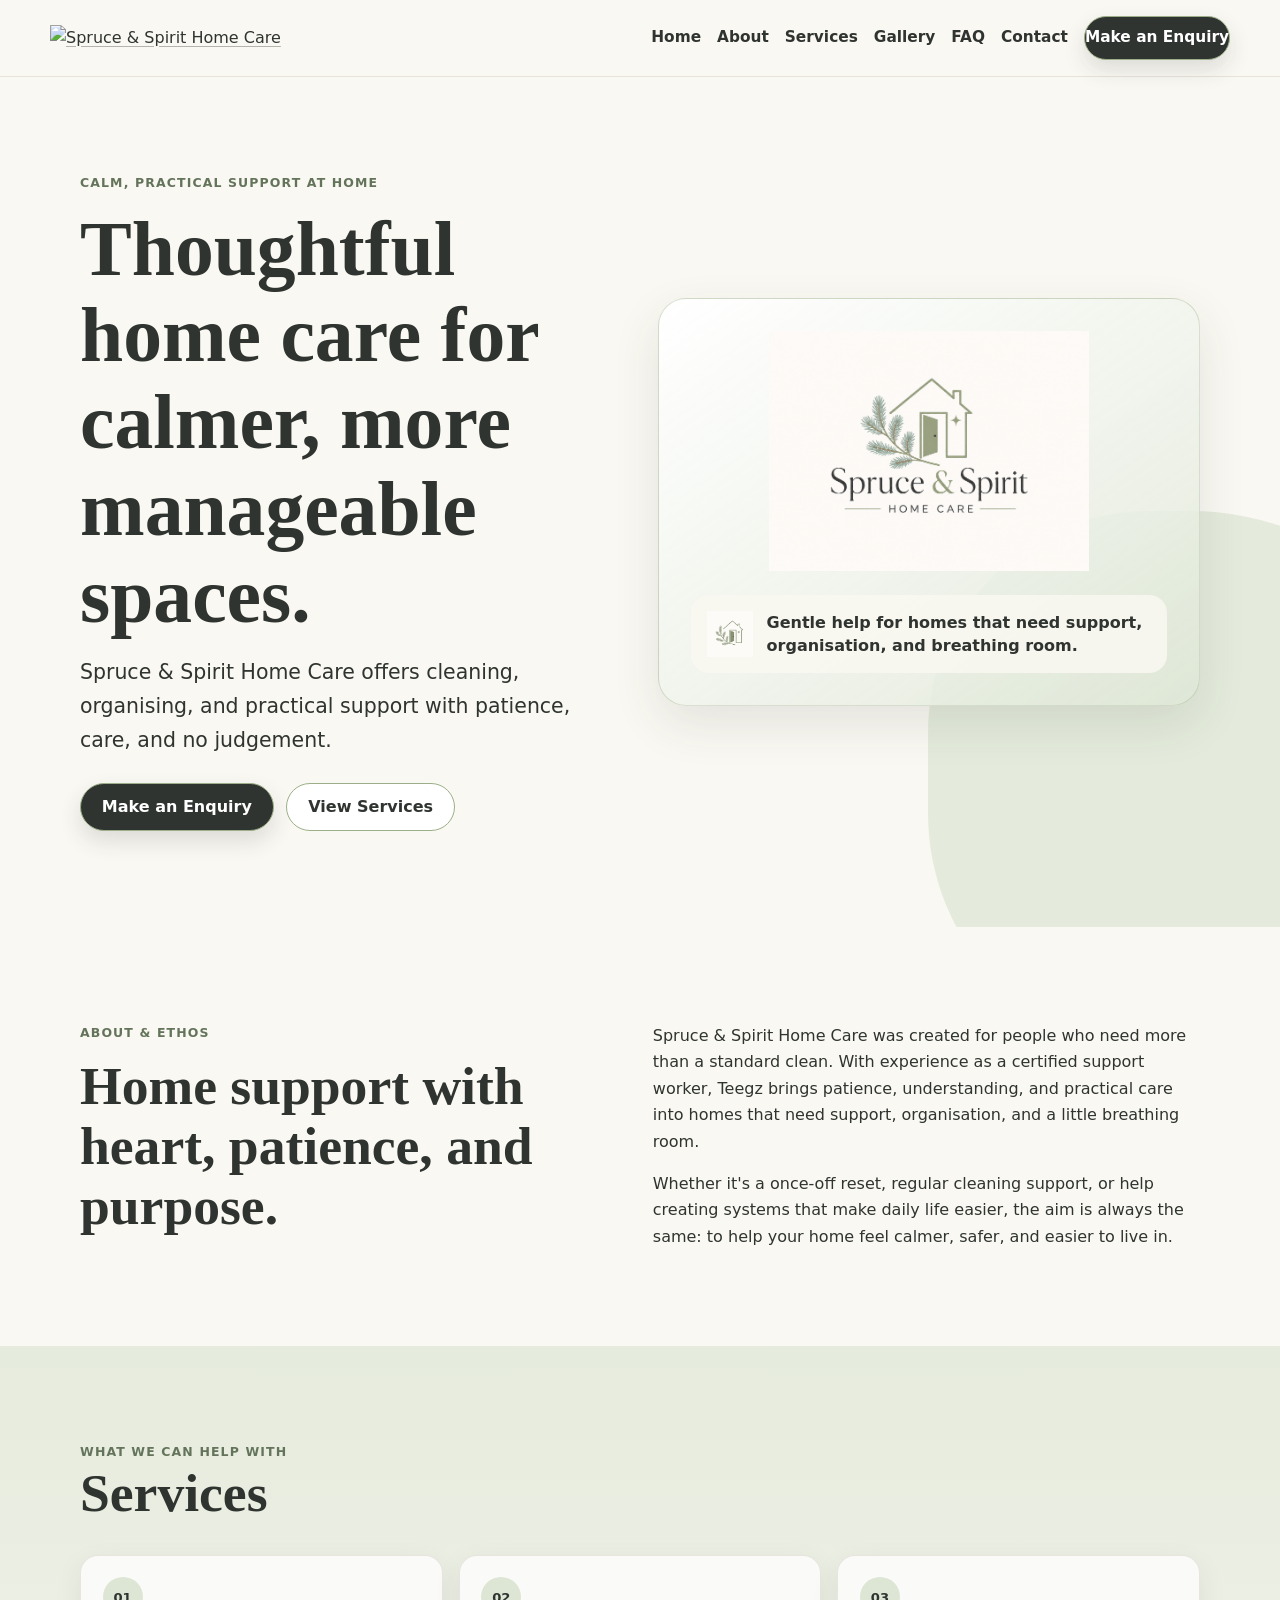
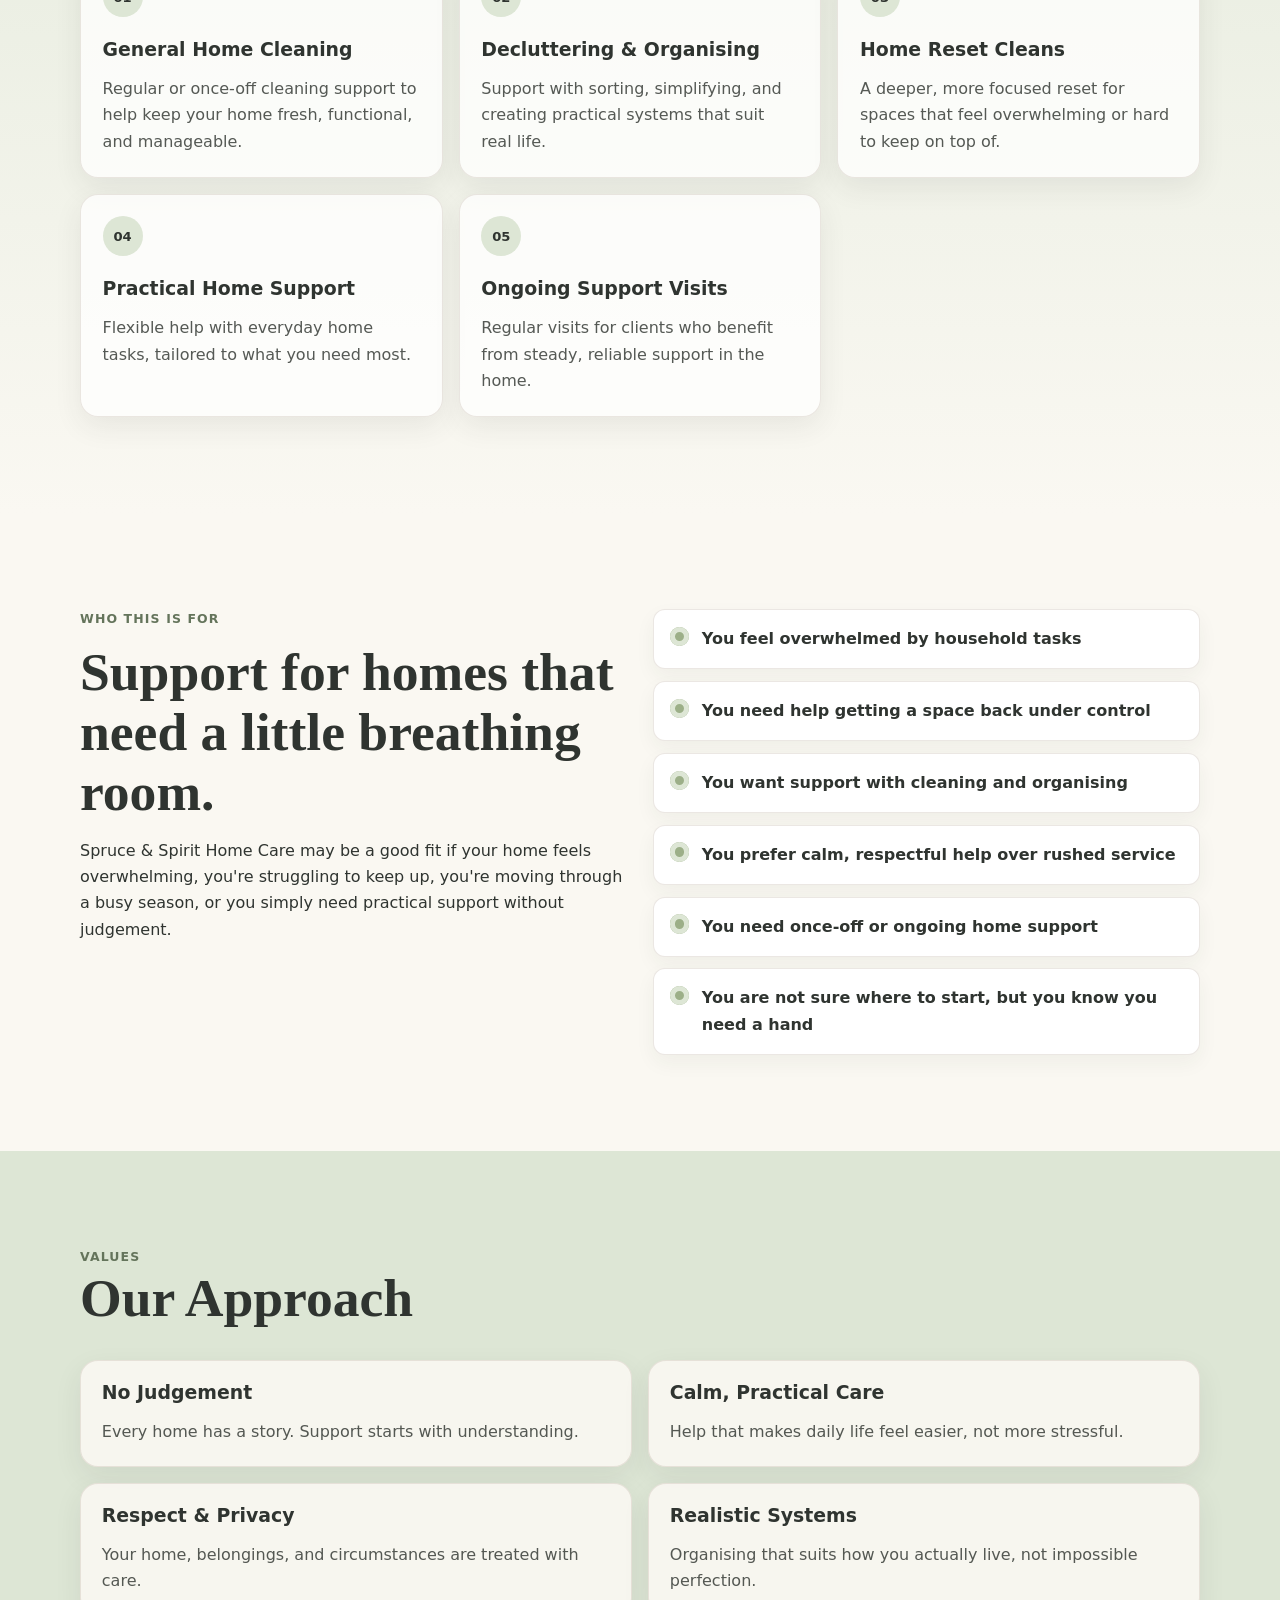
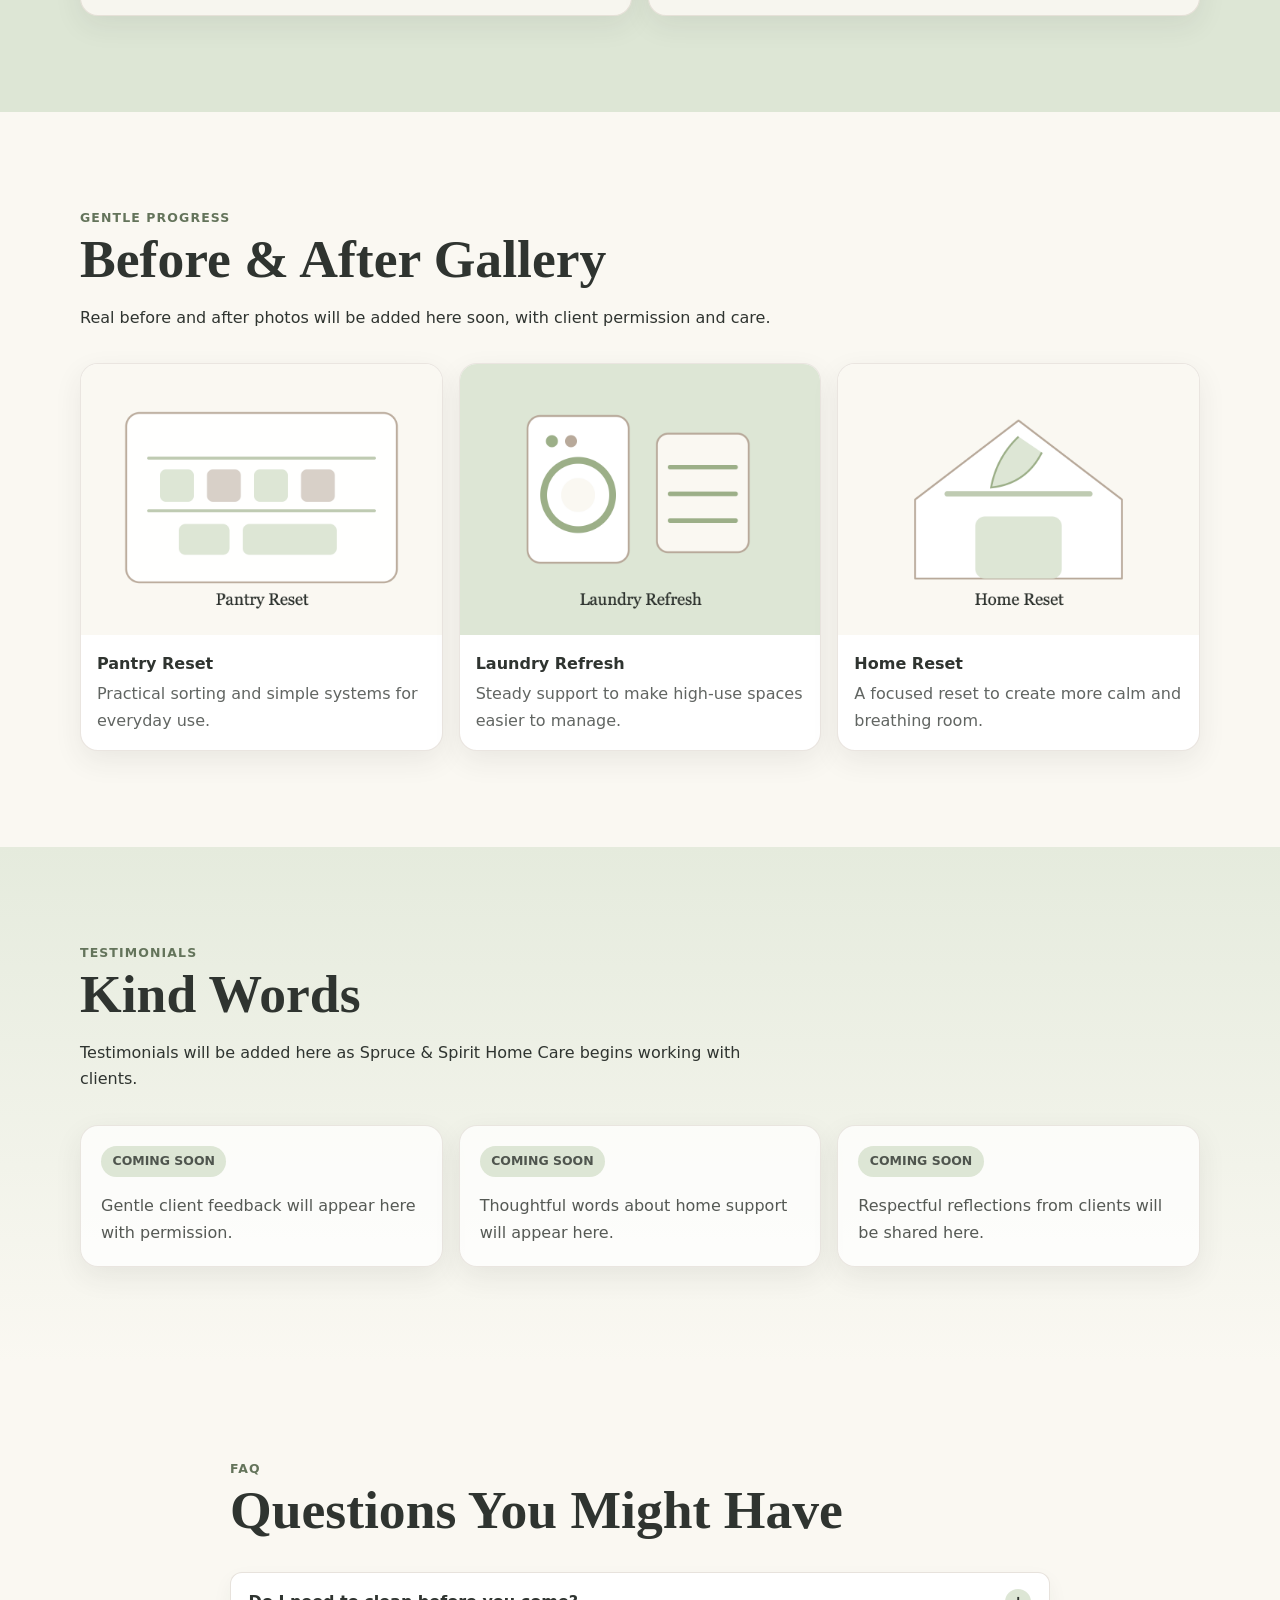
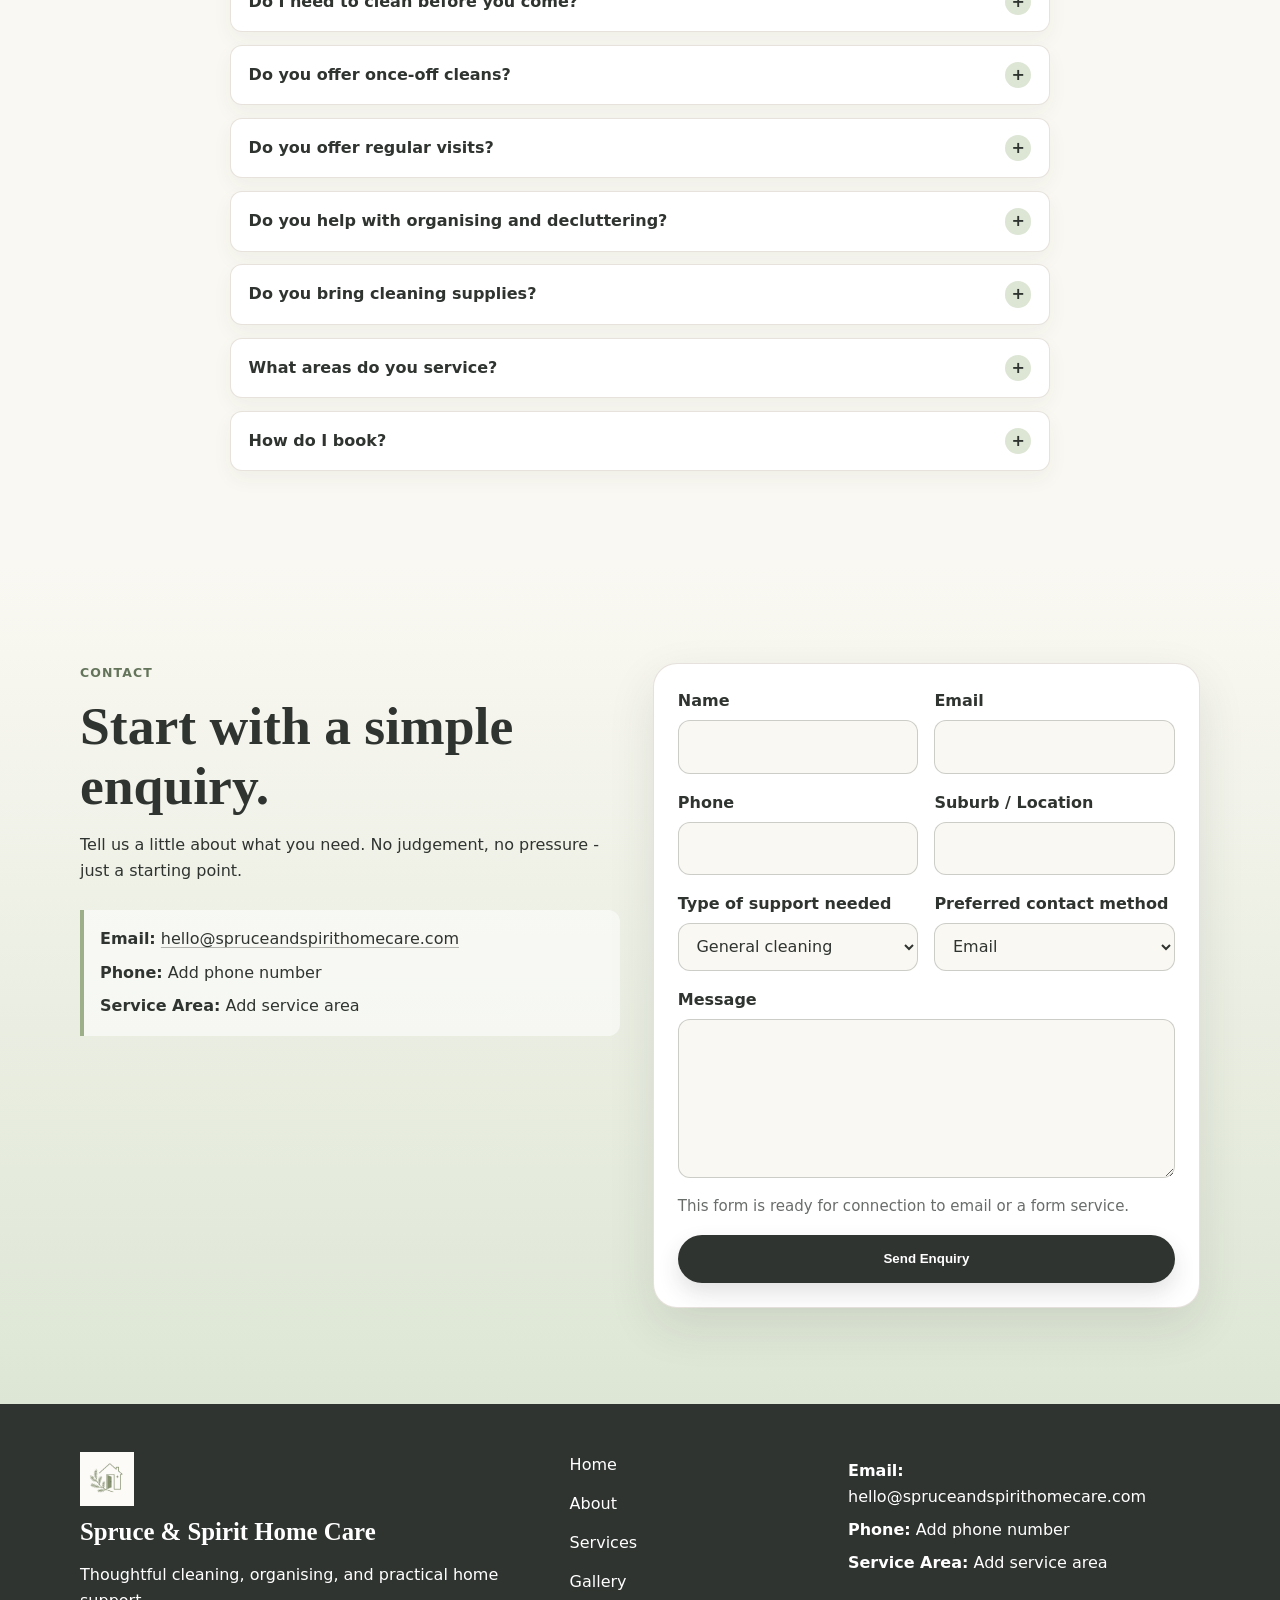
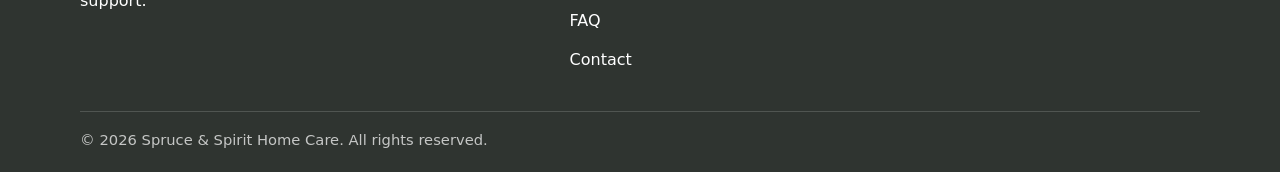
==== spruce-and-spirit-home-care/index.html @ 016b0a47 "Add files via upload" ====
<!DOCTYPE html>
<html lang="en">
  <head>
    <meta charset="UTF-8" />
    <meta name="viewport" content="width=device-width, initial-scale=1.0" />
    <meta
      name="description"
      content="Spruce &amp; Spirit Home Care offers thoughtful cleaning, organising, and practical home support with patience, care, and no judgement."
    />
    <title>Spruce &amp; Spirit Home Care</title>

    <link rel="icon" href="assets/favicon/favicon.ico" sizes="any" />
    <link rel="icon" type="image/png" sizes="16x16" href="assets/favicon/favicon-16x16.png" />
    <link rel="icon" type="image/png" sizes="32x32" href="assets/favicon/favicon-32x32.png" />
    <link rel="apple-touch-icon" href="assets/favicon/apple-touch-icon.png" />

    <link rel="stylesheet" href="styles.css" />
    <script src="script.js" defer></script>
  </head>
  <body>
    <a class="skip-link" href="#main">Skip to content</a>

    <header class="site-header" id="home">
      <div class="header-inner">
        <a class="brand-link" href="#home" aria-label="Spruce &amp; Spirit Home Care home">
          <img src="assets/logo/logo-horizontal.png" alt="Spruce &amp; Spirit Home Care" class="brand-logo" />
        </a>

        <button class="menu-toggle" type="button" aria-expanded="false" aria-controls="primary-navigation">
          <span class="menu-toggle-lines" aria-hidden="true"></span>
          <span class="visually-hidden">Open menu</span>
        </button>

        <nav class="primary-nav" id="primary-navigation" aria-label="Primary navigation">
          <a href="#home">Home</a>
          <a href="#about">About</a>
          <a href="#services">Services</a>
          <a href="#gallery">Gallery</a>
          <a href="#faq">FAQ</a>
          <a href="#contact">Contact</a>
          <a class="button button-small" href="#contact">Make an Enquiry</a>
        </nav>
      </div>
    </header>

    <main id="main">
      <section class="hero section">
        <div class="container hero-grid">
          <div class="hero-copy">
            <p class="eyebrow">Calm, practical support at home</p>
            <h1>Thoughtful home care for calmer, more manageable spaces.</h1>
            <p class="hero-text">
              Spruce &amp; Spirit Home Care offers cleaning, organising, and practical support with patience, care, and no
              judgement.
            </p>
            <div class="button-row">
              <a class="button" href="#contact">Make an Enquiry</a>
              <a class="button button-secondary" href="#services">View Services</a>
            </div>
          </div>

          <div class="hero-card" aria-label="Spruce &amp; Spirit brand feature">
            <img src="assets/logo/logo-primary.png" alt="" class="hero-logo" />
            <div class="hero-note">
              <img src="assets/logo/brand-icon.png" alt="" />
              <p>Gentle help for homes that need support, organisation, and breathing room.</p>
            </div>
          </div>
        </div>
      </section>

      <section class="section" id="about">
        <div class="container two-column">
          <div>
            <p class="eyebrow">About &amp; ethos</p>
            <h2>Home support with heart, patience, and purpose.</h2>
          </div>
          <div class="text-stack">
            <p>
              Spruce &amp; Spirit Home Care was created for people who need more than a standard clean. With experience as a
              certified support worker, Teegz brings patience, understanding, and practical care into homes that need
              support, organisation, and a little breathing room.
            </p>
            <p>
              Whether it's a once-off reset, regular cleaning support, or help creating systems that make daily life
              easier, the aim is always the same: to help your home feel calmer, safer, and easier to live in.
            </p>
          </div>
        </div>
      </section>

      <section class="section section-soft" id="services">
        <div class="container">
          <div class="section-heading">
            <p class="eyebrow">What we can help with</p>
            <h2>Services</h2>
          </div>
          <div class="card-grid service-grid">
            <article class="card service-card">
              <span class="card-number">01</span>
              <h3>General Home Cleaning</h3>
              <p>Regular or once-off cleaning support to help keep your home fresh, functional, and manageable.</p>
            </article>
            <article class="card service-card">
              <span class="card-number">02</span>
              <h3>Decluttering &amp; Organising</h3>
              <p>Support with sorting, simplifying, and creating practical systems that suit real life.</p>
            </article>
            <article class="card service-card">
              <span class="card-number">03</span>
              <h3>Home Reset Cleans</h3>
              <p>A deeper, more focused reset for spaces that feel overwhelming or hard to keep on top of.</p>
            </article>
            <article class="card service-card">
              <span class="card-number">04</span>
              <h3>Practical Home Support</h3>
              <p>Flexible help with everyday home tasks, tailored to what you need most.</p>
            </article>
            <article class="card service-card">
              <span class="card-number">05</span>
              <h3>Ongoing Support Visits</h3>
              <p>Regular visits for clients who benefit from steady, reliable support in the home.</p>
            </article>
          </div>
        </div>
      </section>

      <section class="section">
        <div class="container two-column align-start">
          <div>
            <p class="eyebrow">Who this is for</p>
            <h2>Support for homes that need a little breathing room.</h2>
            <p>
              Spruce &amp; Spirit Home Care may be a good fit if your home feels overwhelming, you're struggling to keep up,
              you're moving through a busy season, or you simply need practical support without judgement.
            </p>
          </div>
          <ul class="support-list" aria-label="Reasons Spruce &amp; Spirit Home Care may be a good fit">
            <li>You feel overwhelmed by household tasks</li>
            <li>You need help getting a space back under control</li>
            <li>You want support with cleaning and organising</li>
            <li>You prefer calm, respectful help over rushed service</li>
            <li>You need once-off or ongoing home support</li>
            <li>You are not sure where to start, but you know you need a hand</li>
          </ul>
        </div>
      </section>

      <section class="section section-sage">
        <div class="container">
          <div class="section-heading">
            <p class="eyebrow">Values</p>
            <h2>Our Approach</h2>
          </div>
          <div class="card-grid values-grid">
            <article class="value-card">
              <h3>No Judgement</h3>
              <p>Every home has a story. Support starts with understanding.</p>
            </article>
            <article class="value-card">
              <h3>Calm, Practical Care</h3>
              <p>Help that makes daily life feel easier, not more stressful.</p>
            </article>
            <article class="value-card">
              <h3>Respect &amp; Privacy</h3>
              <p>Your home, belongings, and circumstances are treated with care.</p>
            </article>
            <article class="value-card">
              <h3>Realistic Systems</h3>
              <p>Organising that suits how you actually live, not impossible perfection.</p>
            </article>
          </div>
        </div>
      </section>

      <section class="section" id="gallery">
        <div class="container">
          <div class="section-heading">
            <p class="eyebrow">Gentle progress</p>
            <h2>Before &amp; After Gallery</h2>
            <p>Real before and after photos will be added here soon, with client permission and care.</p>
          </div>
          <div class="gallery-grid">
            <figure class="gallery-card">
              <img src="assets/gallery/placeholder-pantry.png" alt="Illustrated placeholder for a pantry reset" />
              <figcaption>
                <strong>Pantry Reset</strong>
                <span>Practical sorting and simple systems for everyday use.</span>
              </figcaption>
            </figure>
            <figure class="gallery-card">
              <img src="assets/gallery/placeholder-laundry.png" alt="Illustrated placeholder for a laundry refresh" />
              <figcaption>
                <strong>Laundry Refresh</strong>
                <span>Steady support to make high-use spaces easier to manage.</span>
              </figcaption>
            </figure>
            <figure class="gallery-card">
              <img src="assets/gallery/placeholder-home-reset.png" alt="Illustrated placeholder for a home reset" />
              <figcaption>
                <strong>Home Reset</strong>
                <span>A focused reset to create more calm and breathing room.</span>
              </figcaption>
            </figure>
          </div>
        </div>
      </section>

      <section class="section section-soft">
        <div class="container">
          <div class="section-heading">
            <p class="eyebrow">Testimonials</p>
            <h2>Kind Words</h2>
            <p>Testimonials will be added here as Spruce &amp; Spirit Home Care begins working with clients.</p>
          </div>
          <div class="card-grid testimonial-grid">
            <article class="testimonial-card">
              <p class="coming-soon">Coming soon</p>
              <p>Gentle client feedback will appear here with permission.</p>
            </article>
            <article class="testimonial-card">
              <p class="coming-soon">Coming soon</p>
              <p>Thoughtful words about home support will appear here.</p>
            </article>
            <article class="testimonial-card">
              <p class="coming-soon">Coming soon</p>
              <p>Respectful reflections from clients will be shared here.</p>
            </article>
          </div>
        </div>
      </section>

      <section class="section" id="faq">
        <div class="container narrow">
          <div class="section-heading">
            <p class="eyebrow">FAQ</p>
            <h2>Questions You Might Have</h2>
          </div>
          <div class="faq-list">
            <details>
              <summary>Do I need to clean before you come?</summary>
              <p>
                No. Please don't feel like you need to prepare your home before asking for support. Spruce &amp; Spirit Home
                Care is built on a no-judgement approach.
              </p>
            </details>
            <details>
              <summary>Do you offer once-off cleans?</summary>
              <p>Yes. Once-off support may be available depending on your needs and current availability.</p>
            </details>
            <details>
              <summary>Do you offer regular visits?</summary>
              <p>Yes. Ongoing support can be arranged for clients who benefit from regular help at home.</p>
            </details>
            <details>
              <summary>Do you help with organising and decluttering?</summary>
              <p>Yes. Support can include sorting, simplifying, and creating practical systems that are easier to maintain.</p>
            </details>
            <details>
              <summary>Do you bring cleaning supplies?</summary>
              <p>
                This can be discussed during your enquiry. Some clients prefer their own products to be used, while
                others may need supplies provided.
              </p>
            </details>
            <details>
              <summary>What areas do you service?</summary>
              <p>Service area details coming soon.</p>
            </details>
            <details>
              <summary>How do I book?</summary>
              <p>
                Send an enquiry through the contact form and Teegz will get back to you to discuss what kind of support
                would be the best fit.
              </p>
            </details>
          </div>
        </div>
      </section>

      <section class="section contact-section" id="contact">
        <div class="container contact-grid">
          <div class="contact-intro">
            <p class="eyebrow">Contact</p>
            <h2>Start with a simple enquiry.</h2>
            <p>Tell us a little about what you need. No judgement, no pressure - just a starting point.</p>
            <div class="contact-details" aria-label="Direct contact details">
              <p><strong>Email:</strong> <a href="mailto:hello@spruceandspirithomecare.com">hello@spruceandspirithomecare.com</a></p>
              <p><strong>Phone:</strong> Add phone number</p>
              <p><strong>Service Area:</strong> Add service area</p>
            </div>
          </div>

          <form class="contact-form" action="#" method="post">
            <div class="form-field">
              <label for="name">Name</label>
              <input type="text" id="name" name="name" autocomplete="name" required />
            </div>
            <div class="form-field">
              <label for="email">Email</label>
              <input type="email" id="email" name="email" autocomplete="email" required />
            </div>
            <div class="form-field">
              <label for="phone">Phone</label>
              <input type="tel" id="phone" name="phone" autocomplete="tel" />
            </div>
            <div class="form-field">
              <label for="location">Suburb / Location</label>
              <input type="text" id="location" name="location" autocomplete="address-level2" />
            </div>
            <div class="form-field">
              <label for="support-type">Type of support needed</label>
              <select id="support-type" name="support-type">
                <option>General cleaning</option>
                <option>Decluttering / organising</option>
                <option>Home reset</option>
                <option>Ongoing support</option>
                <option>Not sure yet</option>
              </select>
            </div>
            <div class="form-field">
              <label for="contact-method">Preferred contact method</label>
              <select id="contact-method" name="contact-method">
                <option>Email</option>
                <option>Phone</option>
                <option>Text message</option>
              </select>
            </div>
            <div class="form-field form-field-full">
              <label for="message">Message</label>
              <textarea id="message" name="message" rows="5"></textarea>
            </div>
            <p class="form-note">This form is ready for connection to email or a form service.</p>
            <button class="button form-button" type="submit">Send Enquiry</button>
          </form>
        </div>
      </section>
    </main>

    <footer class="site-footer">
      <div class="container footer-grid">
        <div>
          <img src="assets/logo/brand-icon.png" alt="" class="footer-icon" />
          <h2>Spruce &amp; Spirit Home Care</h2>
          <p>Thoughtful cleaning, organising, and practical home support.</p>
        </div>
        <nav class="footer-nav" aria-label="Footer navigation">
          <a href="#home">Home</a>
          <a href="#about">About</a>
          <a href="#services">Services</a>
          <a href="#gallery">Gallery</a>
          <a href="#faq">FAQ</a>
          <a href="#contact">Contact</a>
        </nav>
        <div class="footer-contact">
          <p><strong>Email:</strong> hello@spruceandspirithomecare.com</p>
          <p><strong>Phone:</strong> Add phone number</p>
          <p><strong>Service Area:</strong> Add service area</p>
        </div>
      </div>
      <p class="copyright">&copy; 2026 Spruce &amp; Spirit Home Care. All rights reserved.</p>
    </footer>
  </body>
</html>
---- spruce-and-spirit-home-care/styles.css ----
:root {
  --sage: #9CAF88;
  --sage-light: #DDE6D5;
  --charcoal: #2F3430;
  --warm-white: #FAF8F2;
  --taupe: #B8A99A;
  --white: #FFFFFF;
  --shadow: 0 18px 48px rgba(47, 52, 48, 0.11);
  --soft-shadow: 0 10px 28px rgba(47, 52, 48, 0.08);
  --radius: 18px;
  --radius-small: 12px;
  --container: 1120px;
}

* {
  box-sizing: border-box;
}

html {
  scroll-behavior: smooth;
}

body {
  margin: 0;
  color: var(--charcoal);
  background: var(--warm-white);
  font-family: ui-sans-serif, system-ui, -apple-system, BlinkMacSystemFont, "Segoe UI", sans-serif;
  font-size: 1rem;
  line-height: 1.65;
}

body.menu-open {
  overflow: hidden;
}

img {
  display: block;
  max-width: 100%;
  height: auto;
}

a {
  color: inherit;
  text-decoration-color: rgba(47, 52, 48, 0.35);
  text-underline-offset: 0.18em;
}

a:hover {
  text-decoration-color: currentColor;
}

:focus-visible {
  outline: 3px solid rgba(156, 175, 136, 0.72);
  outline-offset: 4px;
}

.skip-link {
  position: fixed;
  left: 1rem;
  top: 1rem;
  z-index: 20;
  transform: translateY(-140%);
  padding: 0.75rem 1rem;
  border-radius: 999px;
  background: var(--charcoal);
  color: var(--white);
  transition: transform 180ms ease;
}

.skip-link:focus {
  transform: translateY(0);
}

.visually-hidden {
  position: absolute;
  width: 1px;
  height: 1px;
  padding: 0;
  margin: -1px;
  overflow: hidden;
  clip: rect(0, 0, 0, 0);
  white-space: nowrap;
  border: 0;
}

.container {
  width: min(100% - 2rem, var(--container));
  margin-inline: auto;
}

.narrow {
  max-width: 820px;
}

.section {
  padding: 4.5rem 0;
}

.section-soft {
  background: linear-gradient(180deg, rgba(221, 230, 213, 0.72), rgba(250, 248, 242, 0.96));
}

.section-sage {
  background: var(--sage-light);
}

.section-heading {
  max-width: 720px;
  margin-bottom: 2rem;
}

.section-heading p {
  margin-bottom: 0;
}

.eyebrow {
  margin: 0 0 0.75rem;
  color: #64745b;
  font-size: 0.78rem;
  font-weight: 800;
  letter-spacing: 0.09em;
  text-transform: uppercase;
}

h1,
h2,
h3 {
  margin: 0;
  line-height: 1.12;
  letter-spacing: 0;
}

h1 {
  max-width: 760px;
  font-family: Georgia, "Times New Roman", serif;
  font-size: clamp(2.35rem, 8vw, 4.85rem);
  font-weight: 700;
}

h2 {
  font-family: Georgia, "Times New Roman", serif;
  font-size: clamp(2rem, 6vw, 3.35rem);
  font-weight: 700;
}

h3 {
  font-size: 1.18rem;
}

p {
  margin: 1rem 0 0;
}

.site-header {
  position: sticky;
  top: 0;
  z-index: 10;
  background: rgba(250, 248, 242, 0.92);
  border-bottom: 1px solid rgba(184, 169, 154, 0.28);
  backdrop-filter: blur(16px);
}

.header-inner {
  width: min(100% - 1.25rem, 1180px);
  min-height: 76px;
  margin-inline: auto;
  display: flex;
  align-items: center;
  justify-content: space-between;
  gap: 1rem;
}

.brand-link {
  display: inline-flex;
  align-items: center;
  flex: 0 0 auto;
}

.brand-logo {
  width: clamp(190px, 42vw, 274px);
}

.primary-nav {
  position: fixed;
  inset: 76px 0 auto 0;
  display: none;
  grid-template-columns: 1fr;
  gap: 0.25rem;
  padding: 1rem;
  background: var(--warm-white);
  border-bottom: 1px solid rgba(184, 169, 154, 0.35);
  box-shadow: var(--soft-shadow);
}

.primary-nav.is-open {
  display: grid;
}

.primary-nav a {
  display: inline-flex;
  align-items: center;
  min-height: 44px;
  padding: 0.25rem 0;
  font-size: 0.96rem;
  font-weight: 700;
  text-decoration: none;
}

.menu-toggle {
  width: 46px;
  height: 46px;
  display: inline-grid;
  place-items: center;
  border: 1px solid rgba(47, 52, 48, 0.18);
  border-radius: 999px;
  color: var(--charcoal);
  background: var(--white);
  cursor: pointer;
}

.menu-toggle-lines,
.menu-toggle-lines::before,
.menu-toggle-lines::after {
  display: block;
  width: 18px;
  height: 2px;
  border-radius: 999px;
  background: currentColor;
  content: "";
}

.menu-toggle-lines {
  position: relative;
}

.menu-toggle-lines::before,
.menu-toggle-lines::after {
  position: absolute;
  left: 0;
}

.menu-toggle-lines::before {
  top: -6px;
}

.menu-toggle-lines::after {
  top: 6px;
}

.button {
  display: inline-flex;
  align-items: center;
  justify-content: center;
  min-height: 48px;
  padding: 0.82rem 1.3rem;
  border: 1px solid var(--sage);
  border-radius: 999px;
  color: var(--white);
  background: var(--charcoal);
  box-shadow: 0 10px 22px rgba(47, 52, 48, 0.14);
  font-weight: 800;
  line-height: 1.15;
  text-align: center;
  text-decoration: none;
  cursor: pointer;
  transition: transform 180ms ease, box-shadow 180ms ease, background 180ms ease;
}

.button:hover {
  transform: translateY(-1px);
  background: #232722;
  box-shadow: 0 12px 28px rgba(47, 52, 48, 0.18);
}

.button-secondary {
  color: var(--charcoal);
  background: var(--white);
  box-shadow: none;
}

.button-secondary:hover {
  background: var(--sage-light);
}

.button-small {
  min-height: 42px;
  width: fit-content;
  padding: 0.68rem 1rem;
}

.hero {
  position: relative;
  overflow: hidden;
  padding-top: 3.5rem;
}

.hero::before {
  position: absolute;
  inset: auto -12rem -8rem auto;
  width: 34rem;
  max-width: 92vw;
  aspect-ratio: 1;
  border-radius: 44% 56% 52% 48%;
  background: rgba(221, 230, 213, 0.72);
  content: "";
  z-index: -1;
}

.hero-grid {
  display: grid;
  gap: 2.25rem;
  align-items: center;
}

.hero-text {
  max-width: 630px;
  font-size: clamp(1.08rem, 3vw, 1.28rem);
}

.button-row {
  display: flex;
  flex-wrap: wrap;
  gap: 0.8rem;
  margin-top: 1.6rem;
}

.hero-card {
  position: relative;
  padding: clamp(1.25rem, 5vw, 2rem);
  border: 1px solid rgba(156, 175, 136, 0.38);
  border-radius: 28px;
  background: linear-gradient(145deg, var(--white), rgba(221, 230, 213, 0.78));
  box-shadow: var(--shadow);
}

.hero-logo {
  width: min(320px, 78vw);
  margin-inline: auto;
}

.hero-note {
  display: grid;
  grid-template-columns: 46px 1fr;
  gap: 0.85rem;
  align-items: center;
  margin-top: 1.5rem;
  padding: 1rem;
  border-radius: var(--radius);
  background: rgba(250, 248, 242, 0.86);
}

.hero-note img {
  width: 46px;
}

.hero-note p {
  margin: 0;
  font-weight: 700;
  line-height: 1.45;
}

.two-column {
  display: grid;
  gap: 1.6rem;
}

.align-start {
  align-items: start;
}

.text-stack p:first-child {
  margin-top: 0;
}

.card-grid,
.gallery-grid {
  display: grid;
  gap: 1rem;
}

.card,
.value-card,
.testimonial-card {
  border: 1px solid rgba(184, 169, 154, 0.28);
  border-radius: var(--radius);
  background: rgba(255, 255, 255, 0.74);
  box-shadow: var(--soft-shadow);
}

.service-card {
  min-height: 220px;
  display: flex;
  flex-direction: column;
  padding: 1.35rem;
}

.card-number {
  width: 2.5rem;
  height: 2.5rem;
  display: inline-grid;
  place-items: center;
  margin-bottom: 1.35rem;
  border-radius: 999px;
  color: var(--charcoal);
  background: var(--sage-light);
  font-size: 0.82rem;
  font-weight: 800;
}

.service-card p,
.value-card p,
.testimonial-card p {
  color: rgba(47, 52, 48, 0.82);
}

.support-list {
  display: grid;
  gap: 0.72rem;
  margin: 0;
  padding: 0;
  list-style: none;
}

.support-list li {
  position: relative;
  padding: 1rem 1rem 1rem 3rem;
  border: 1px solid rgba(184, 169, 154, 0.28);
  border-radius: var(--radius-small);
  background: var(--white);
  box-shadow: 0 8px 20px rgba(47, 52, 48, 0.05);
  font-weight: 700;
}

.support-list li::before {
  position: absolute;
  left: 1rem;
  top: 1.05rem;
  width: 1.2rem;
  height: 1.2rem;
  border-radius: 999px;
  background: var(--sage);
  box-shadow: inset 0 0 0 5px var(--sage-light);
  content: "";
}

.value-card {
  padding: 1.3rem;
  background: rgba(250, 248, 242, 0.9);
}

.gallery-card {
  margin: 0;
  overflow: hidden;
  border: 1px solid rgba(184, 169, 154, 0.3);
  border-radius: var(--radius);
  background: var(--white);
  box-shadow: var(--soft-shadow);
}

.gallery-card img {
  width: 100%;
  aspect-ratio: 4 / 3;
  object-fit: cover;
  background: var(--sage-light);
}

.gallery-card figcaption {
  display: grid;
  gap: 0.25rem;
  padding: 1rem;
}

.gallery-card span {
  color: rgba(47, 52, 48, 0.76);
}

.testimonial-card {
  padding: 1.25rem;
}

.coming-soon {
  width: fit-content;
  margin: 0;
  padding: 0.35rem 0.72rem;
  border-radius: 999px;
  color: var(--charcoal);
  background: var(--sage-light);
  font-size: 0.78rem;
  font-weight: 800;
  text-transform: uppercase;
}

.faq-list {
  display: grid;
  gap: 0.8rem;
}

details {
  border: 1px solid rgba(184, 169, 154, 0.34);
  border-radius: var(--radius-small);
  background: var(--white);
  box-shadow: 0 8px 20px rgba(47, 52, 48, 0.05);
}

summary {
  min-height: 58px;
  display: flex;
  align-items: center;
  justify-content: space-between;
  gap: 1rem;
  padding: 1rem 1.1rem;
  font-weight: 800;
  cursor: pointer;
}

summary::after {
  flex: 0 0 auto;
  width: 1.65rem;
  height: 1.65rem;
  display: inline-grid;
  place-items: center;
  border-radius: 999px;
  background: var(--sage-light);
  content: "+";
}

details[open] summary::after {
  content: "-";
}

details p {
  margin: 0;
  padding: 0 1.1rem 1.15rem;
}

.contact-section {
  background: linear-gradient(180deg, var(--warm-white), var(--sage-light));
}

.contact-grid {
  display: grid;
  gap: 1.6rem;
  align-items: start;
}

.contact-intro {
  max-width: 540px;
}

.contact-details {
  margin-top: 1.6rem;
  padding: 1rem;
  border-left: 4px solid var(--sage);
  border-radius: 0 var(--radius-small) var(--radius-small) 0;
  background: rgba(255, 255, 255, 0.58);
}

.contact-details p {
  margin: 0.45rem 0 0;
}

.contact-details p:first-child {
  margin-top: 0;
}

.contact-form {
  display: grid;
  gap: 1rem;
  padding: clamp(1.05rem, 4vw, 1.5rem);
  border: 1px solid rgba(184, 169, 154, 0.35);
  border-radius: 24px;
  background: var(--white);
  box-shadow: var(--shadow);
}

.form-field {
  display: grid;
  gap: 0.35rem;
}

label {
  font-weight: 800;
}

input,
select,
textarea {
  width: 100%;
  min-height: 48px;
  border: 1px solid rgba(47, 52, 48, 0.22);
  border-radius: var(--radius-small);
  padding: 0.78rem 0.85rem;
  color: var(--charcoal);
  background: var(--warm-white);
  font: inherit;
}

textarea {
  resize: vertical;
}

.form-note {
  margin: 0;
  color: rgba(47, 52, 48, 0.72);
  font-size: 0.94rem;
}

.form-button {
  width: 100%;
  border: 0;
}

.site-footer {
  padding: 3rem 0 1.2rem;
  color: var(--white);
  background: var(--charcoal);
}

.footer-grid {
  display: grid;
  gap: 2rem;
}

.footer-icon {
  width: 54px;
  margin-bottom: 0.8rem;
}

.site-footer h2 {
  font-size: 1.55rem;
}

.footer-nav {
  display: grid;
  gap: 0.45rem;
}

.footer-nav a {
  width: fit-content;
  min-height: 32px;
  color: var(--white);
}

.footer-contact p {
  margin: 0.4rem 0 0;
}

.copyright {
  width: min(100% - 2rem, var(--container));
  margin: 2rem auto 0;
  padding-top: 1rem;
  border-top: 1px solid rgba(255, 255, 255, 0.16);
  color: rgba(255, 255, 255, 0.72);
  font-size: 0.92rem;
}

@media (min-width: 640px) {
  .service-grid,
  .values-grid,
  .testimonial-grid,
  .gallery-grid {
    grid-template-columns: repeat(2, minmax(0, 1fr));
  }

  .contact-form {
    grid-template-columns: repeat(2, minmax(0, 1fr));
  }

  .form-field-full,
  .form-note,
  .form-button {
    grid-column: 1 / -1;
  }
}

@media (min-width: 860px) {
  .section {
    padding: 6rem 0;
  }

  .menu-toggle {
    display: none;
  }

  .primary-nav {
    position: static;
    display: flex;
    align-items: center;
    gap: 1rem;
    padding: 0;
    border: 0;
    background: transparent;
    box-shadow: none;
  }

  .primary-nav a {
    padding: 0;
  }

  .hero-grid,
  .two-column,
  .contact-grid,
  .footer-grid {
    grid-template-columns: minmax(0, 1fr) minmax(0, 1fr);
  }

  .hero-card {
    justify-self: end;
  }

  .service-grid {
    grid-template-columns: repeat(3, minmax(0, 1fr));
  }

  .gallery-grid,
  .testimonial-grid {
    grid-template-columns: repeat(3, minmax(0, 1fr));
  }

  .footer-grid {
    grid-template-columns: 1.3fr 0.7fr 1fr;
  }
}

@media (prefers-reduced-motion: reduce) {
  *,
  *::before,
  *::after {
    scroll-behavior: auto !important;
    transition-duration: 0.01ms !important;
    animation-duration: 0.01ms !important;
    animation-iteration-count: 1 !important;
  }
}
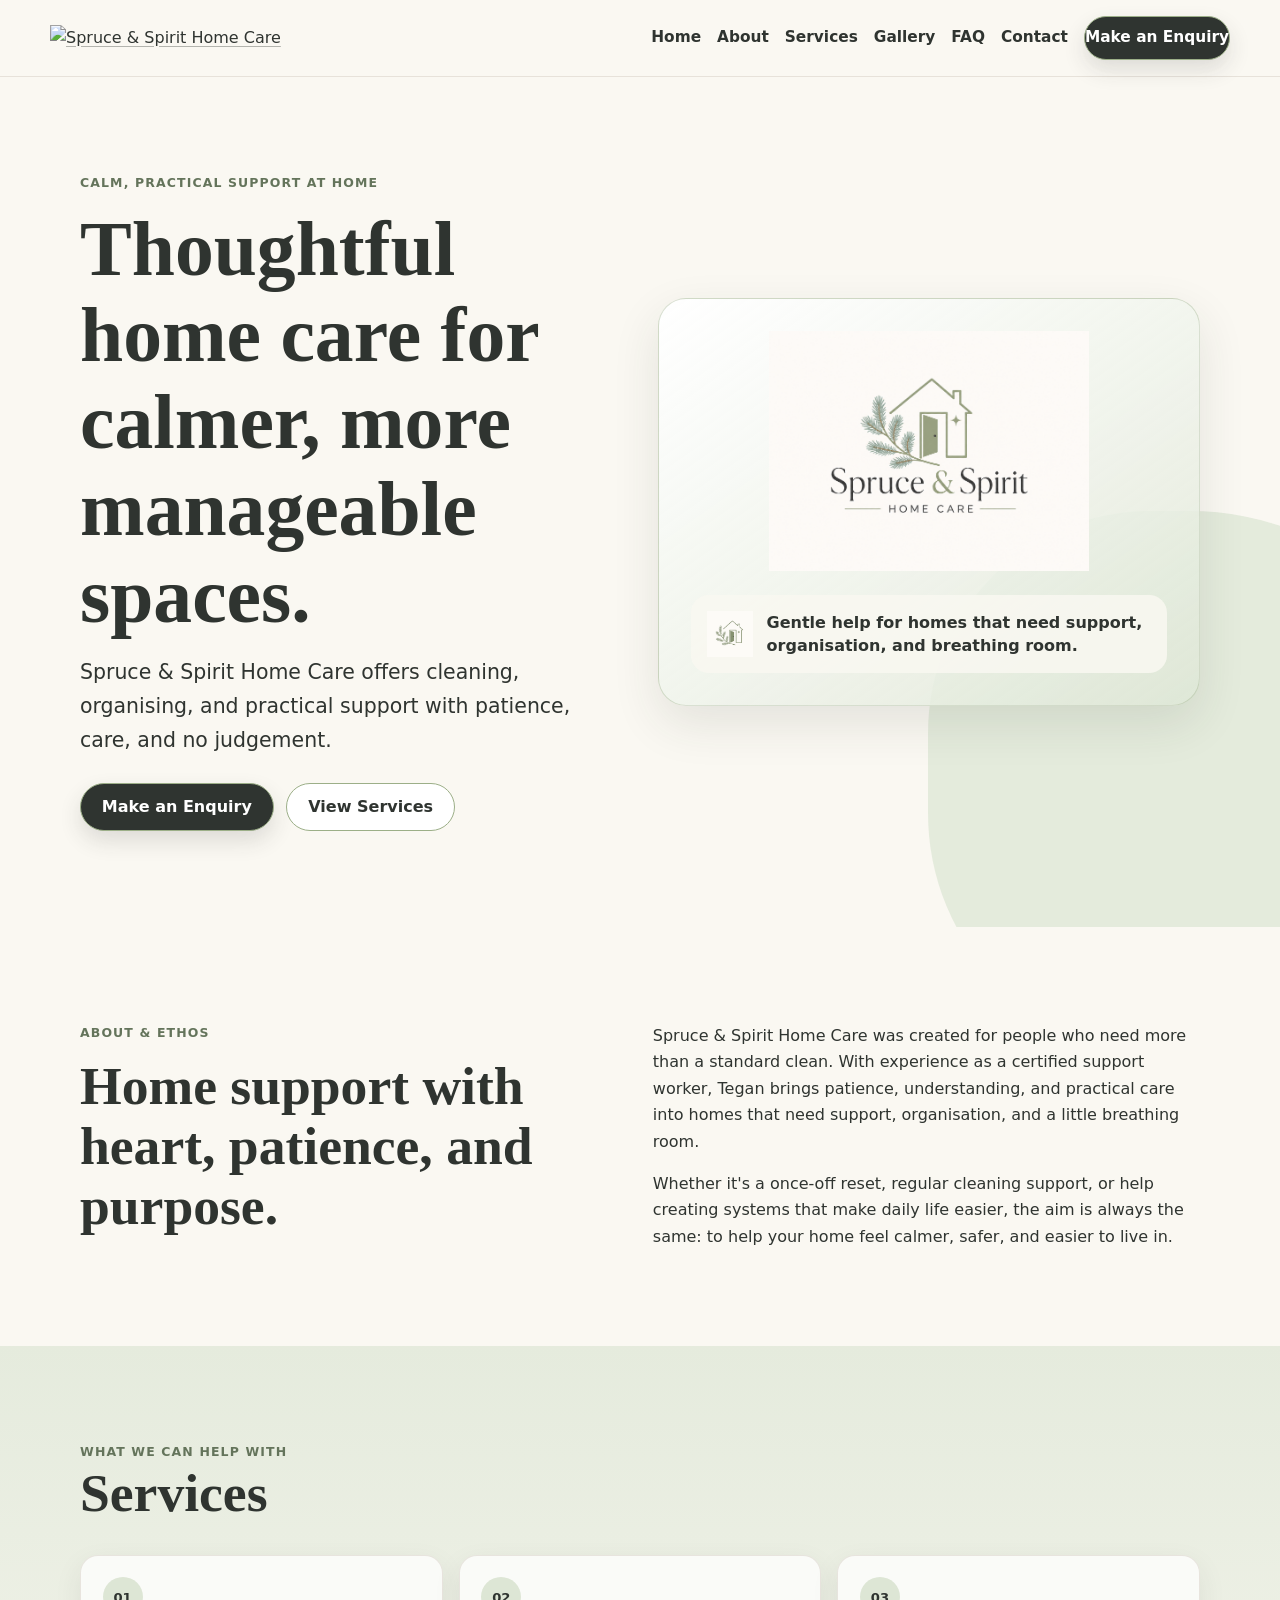
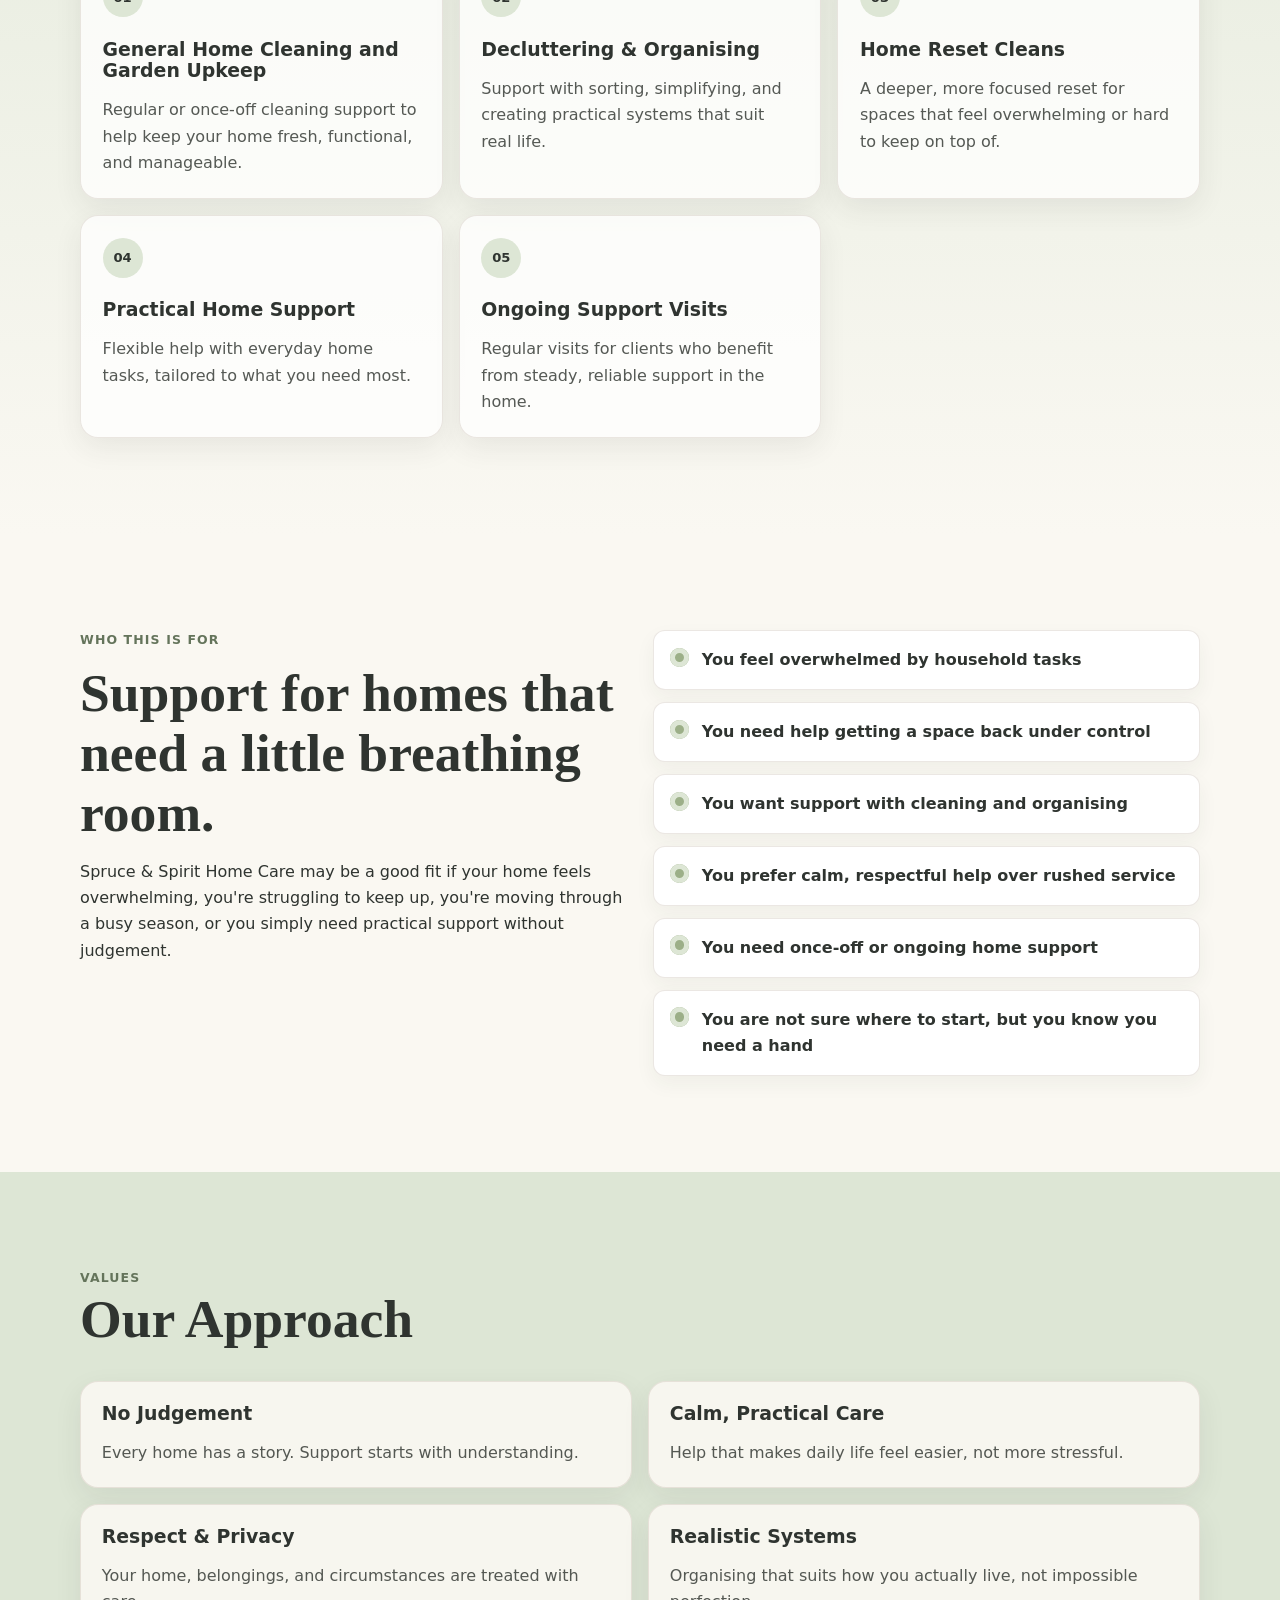
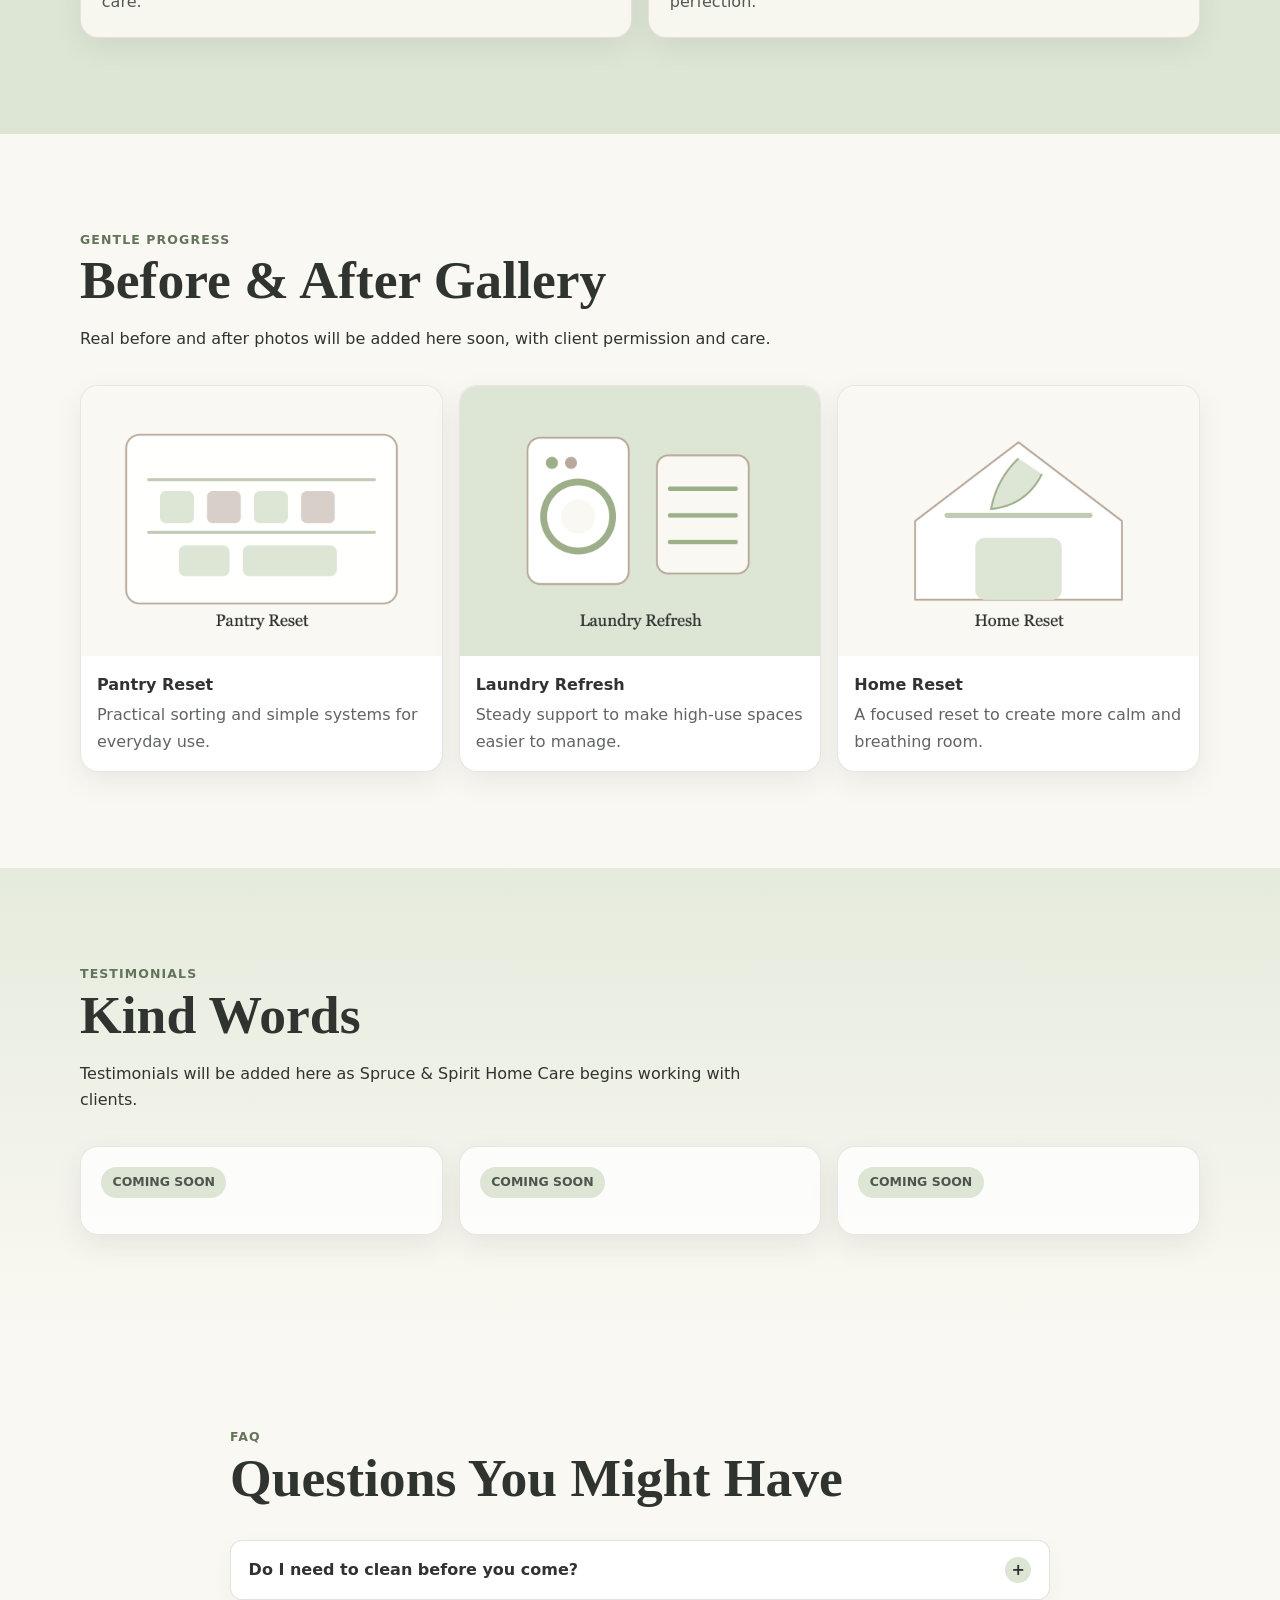
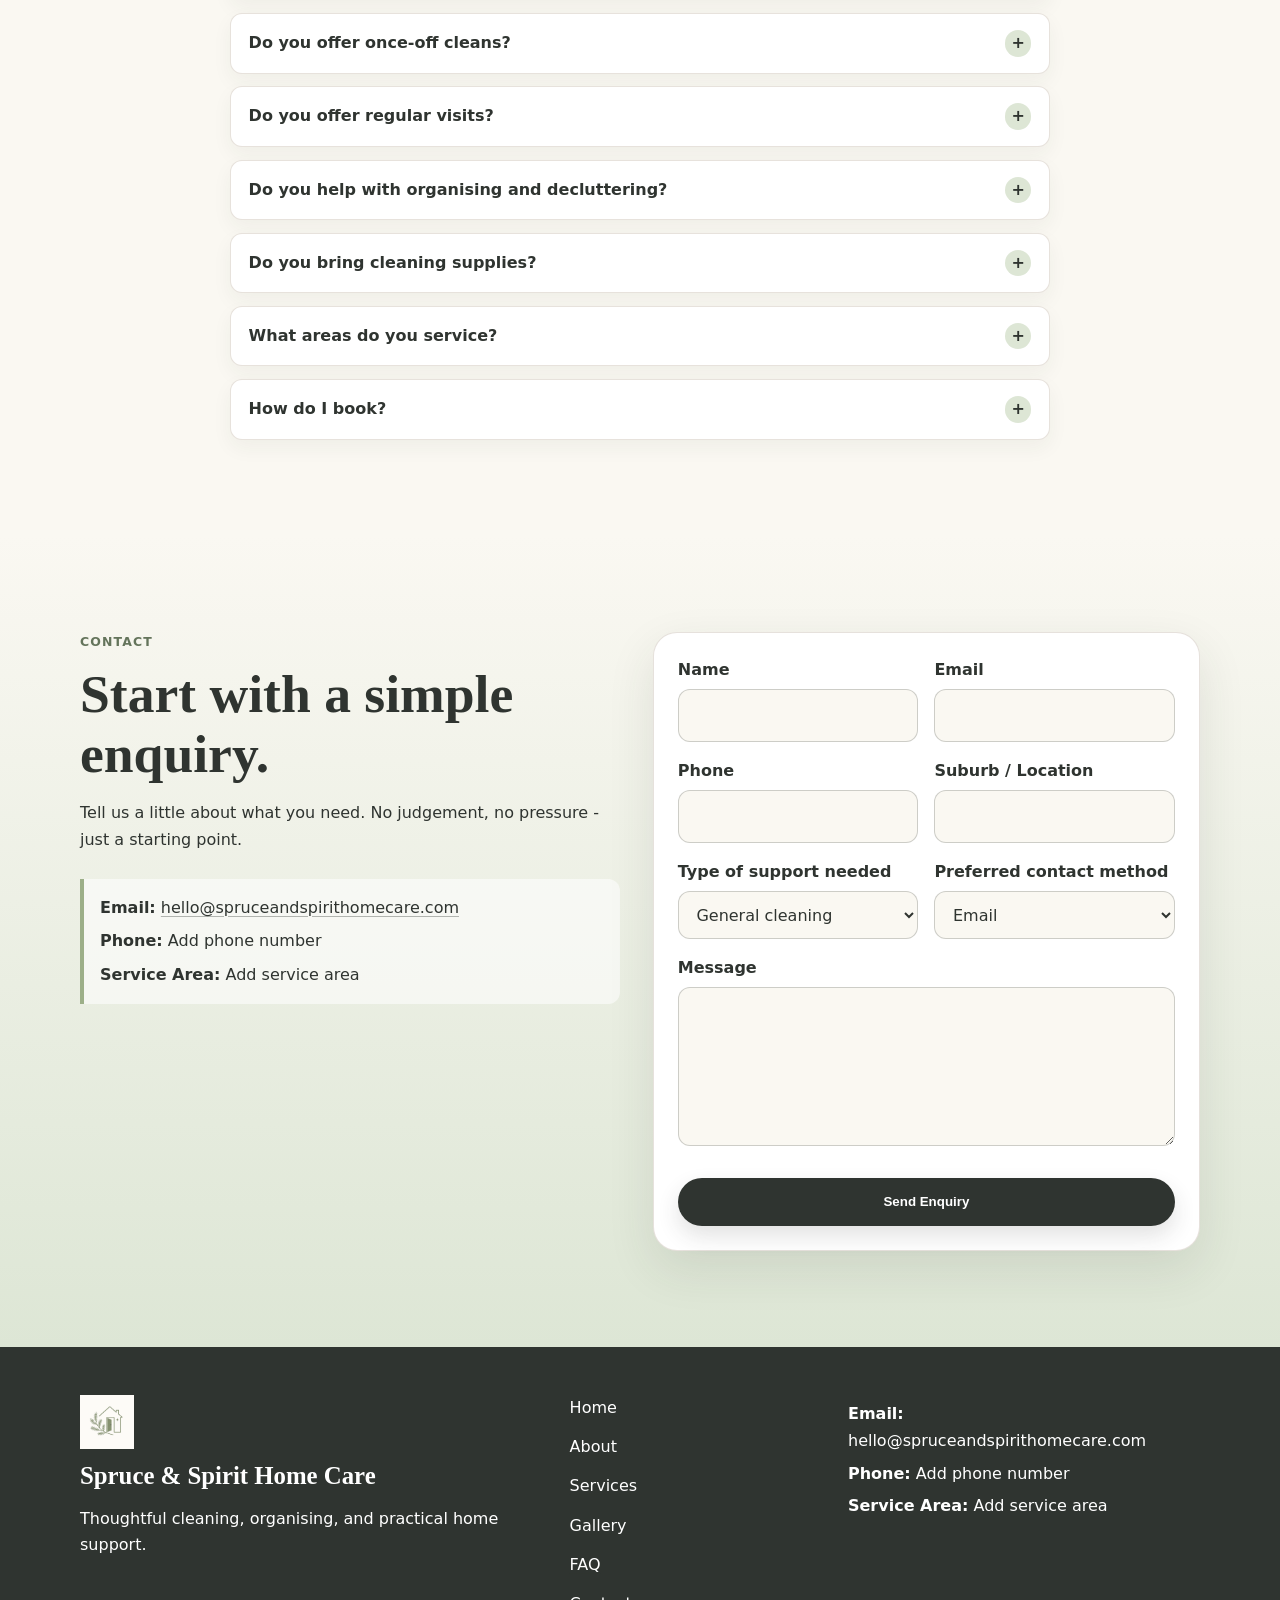
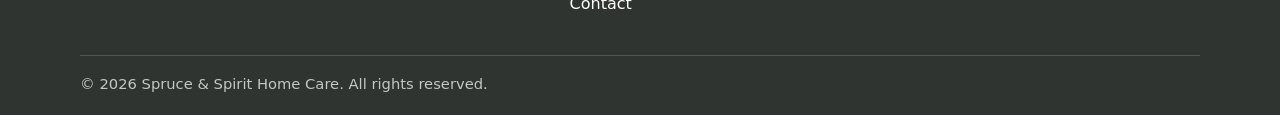
==== commit 239c4c05: "Update index.html" ====
--- a/spruce-and-spirit-home-care/index.html
+++ b/spruce-and-spirit-home-care/index.html
@@ -78,7 +78,7 @@
           <div class="text-stack">
             <p>
               Spruce &amp; Spirit Home Care was created for people who need more than a standard clean. With experience as a
-              certified support worker, Teegz brings patience, understanding, and practical care into homes that need
+              certified support worker, Tegan brings patience, understanding, and practical care into homes that need
               support, organisation, and a little breathing room.
             </p>
             <p>
@@ -98,7 +98,7 @@
           <div class="card-grid service-grid">
             <article class="card service-card">
               <span class="card-number">01</span>
-              <h3>General Home Cleaning</h3>
+              <h3>General Home Cleaning and Garden Upkeep</h3>
               <p>Regular or once-off cleaning support to help keep your home fresh, functional, and manageable.</p>
             </article>
             <article class="card service-card">
@@ -216,15 +216,15 @@
           <div class="card-grid testimonial-grid">
             <article class="testimonial-card">
               <p class="coming-soon">Coming soon</p>
-              <p>Gentle client feedback will appear here with permission.</p>
+              <p></p>
             </article>
             <article class="testimonial-card">
               <p class="coming-soon">Coming soon</p>
-              <p>Thoughtful words about home support will appear here.</p>
+              <p></p>
             </article>
             <article class="testimonial-card">
               <p class="coming-soon">Coming soon</p>
-              <p>Respectful reflections from clients will be shared here.</p>
+              <p></p>
             </article>
           </div>
         </div>
@@ -270,7 +270,7 @@
             <details>
               <summary>How do I book?</summary>
               <p>
-                Send an enquiry through the contact form and Teegz will get back to you to discuss what kind of support
+                Send an enquiry through the contact form and Tegan will get back to you to discuss what kind of support
                 would be the best fit.
               </p>
             </details>
@@ -330,7 +330,7 @@
               <label for="message">Message</label>
               <textarea id="message" name="message" rows="5"></textarea>
             </div>
-            <p class="form-note">This form is ready for connection to email or a form service.</p>
+            <p class="form-note"></p>
             <button class="button form-button" type="submit">Send Enquiry</button>
           </form>
         </div>
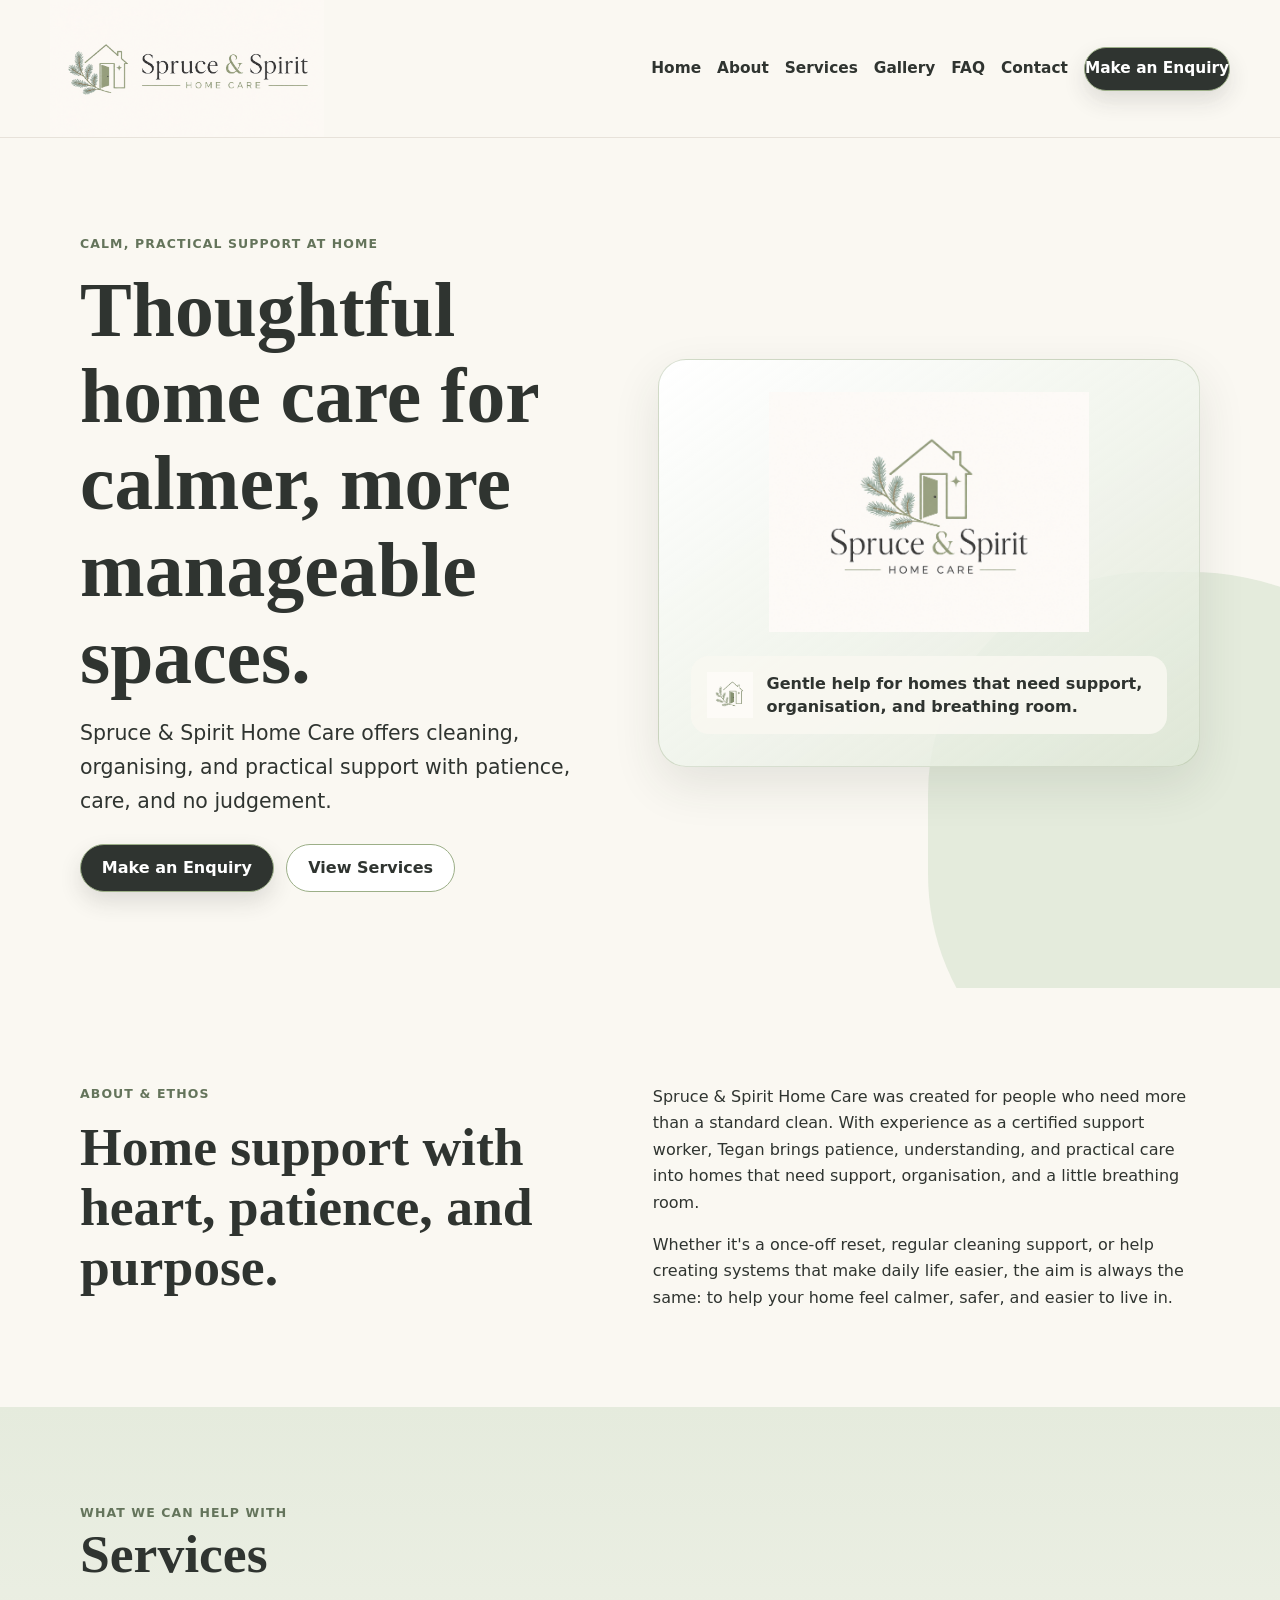
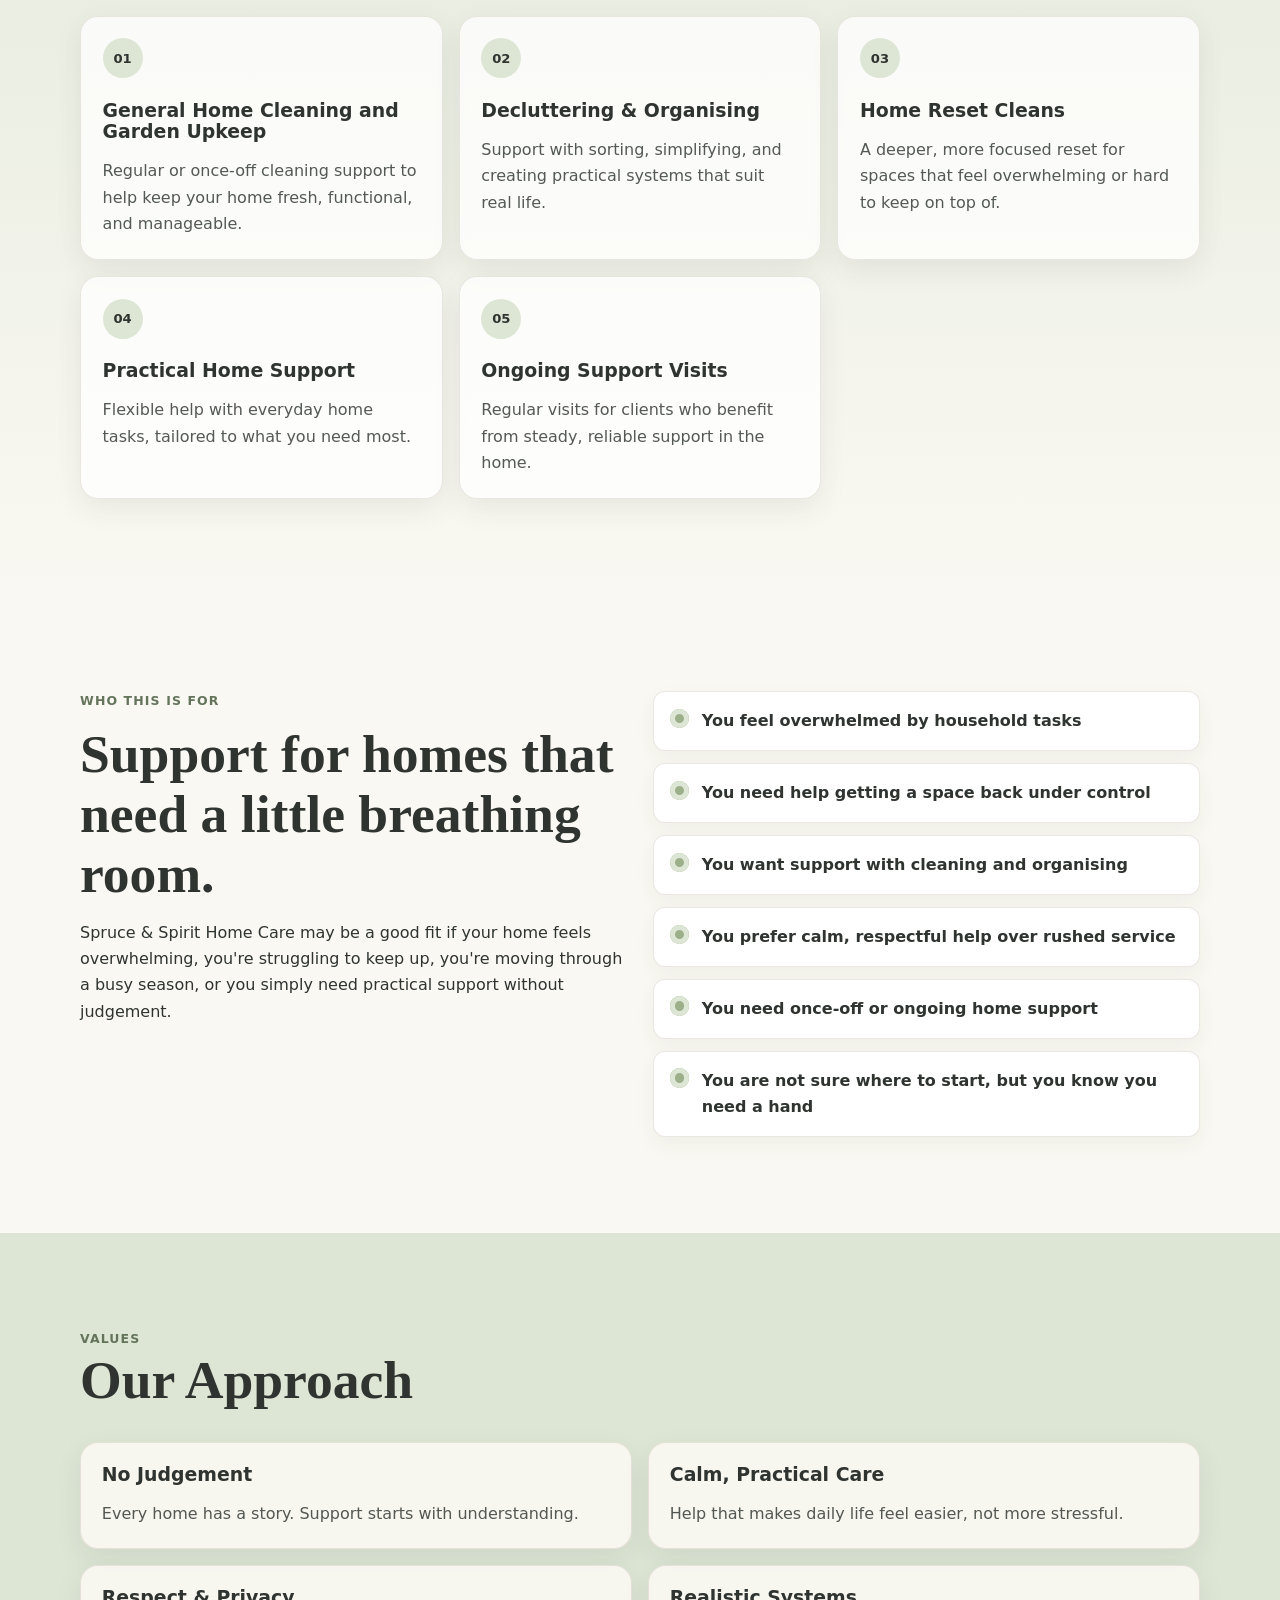
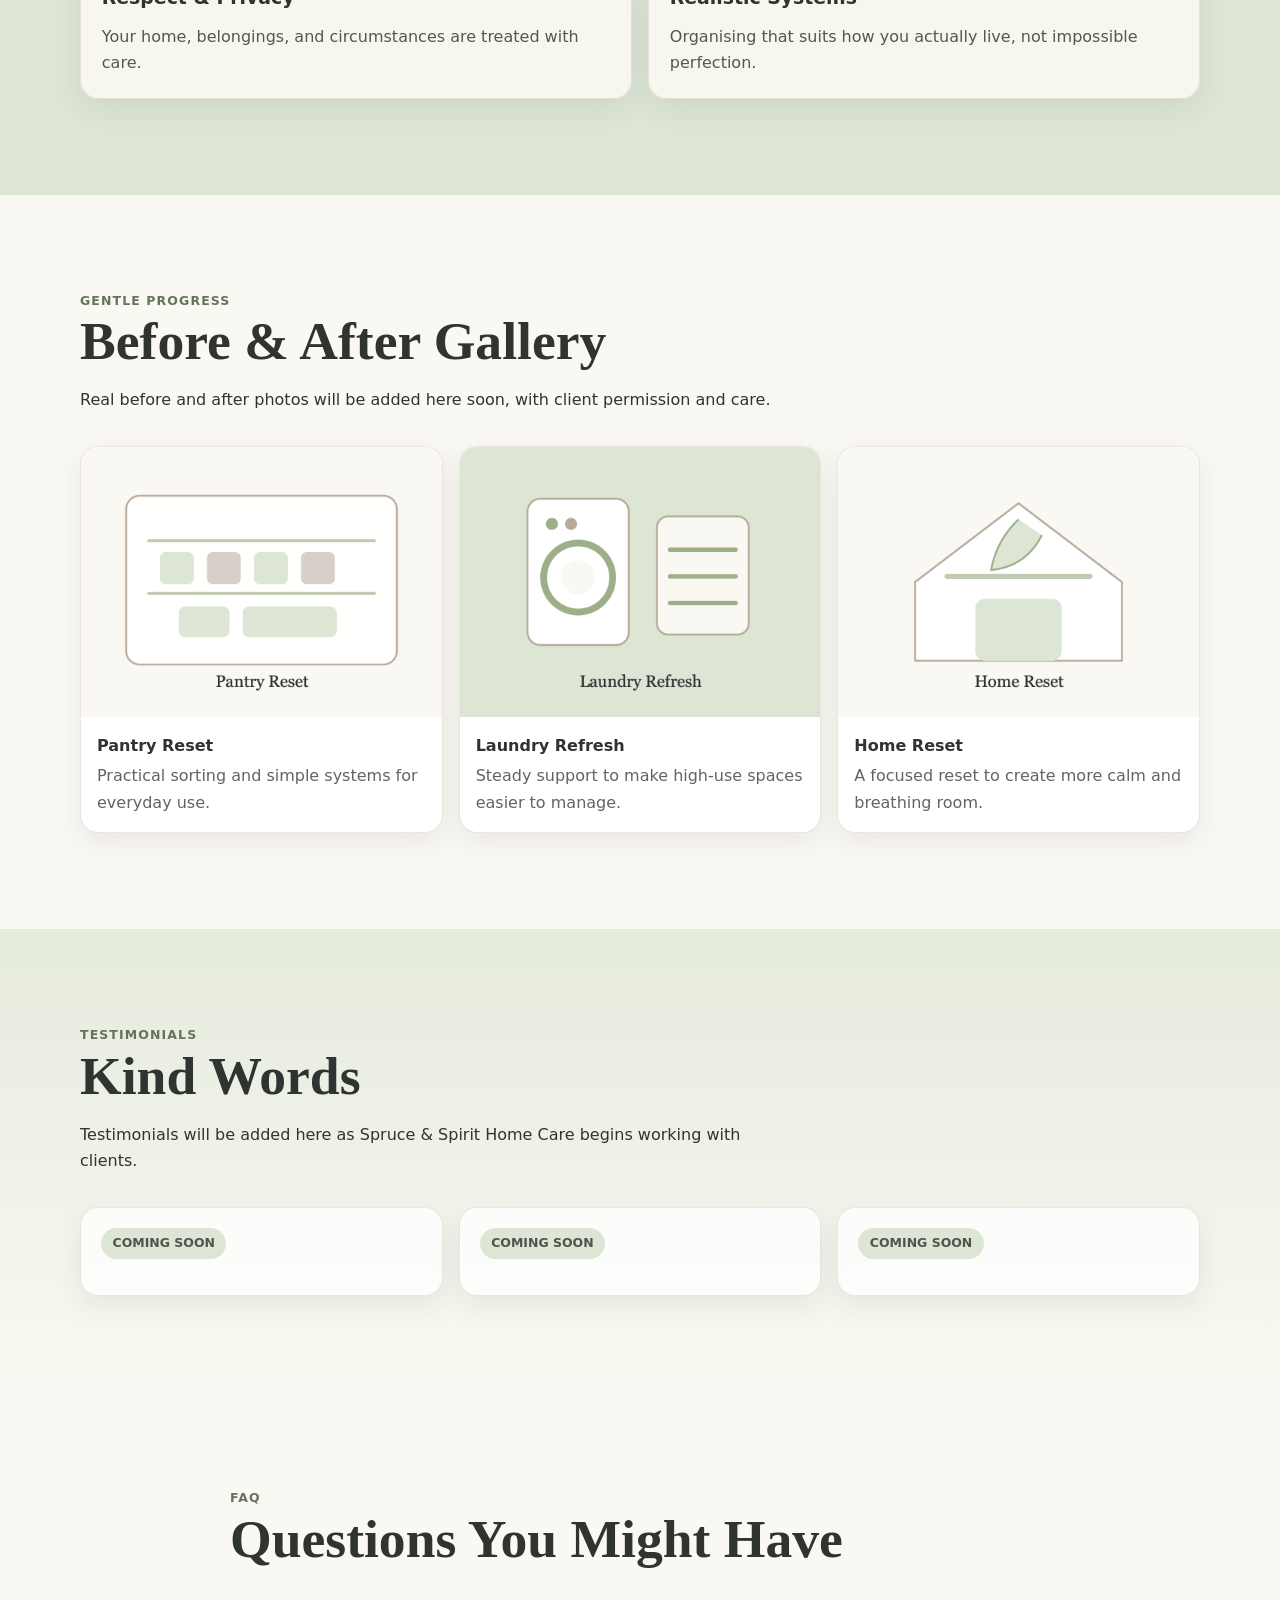
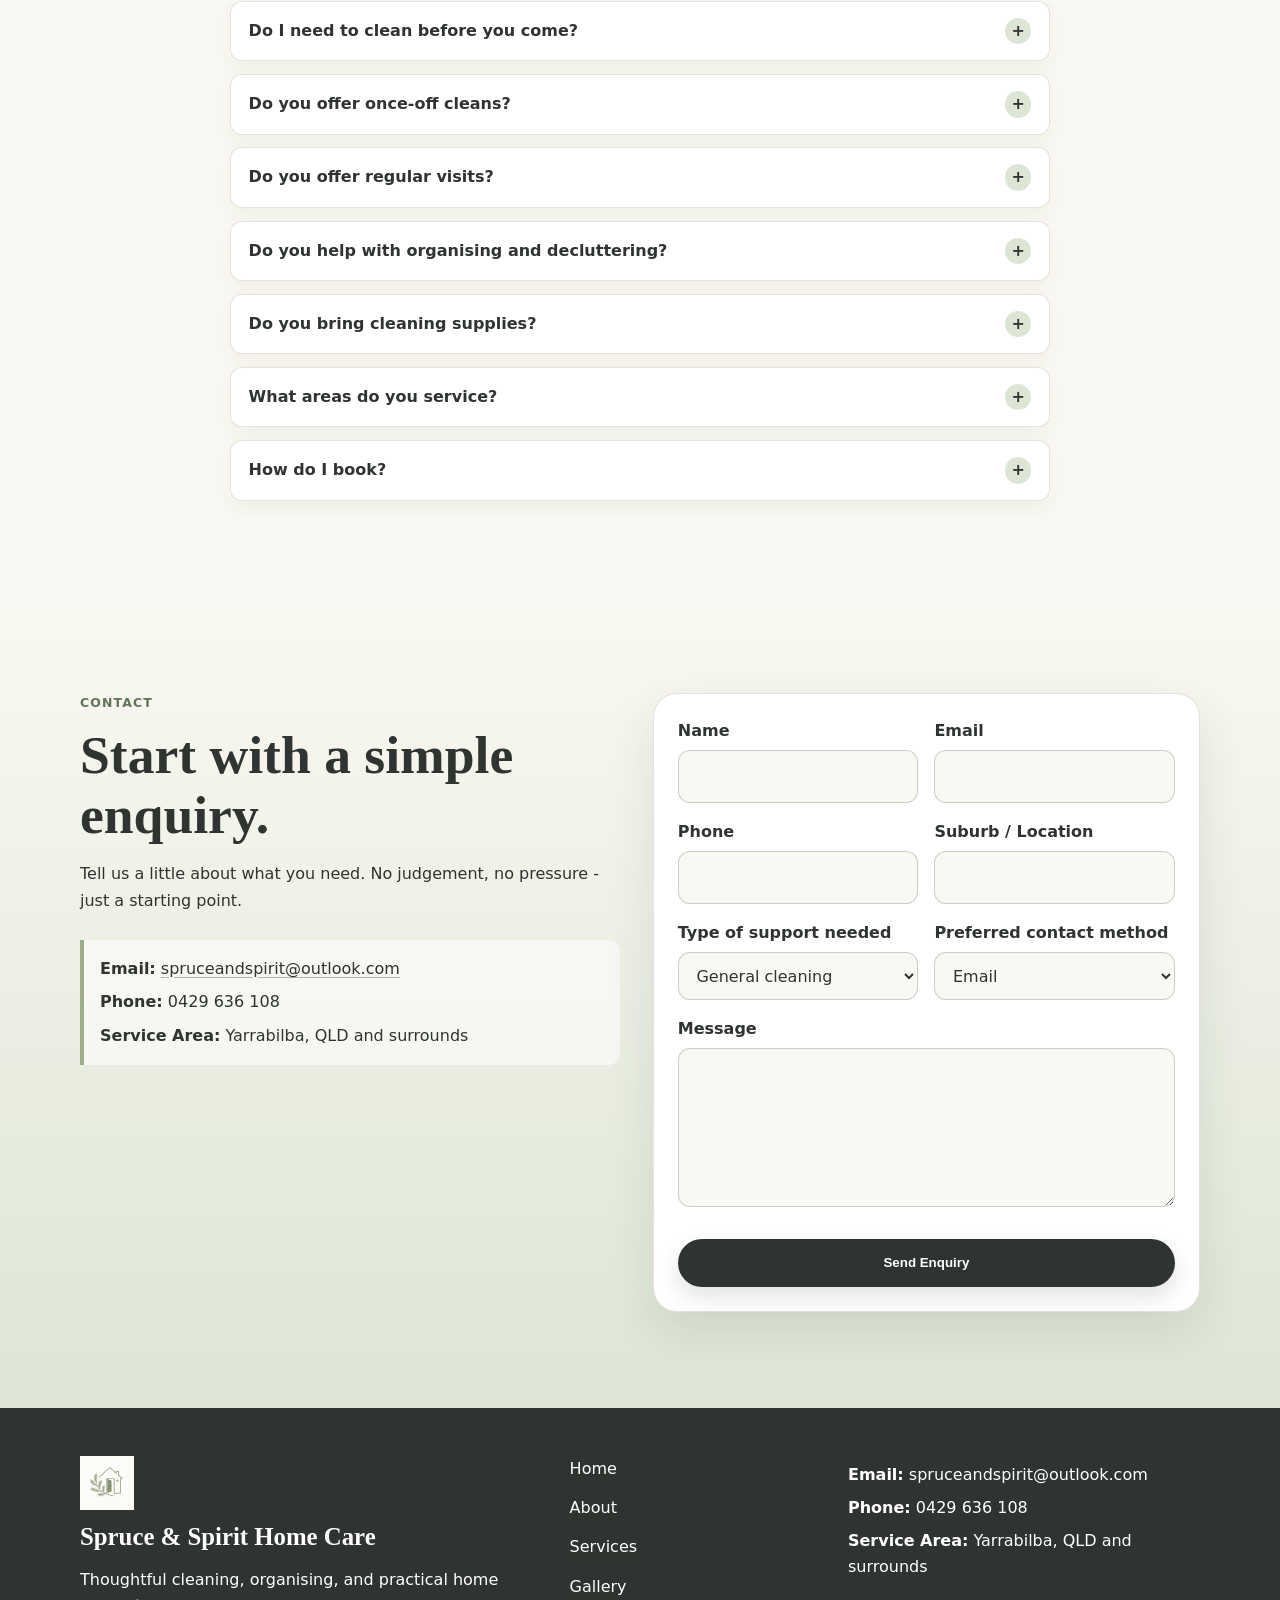
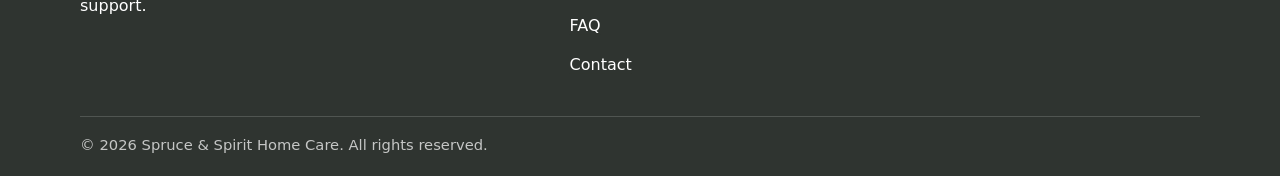
==== commit e3a86522: "Update index.html" ====
--- a/spruce-and-spirit-home-care/index.html
+++ b/spruce-and-spirit-home-care/index.html
@@ -265,7 +265,7 @@
             </details>
             <details>
               <summary>What areas do you service?</summary>
-              <p>Service area details coming soon.</p>
+              <p>Yarrabilba, QLD and surrounding suburbs. Please get in touch to confirm.</p>
             </details>
             <details>
               <summary>How do I book?</summary>
@@ -285,9 +285,9 @@
             <h2>Start with a simple enquiry.</h2>
             <p>Tell us a little about what you need. No judgement, no pressure - just a starting point.</p>
             <div class="contact-details" aria-label="Direct contact details">
-              <p><strong>Email:</strong> <a href="mailto:hello@spruceandspirithomecare.com">hello@spruceandspirithomecare.com</a></p>
-              <p><strong>Phone:</strong> Add phone number</p>
-              <p><strong>Service Area:</strong> Add service area</p>
+              <p><strong>Email:</strong> <a href="mailto:hello@spruceandspirithomecare.com">spruceandspirit@outlook.com</a></p>
+              <p><strong>Phone:</strong> 0429 636 108</p>
+              <p><strong>Service Area:</strong> Yarrabilba, QLD and surrounds</p>
             </div>
           </div>
 
@@ -353,9 +353,9 @@
           <a href="#contact">Contact</a>
         </nav>
         <div class="footer-contact">
-          <p><strong>Email:</strong> hello@spruceandspirithomecare.com</p>
-          <p><strong>Phone:</strong> Add phone number</p>
-          <p><strong>Service Area:</strong> Add service area</p>
+          <p><strong>Email:</strong> spruceandspirit@outlook.com</p>
+          <p><strong>Phone:</strong> 0429 636 108</p>
+          <p><strong>Service Area:</strong> Yarrabilba, QLD and surrounds</p>
         </div>
       </div>
       <p class="copyright">&copy; 2026 Spruce &amp; Spirit Home Care. All rights reserved.</p>
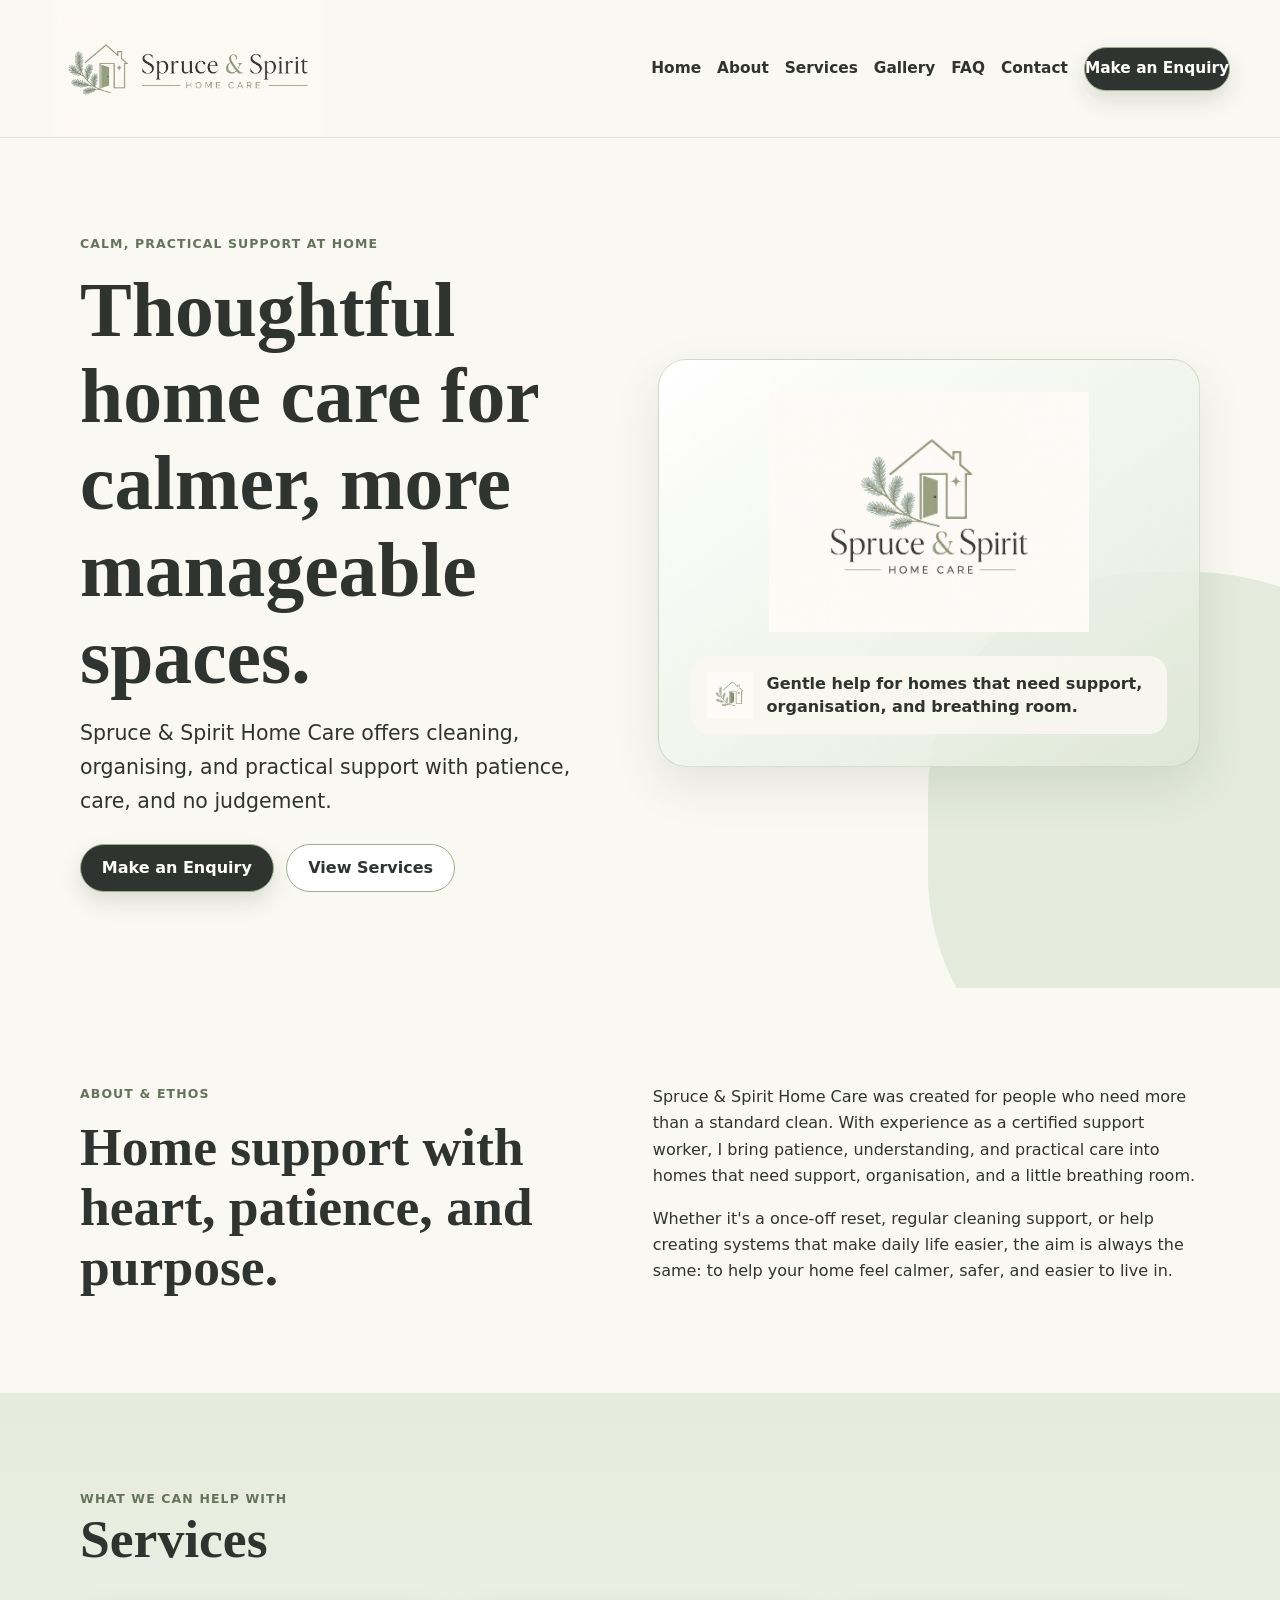
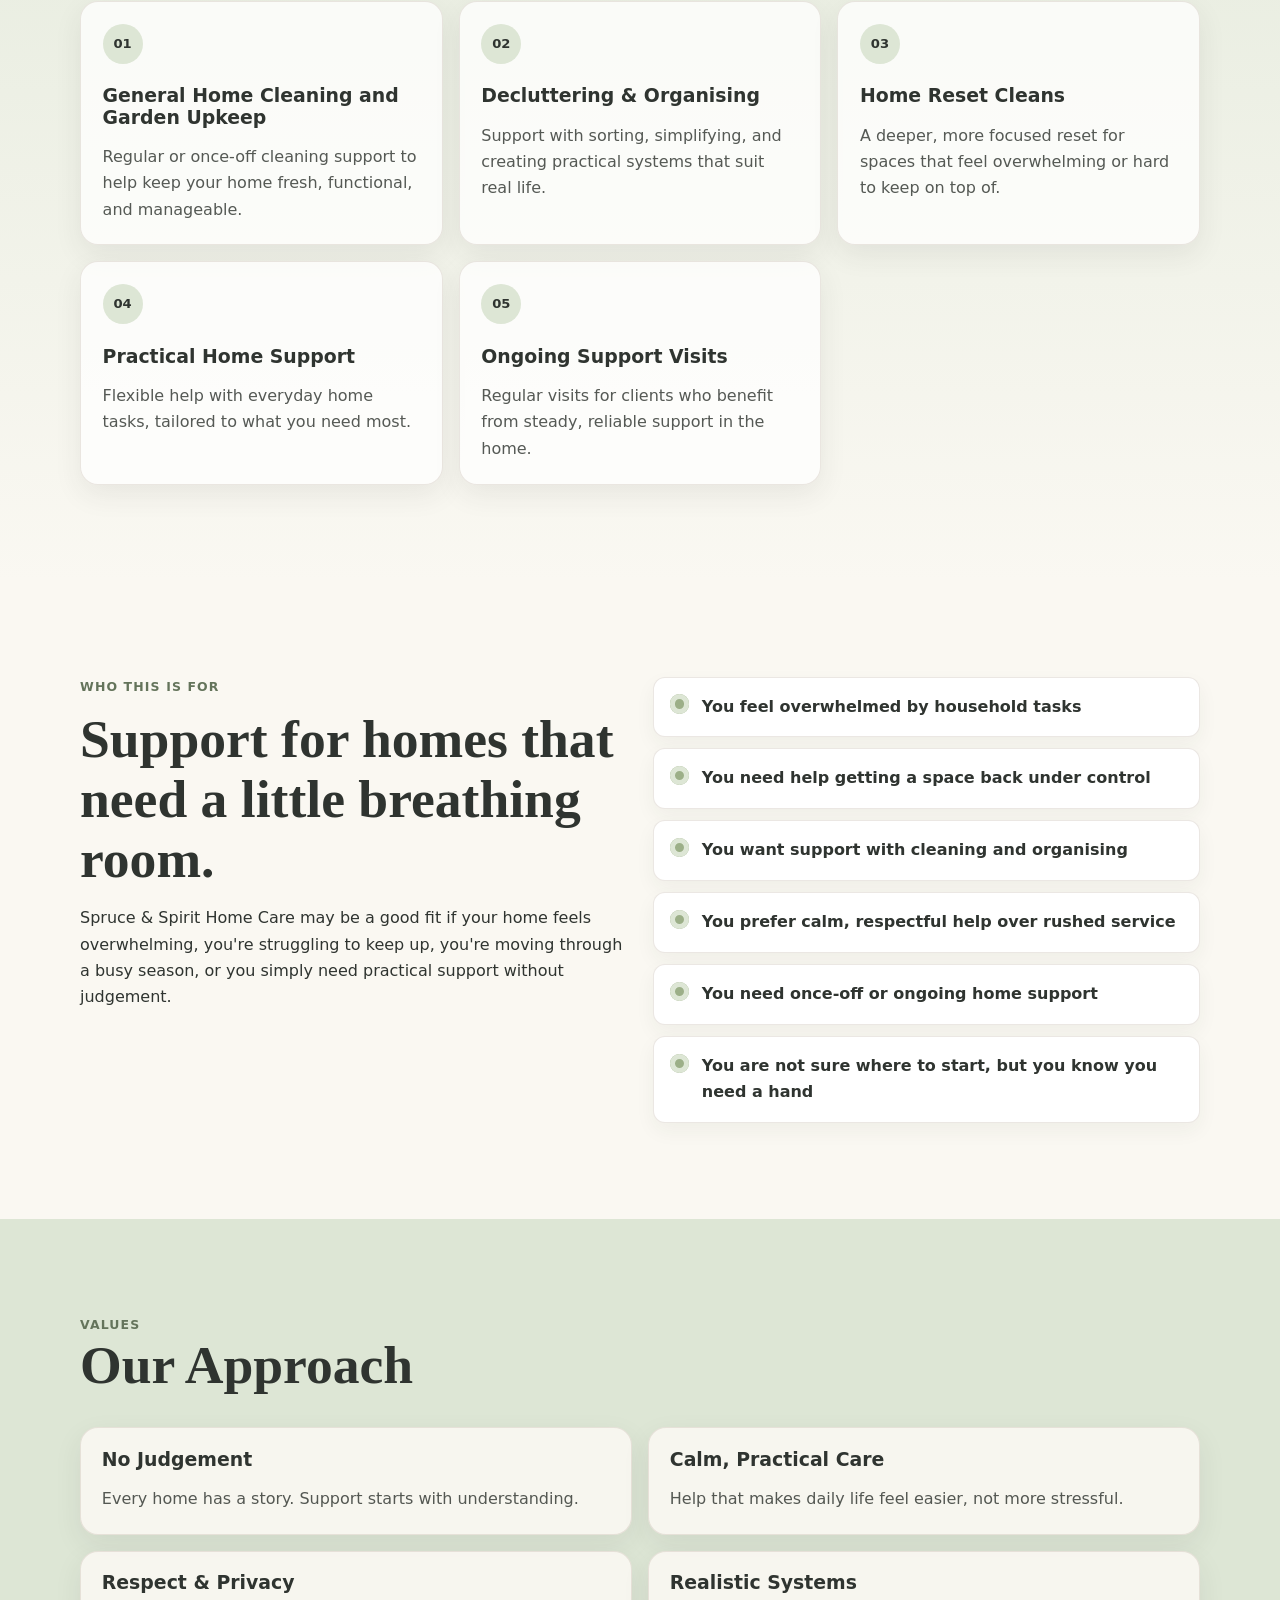
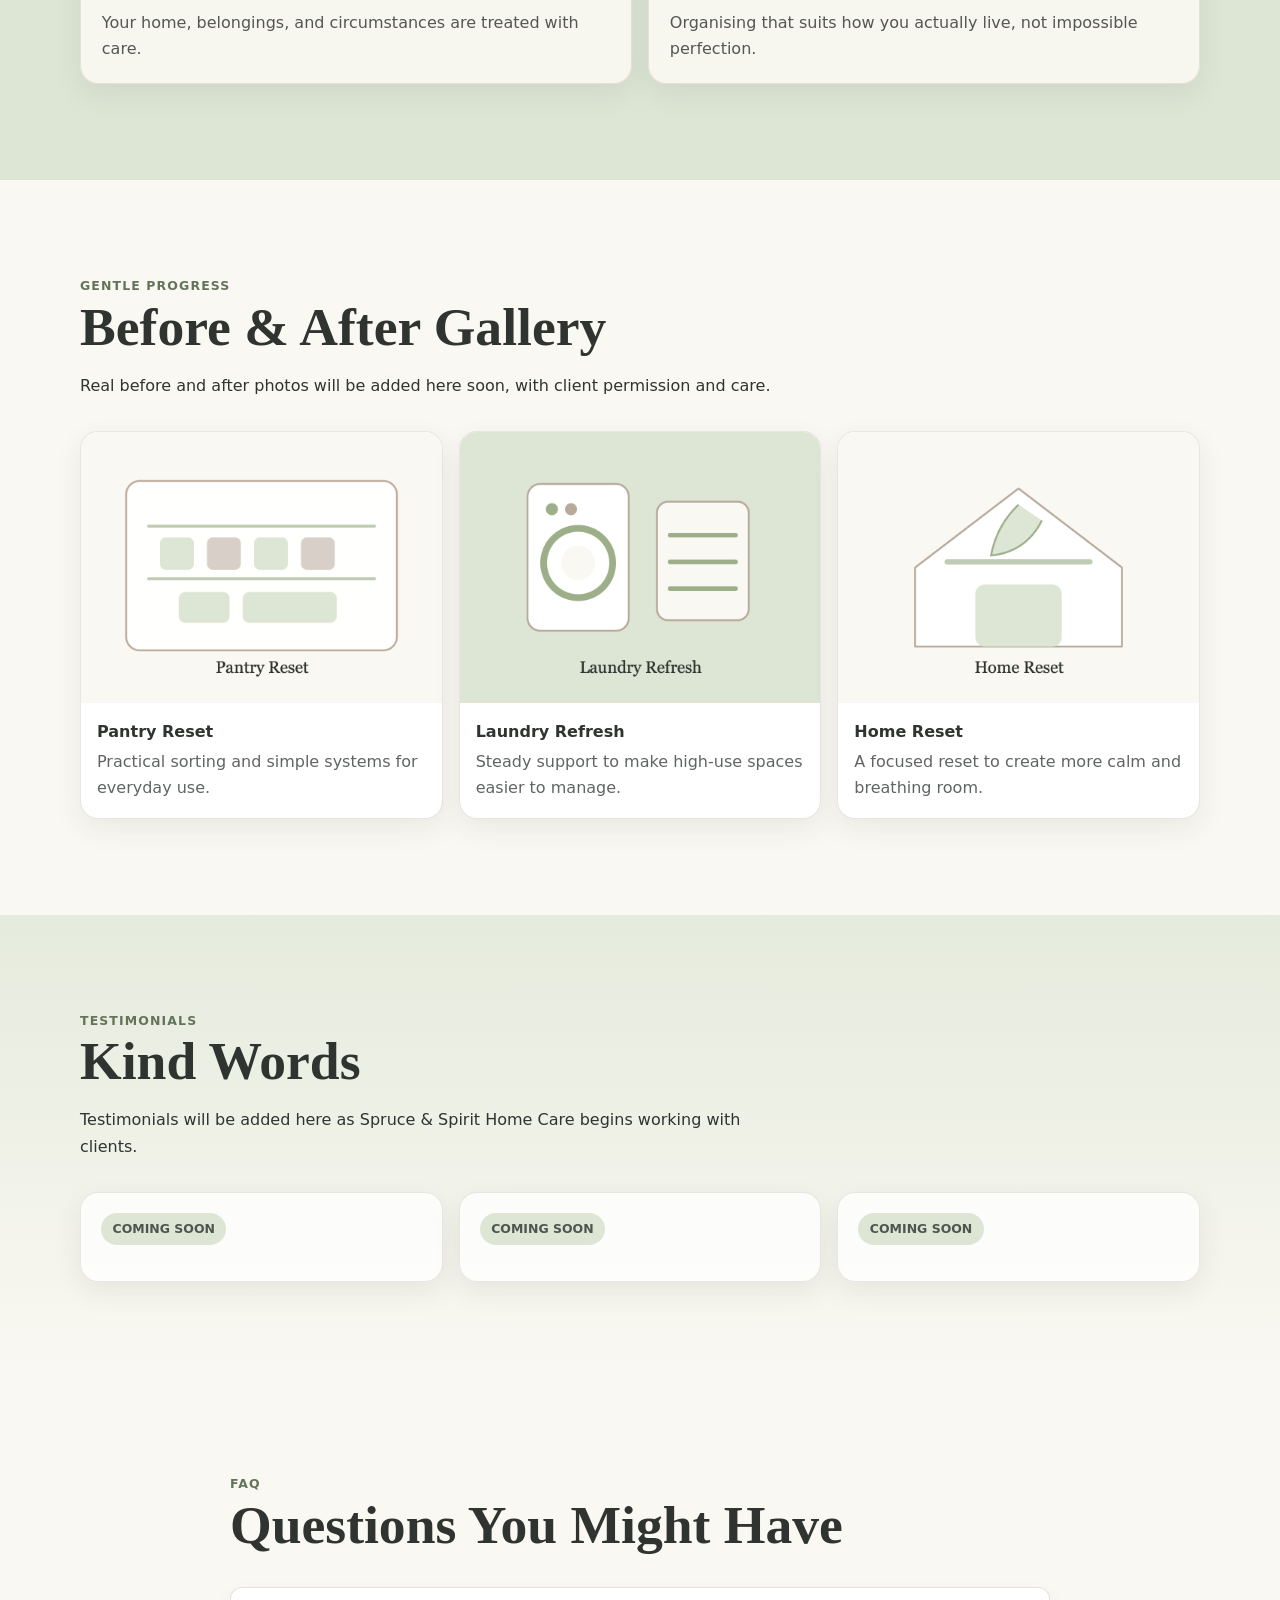
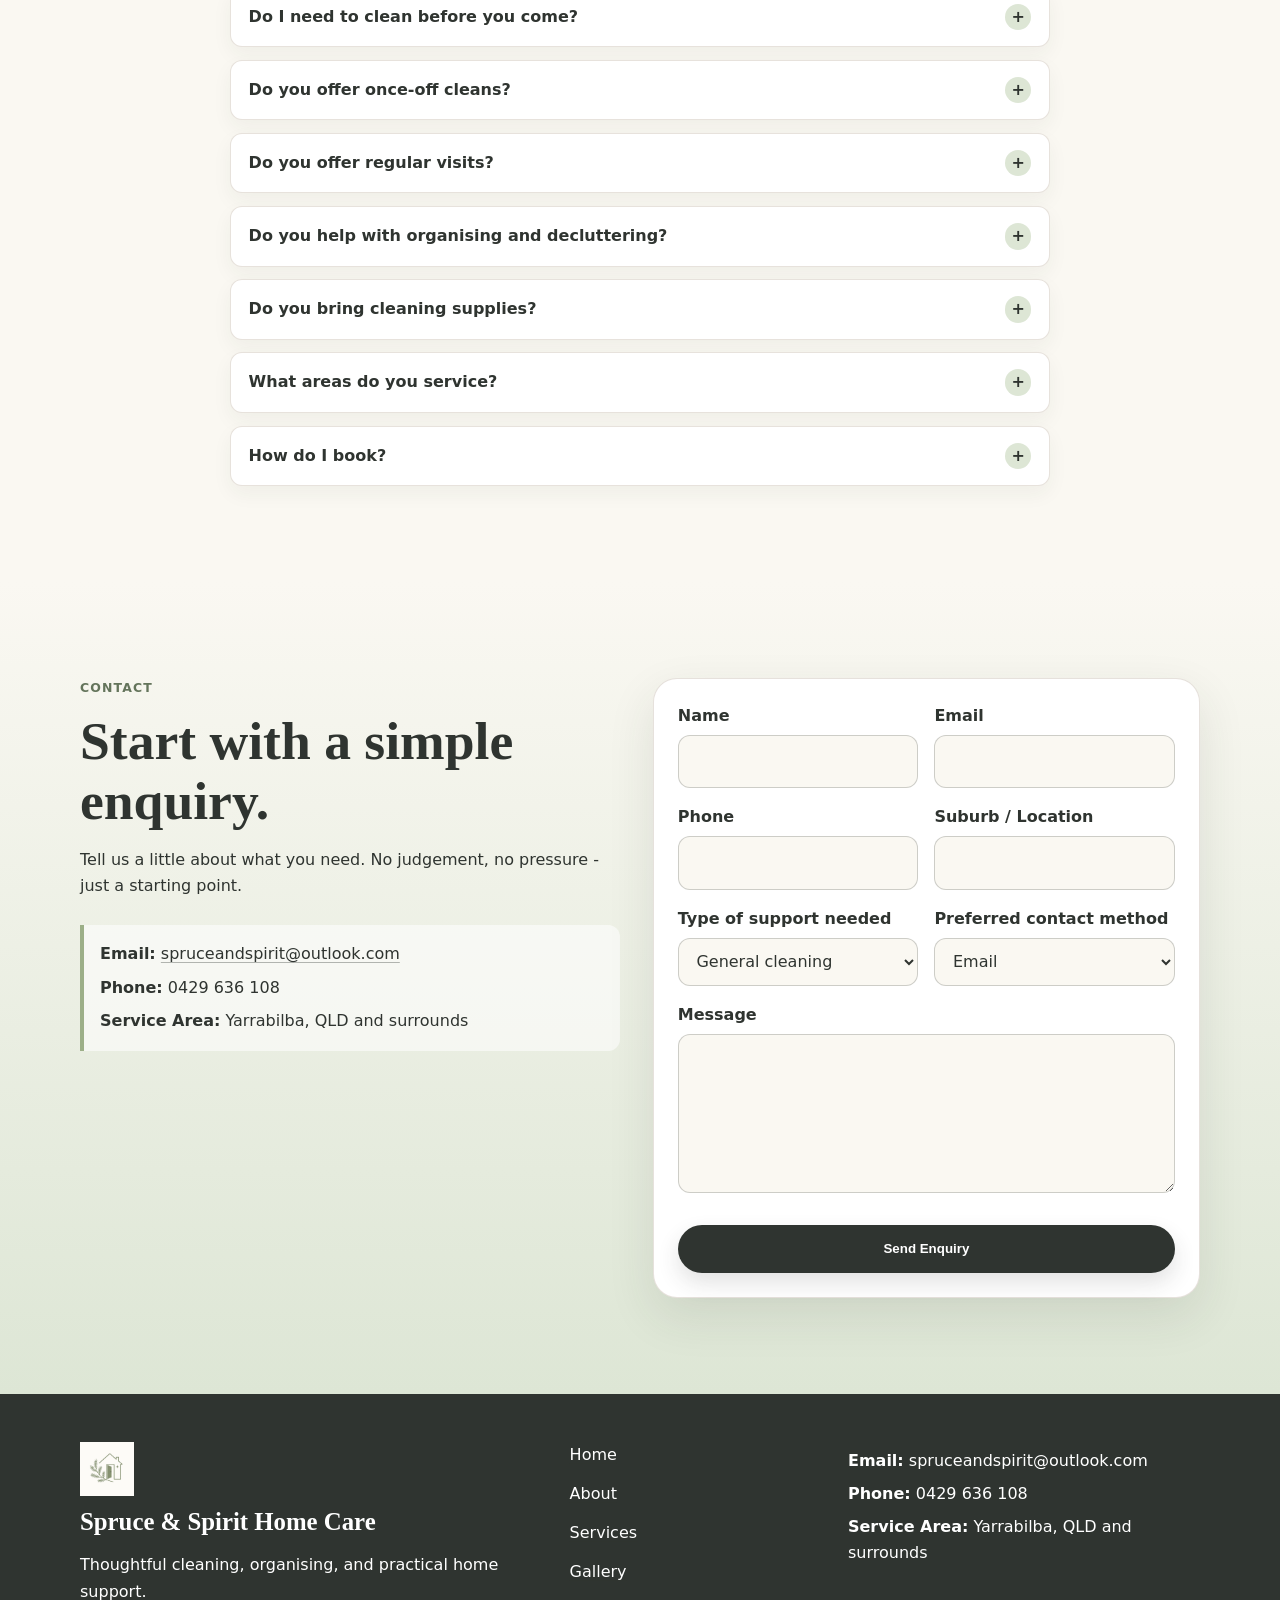
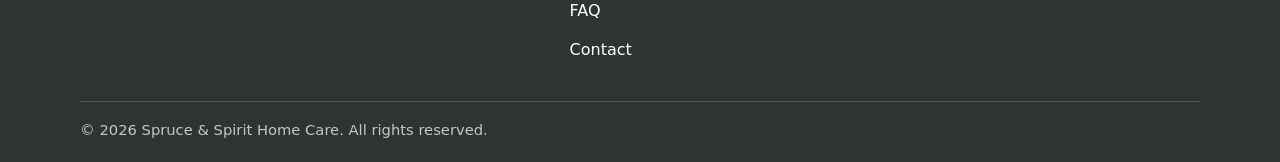
==== commit e9578a58: "Update index.html" ====
--- a/spruce-and-spirit-home-care/index.html
+++ b/spruce-and-spirit-home-care/index.html
@@ -78,7 +78,7 @@
           <div class="text-stack">
             <p>
               Spruce &amp; Spirit Home Care was created for people who need more than a standard clean. With experience as a
-              certified support worker, Tegan brings patience, understanding, and practical care into homes that need
+              certified support worker, I bring patience, understanding, and practical care into homes that need
               support, organisation, and a little breathing room.
             </p>
             <p>
@@ -270,7 +270,7 @@
             <details>
               <summary>How do I book?</summary>
               <p>
-                Send an enquiry through the contact form and Tegan will get back to you to discuss what kind of support
+                Send an enquiry through the contact form and I will get back to you to discuss what kind of support
                 would be the best fit.
               </p>
             </details>
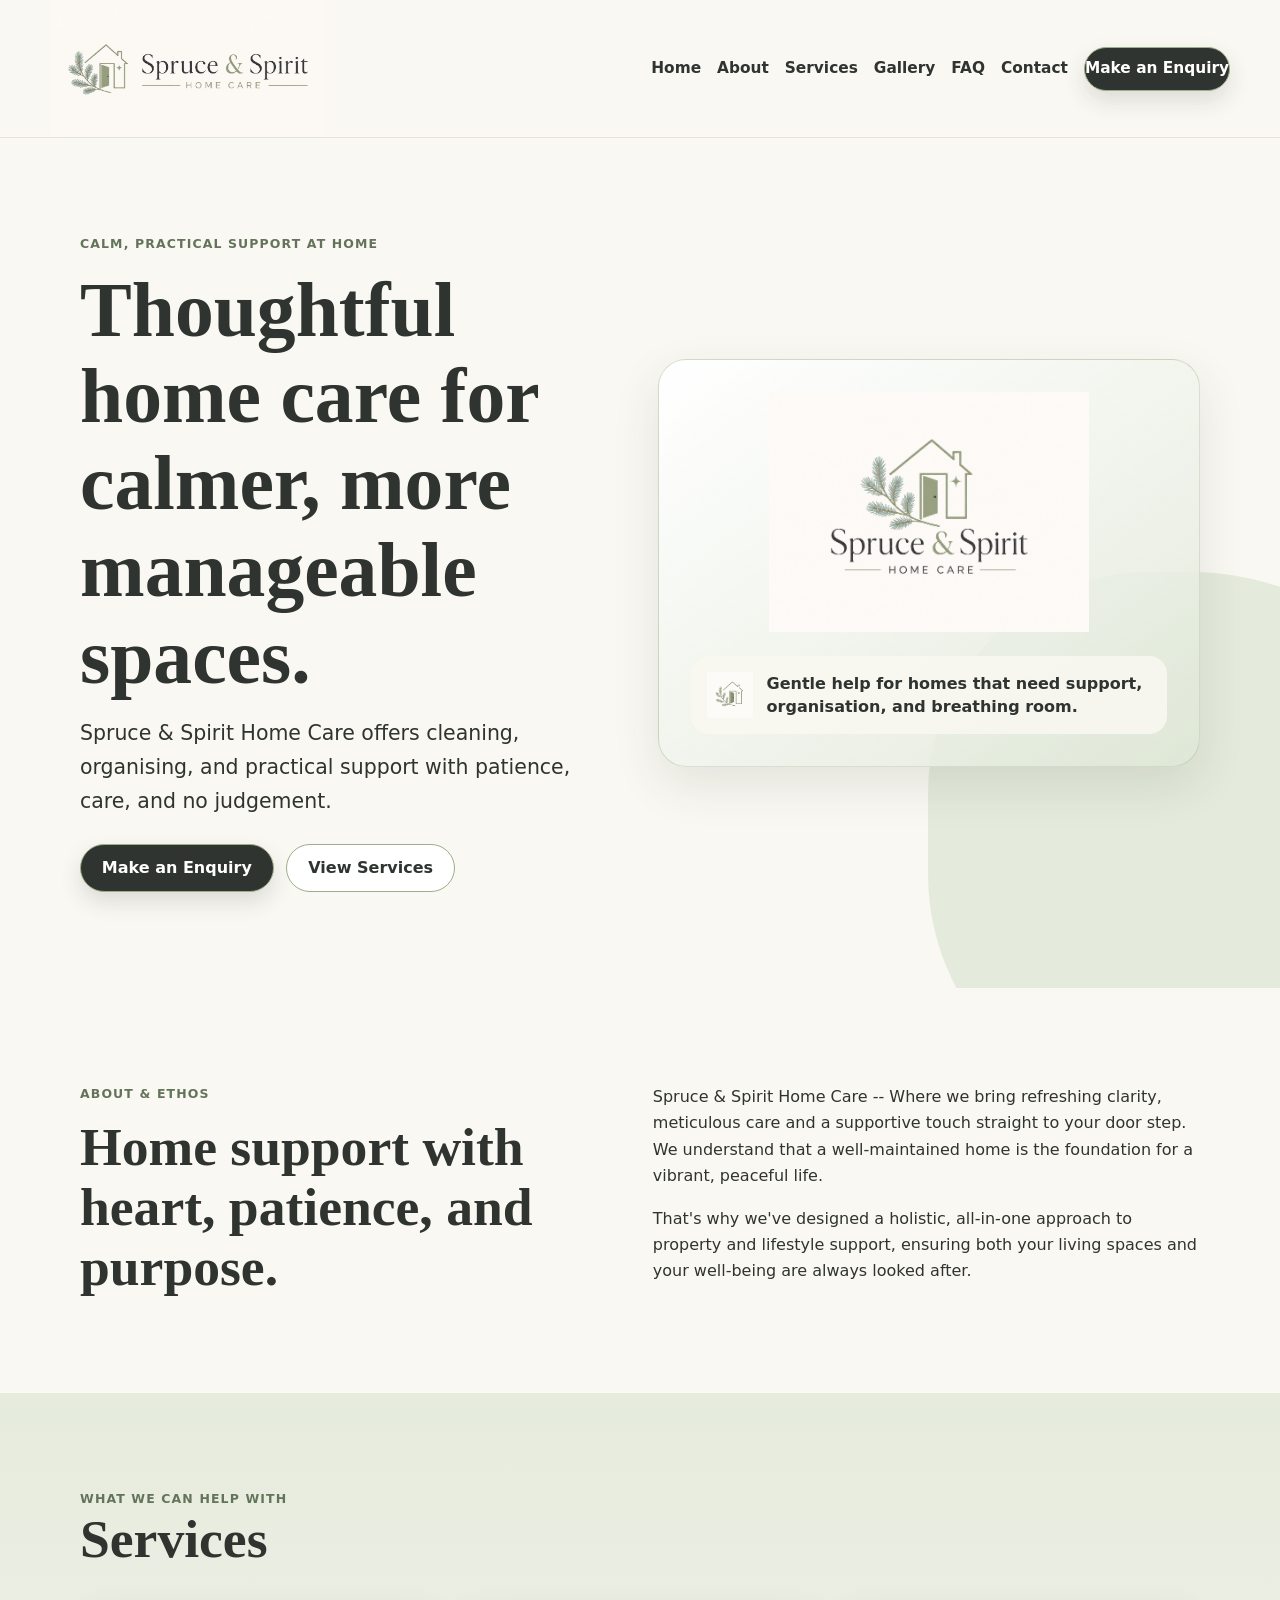
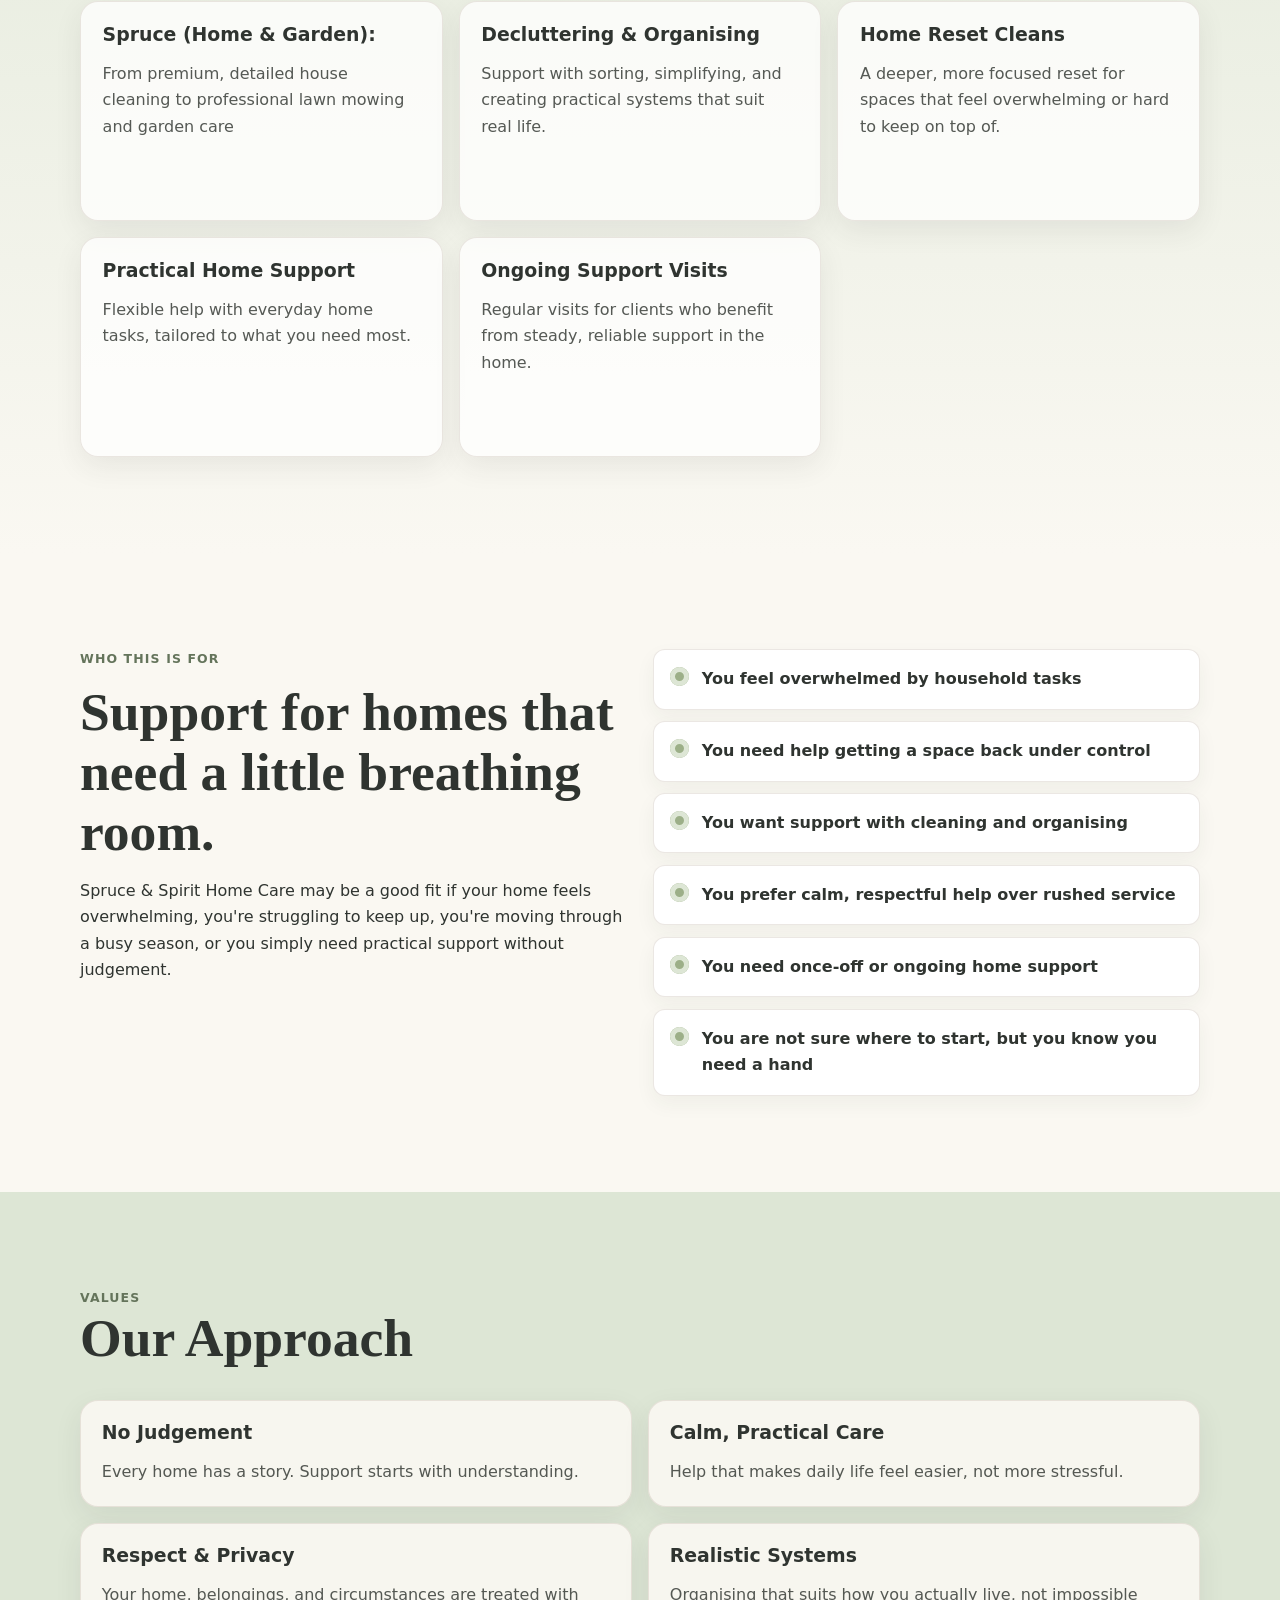
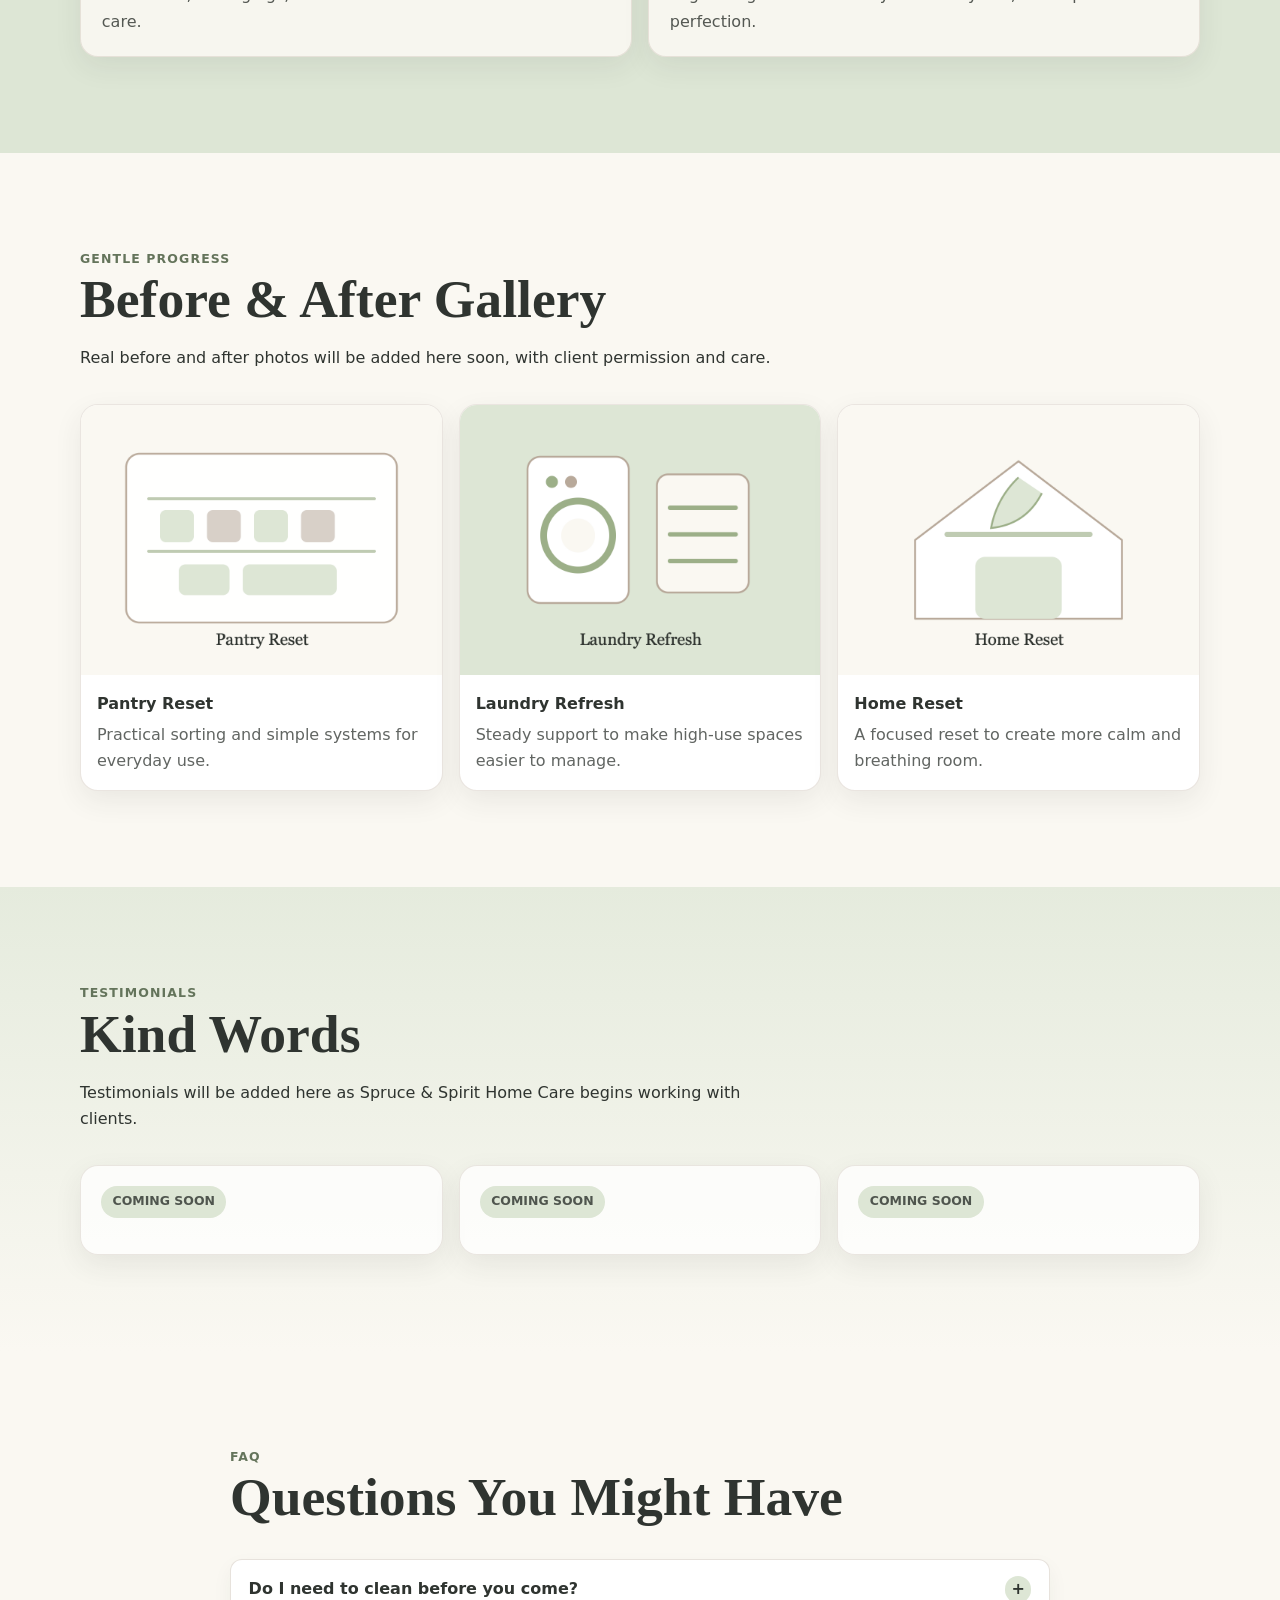
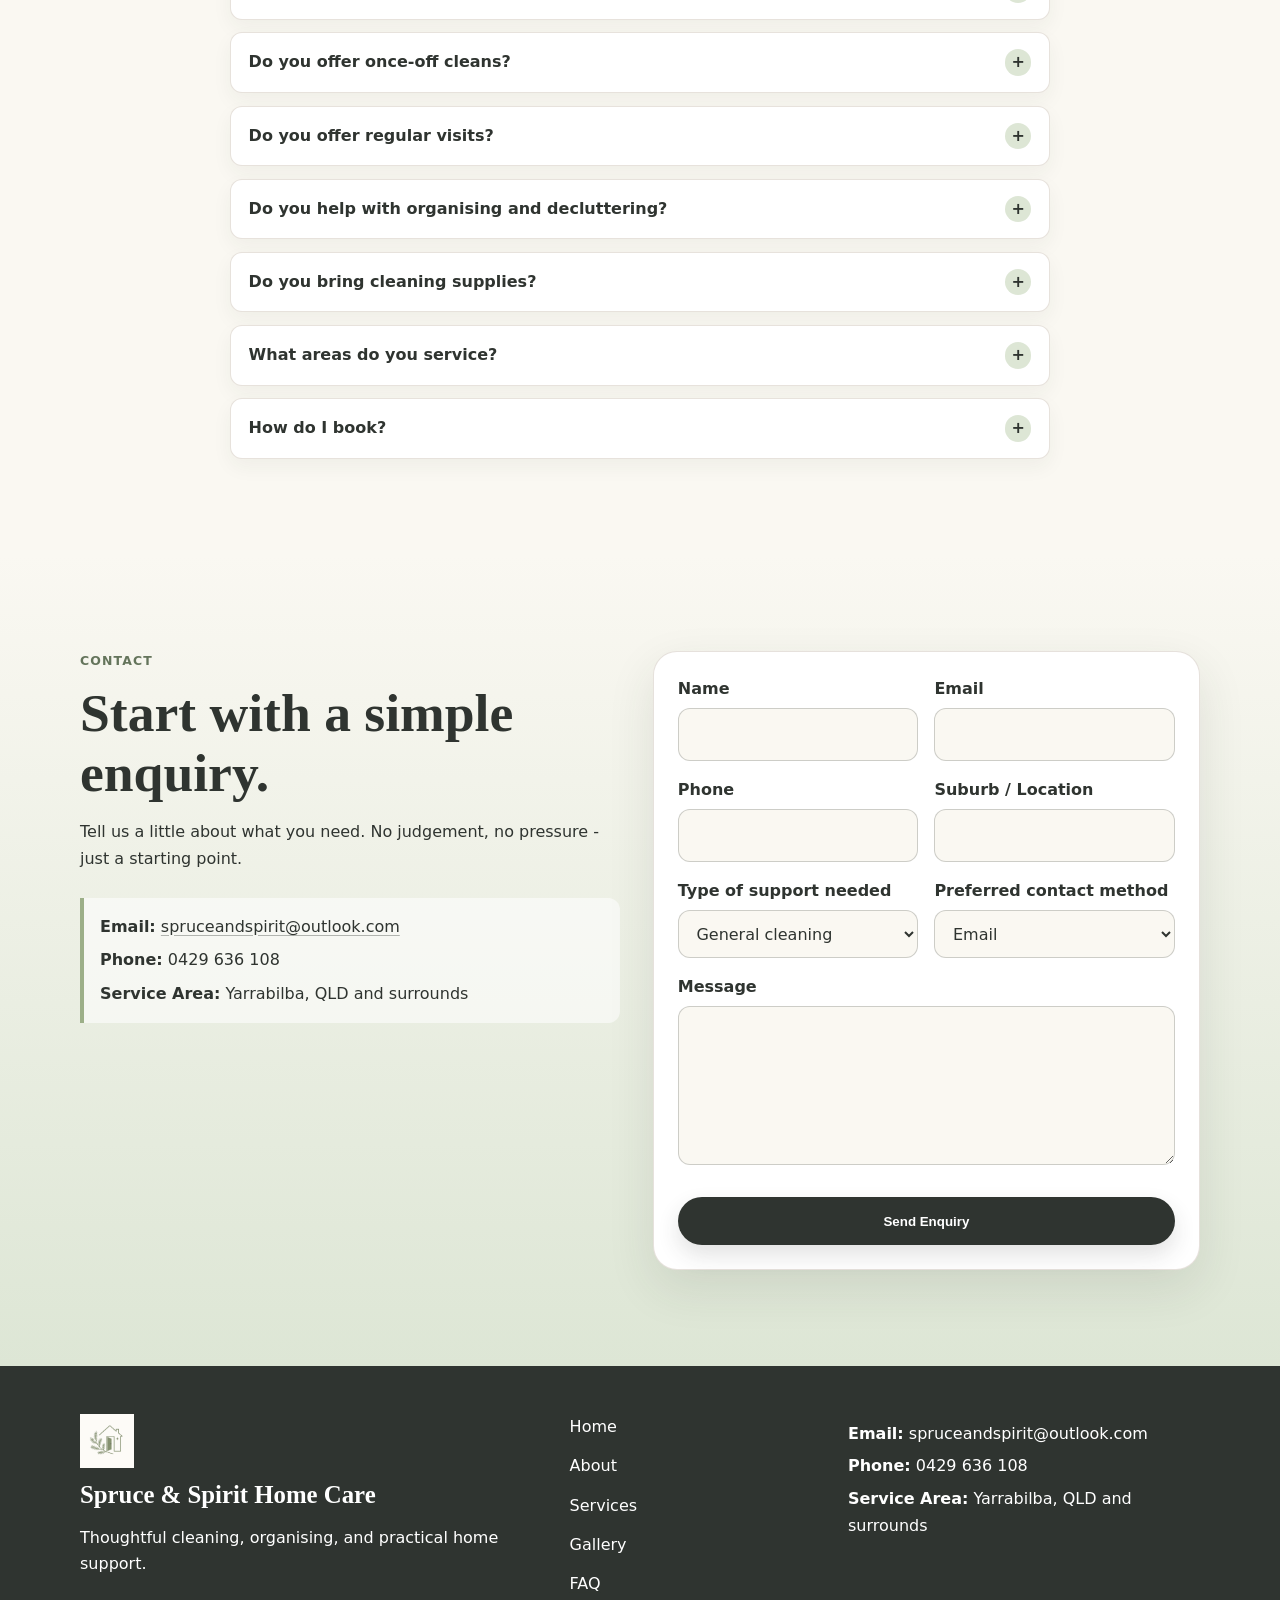
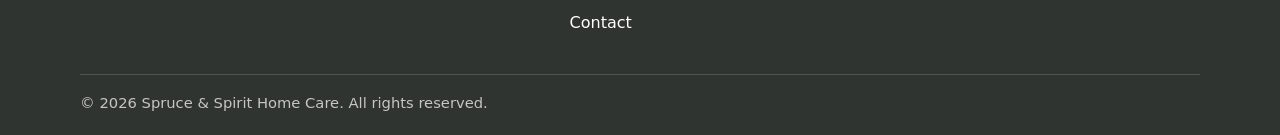
==== commit cb27144c: "Update index.html" ====
--- a/spruce-and-spirit-home-care/index.html
+++ b/spruce-and-spirit-home-care/index.html
@@ -77,13 +77,11 @@
           </div>
           <div class="text-stack">
             <p>
-              Spruce &amp; Spirit Home Care was created for people who need more than a standard clean. With experience as a
-              certified support worker, I bring patience, understanding, and practical care into homes that need
-              support, organisation, and a little breathing room.
+              Spruce &amp; Spirit Home Care -- Where we bring refreshing clarity, meticulous care and a supportive touch straight to your door step.
+              We understand that a well-maintained home is the foundation for a vibrant, peaceful life.
             </p>
             <p>
-              Whether it's a once-off reset, regular cleaning support, or help creating systems that make daily life
-              easier, the aim is always the same: to help your home feel calmer, safer, and easier to live in.
+              That's why we've designed a holistic, all-in-one approach to property and lifestyle support, ensuring both your living spaces and your well-being are always looked after.
             </p>
           </div>
         </div>
@@ -97,27 +95,22 @@
           </div>
           <div class="card-grid service-grid">
             <article class="card service-card">
-              <span class="card-number">01</span>
-              <h3>General Home Cleaning and Garden Upkeep</h3>
-              <p>Regular or once-off cleaning support to help keep your home fresh, functional, and manageable.</p>
-            </article>
-            <article class="card service-card">
-              <span class="card-number">02</span>
+              <h3>Spruce (Home & Garden):</h3>
+              <p>From premium, detailed house cleaning to professional lawn mowing and garden care</p>
+            </article>
+            <article class="card service-card">
               <h3>Decluttering &amp; Organising</h3>
               <p>Support with sorting, simplifying, and creating practical systems that suit real life.</p>
             </article>
             <article class="card service-card">
-              <span class="card-number">03</span>
               <h3>Home Reset Cleans</h3>
               <p>A deeper, more focused reset for spaces that feel overwhelming or hard to keep on top of.</p>
             </article>
             <article class="card service-card">
-              <span class="card-number">04</span>
               <h3>Practical Home Support</h3>
               <p>Flexible help with everyday home tasks, tailored to what you need most.</p>
             </article>
             <article class="card service-card">
-              <span class="card-number">05</span>
               <h3>Ongoing Support Visits</h3>
               <p>Regular visits for clients who benefit from steady, reliable support in the home.</p>
             </article>
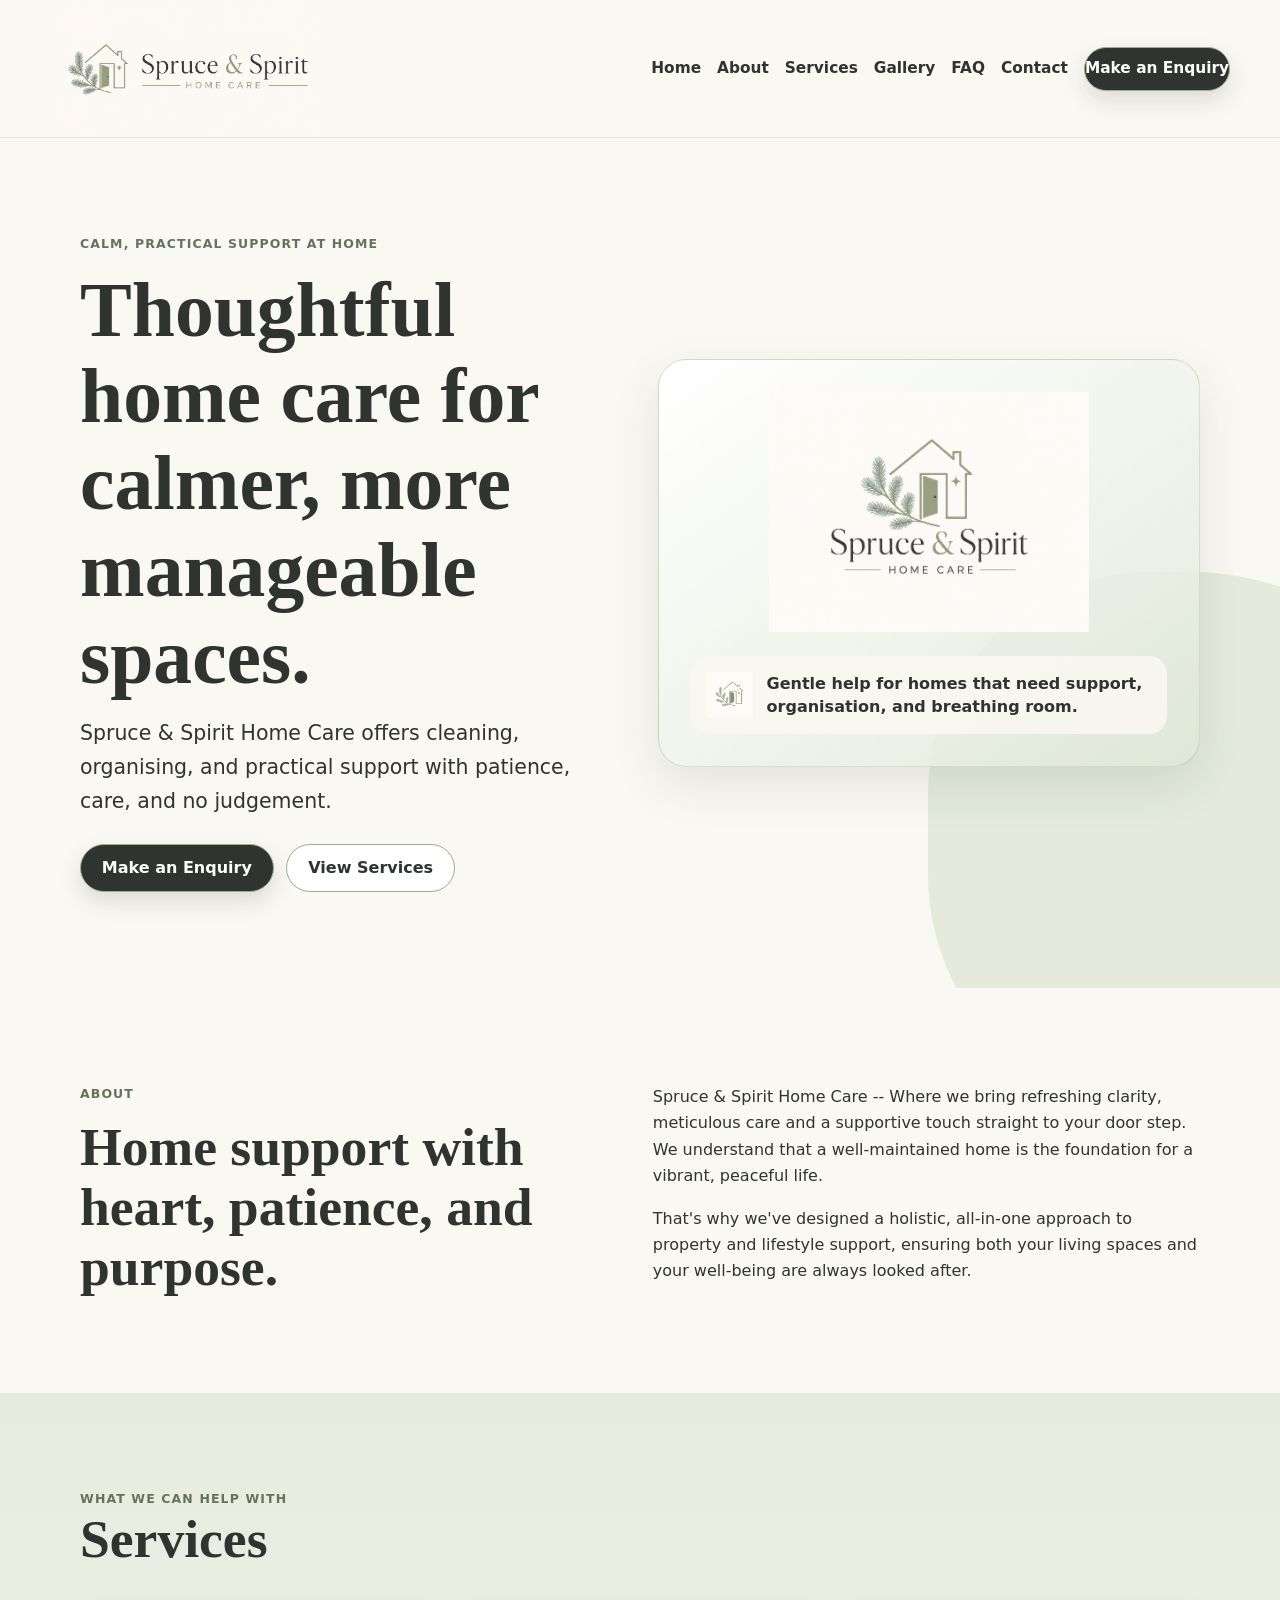
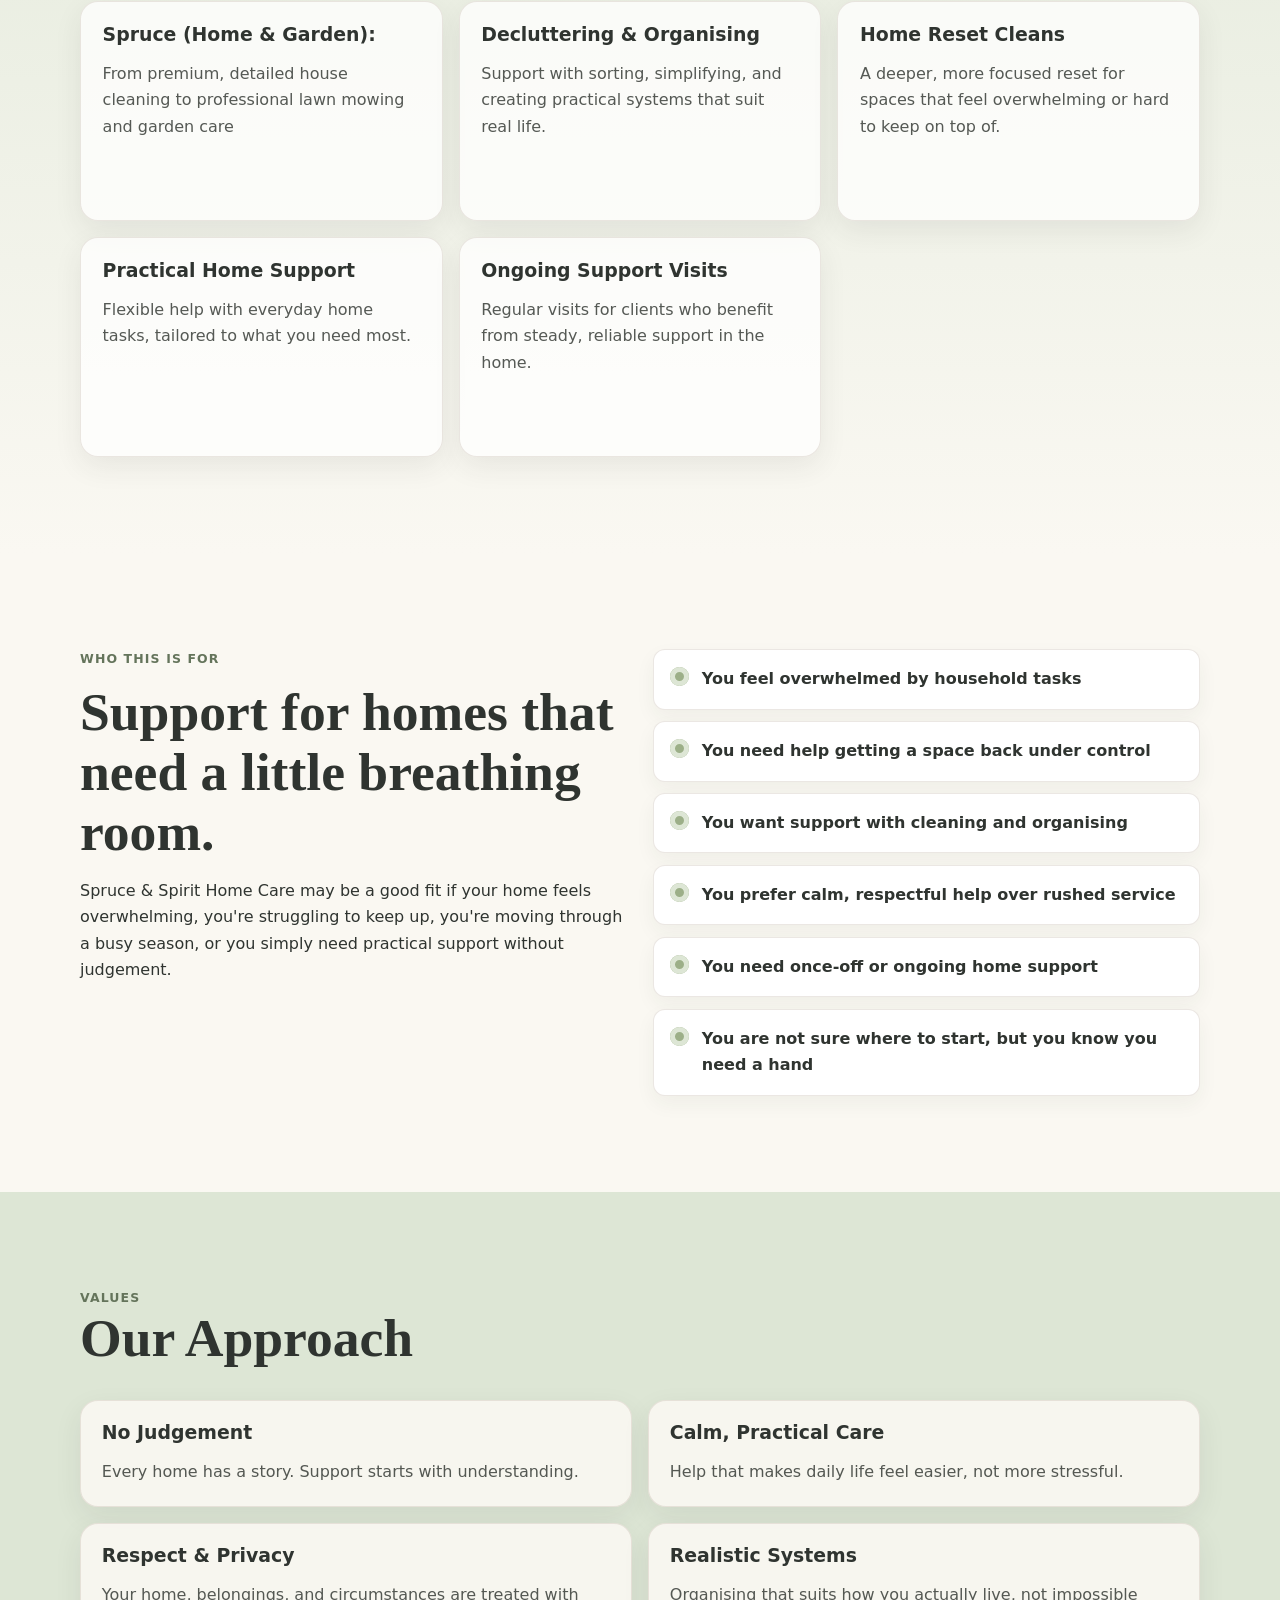
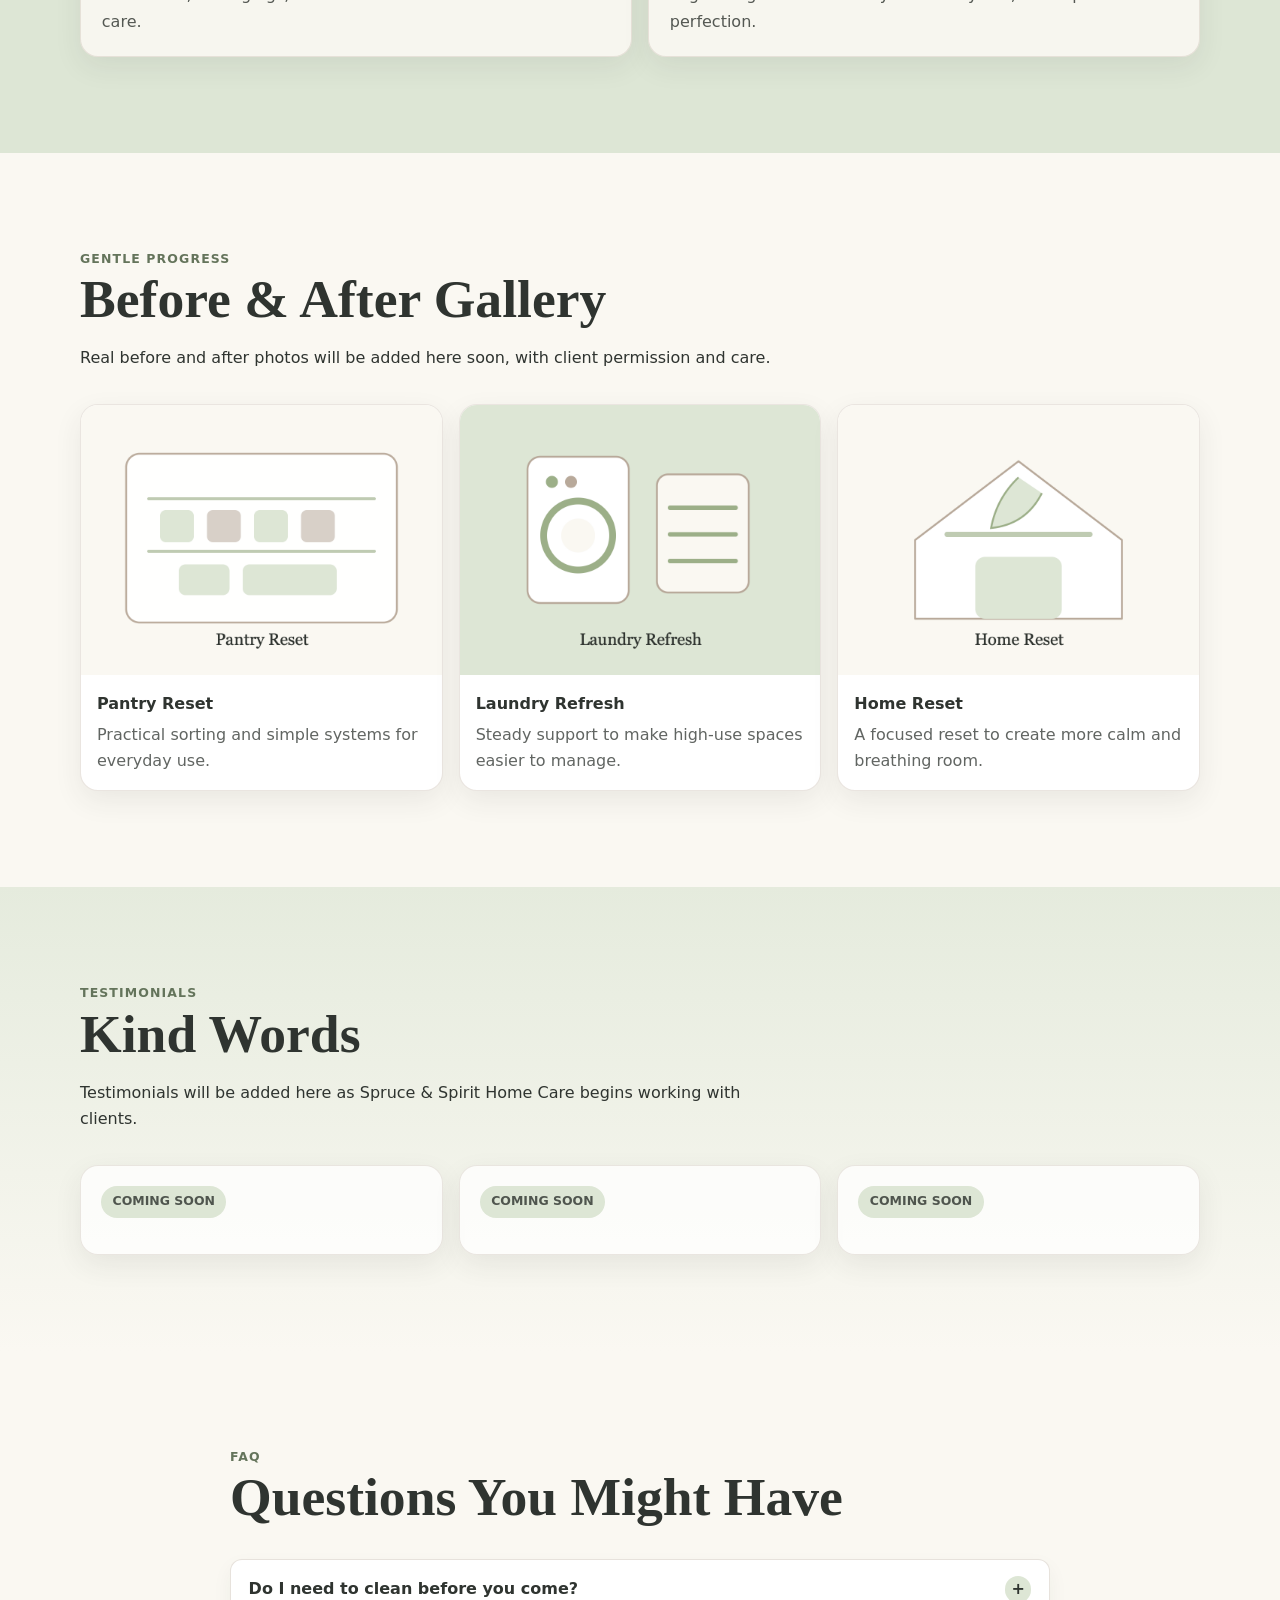
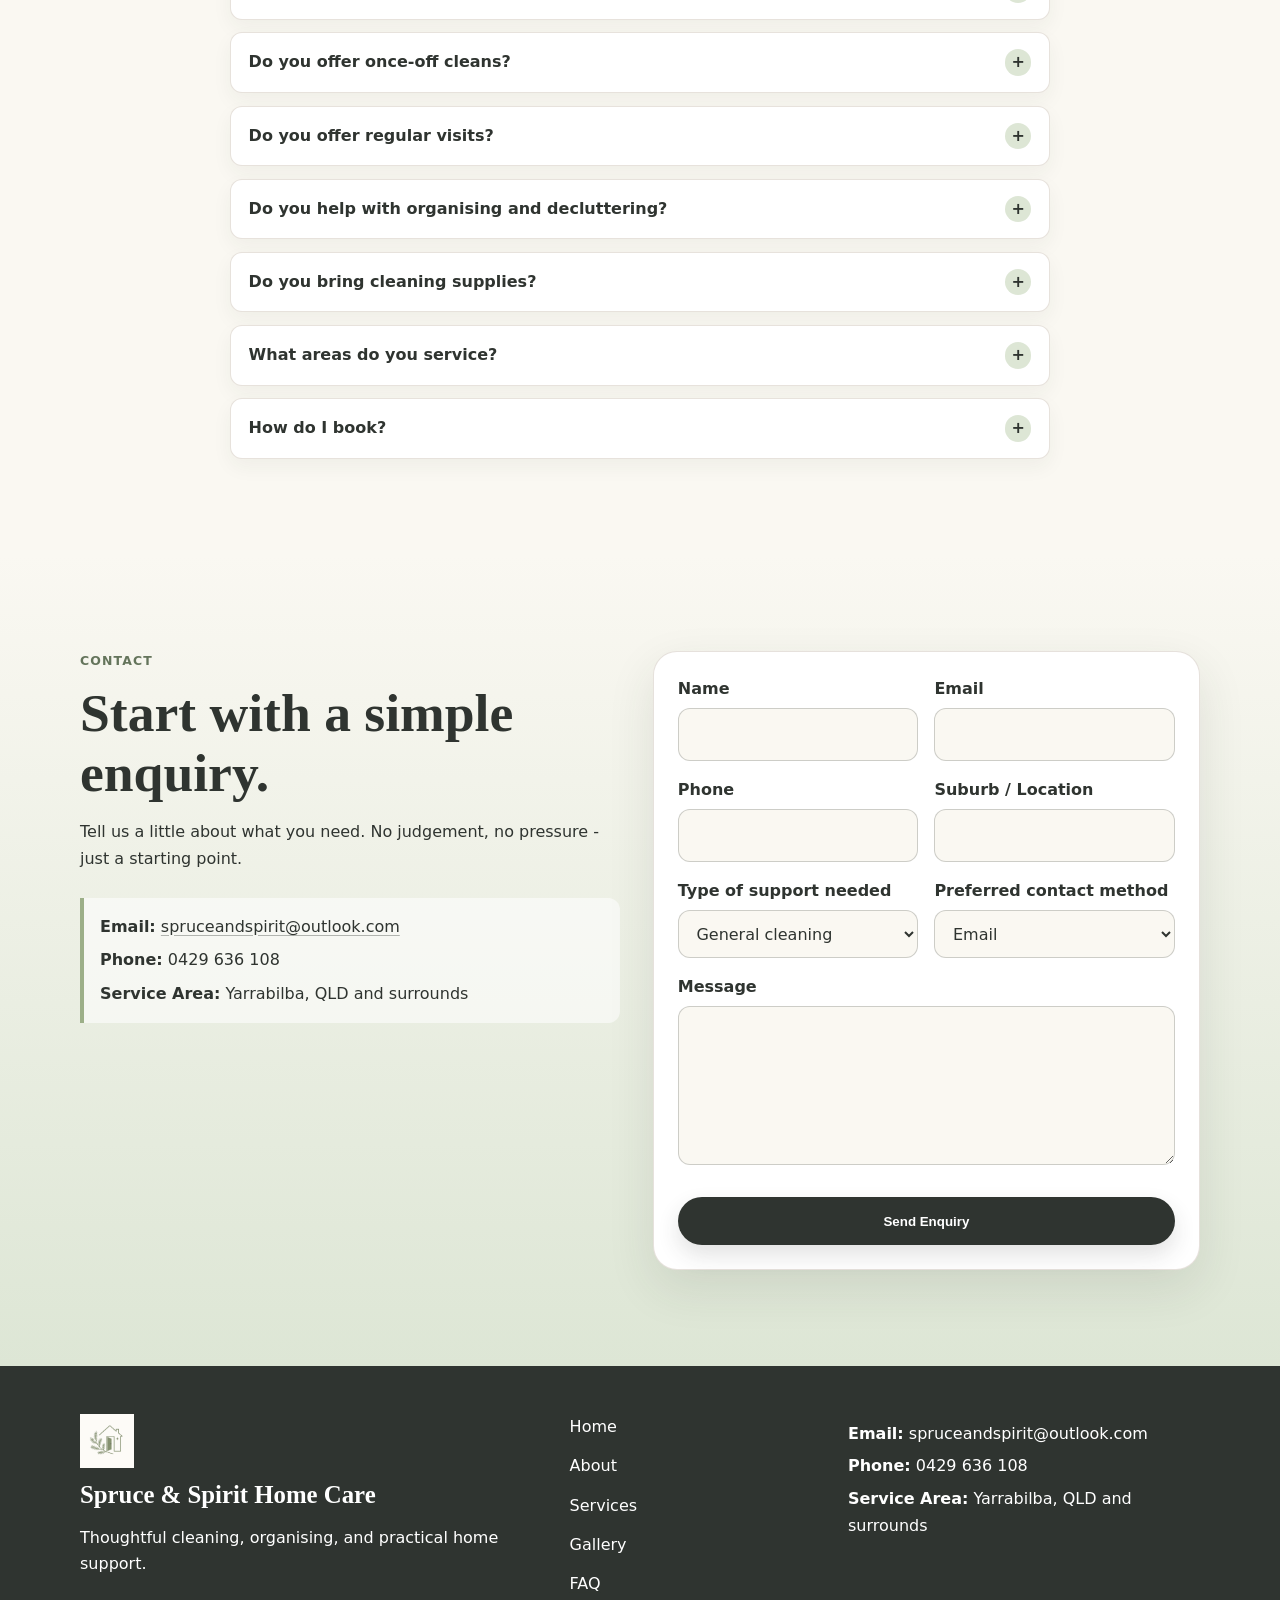
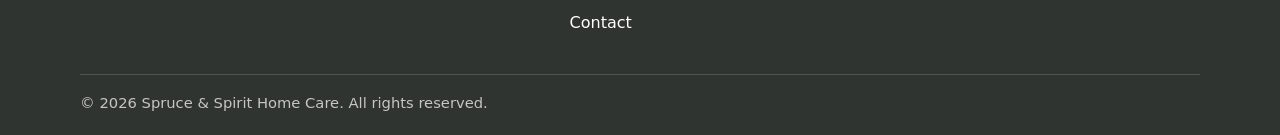
==== commit a410409f: "Update index.html" ====
--- a/spruce-and-spirit-home-care/index.html
+++ b/spruce-and-spirit-home-care/index.html
@@ -72,7 +72,7 @@
       <section class="section" id="about">
         <div class="container two-column">
           <div>
-            <p class="eyebrow">About &amp; ethos</p>
+            <p class="eyebrow">About</p>
             <h2>Home support with heart, patience, and purpose.</h2>
           </div>
           <div class="text-stack">
@@ -284,7 +284,7 @@
             </div>
           </div>
 
-          <form class="contact-form" action="#" method="post">
+          <form class="contact-form" action="/api/contact" method="post" novalidate>
             <div class="form-field">
               <label for="name">Name</label>
               <input type="text" id="name" name="name" autocomplete="name" required />
@@ -295,15 +295,15 @@
             </div>
             <div class="form-field">
               <label for="phone">Phone</label>
-              <input type="tel" id="phone" name="phone" autocomplete="tel" />
-            </div>
-            <div class="form-field">
-              <label for="location">Suburb / Location</label>
-              <input type="text" id="location" name="location" autocomplete="address-level2" />
+              <input type="tel" id="phone" name="phone" autocomplete="tel" required />
+            </div>
+            <div class="form-field">
+              <label for="suburb">Suburb / Location</label>
+              <input type="text" id="suburb" name="suburb" autocomplete="address-level2" required />
             </div>
             <div class="form-field">
               <label for="support-type">Type of support needed</label>
-              <select id="support-type" name="support-type">
+              <select id="support-type" name="supportType" required>
                 <option>General cleaning</option>
                 <option>Decluttering / organising</option>
                 <option>Home reset</option>
@@ -313,7 +313,7 @@
             </div>
             <div class="form-field">
               <label for="contact-method">Preferred contact method</label>
-              <select id="contact-method" name="contact-method">
+              <select id="contact-method" name="preferredContact" required>
                 <option>Email</option>
                 <option>Phone</option>
                 <option>Text message</option>
@@ -321,9 +321,13 @@
             </div>
             <div class="form-field form-field-full">
               <label for="message">Message</label>
-              <textarea id="message" name="message" rows="5"></textarea>
-            </div>
-            <p class="form-note"></p>
+              <textarea id="message" name="message" rows="5" required></textarea>
+            </div>
+            <div class="form-field honeypot" aria-hidden="true">
+              <label for="company">Company</label>
+              <input type="text" id="company" name="company" tabindex="-1" autocomplete="off" />
+            </div>
+            <p class="form-note" role="status" aria-live="polite"></p>
             <button class="button form-button" type="submit">Send Enquiry</button>
           </form>
         </div>
--- a/spruce-and-spirit-home-care/styles.css
+++ b/spruce-and-spirit-home-care/styles.css
@@ -605,9 +605,30 @@
   font-size: 0.94rem;
 }
 
+.form-note.is-success {
+  color: #2f6b46;
+}
+
+.form-note.is-error {
+  color: #9a3c2f;
+}
+
+.honeypot {
+  position: absolute;
+  left: -9999px;
+  width: 1px;
+  height: 1px;
+  overflow: hidden;
+}
+
 .form-button {
   width: 100%;
   border: 0;
+}
+
+.form-button:disabled {
+  cursor: wait;
+  opacity: 0.72;
 }
 
 .site-footer {
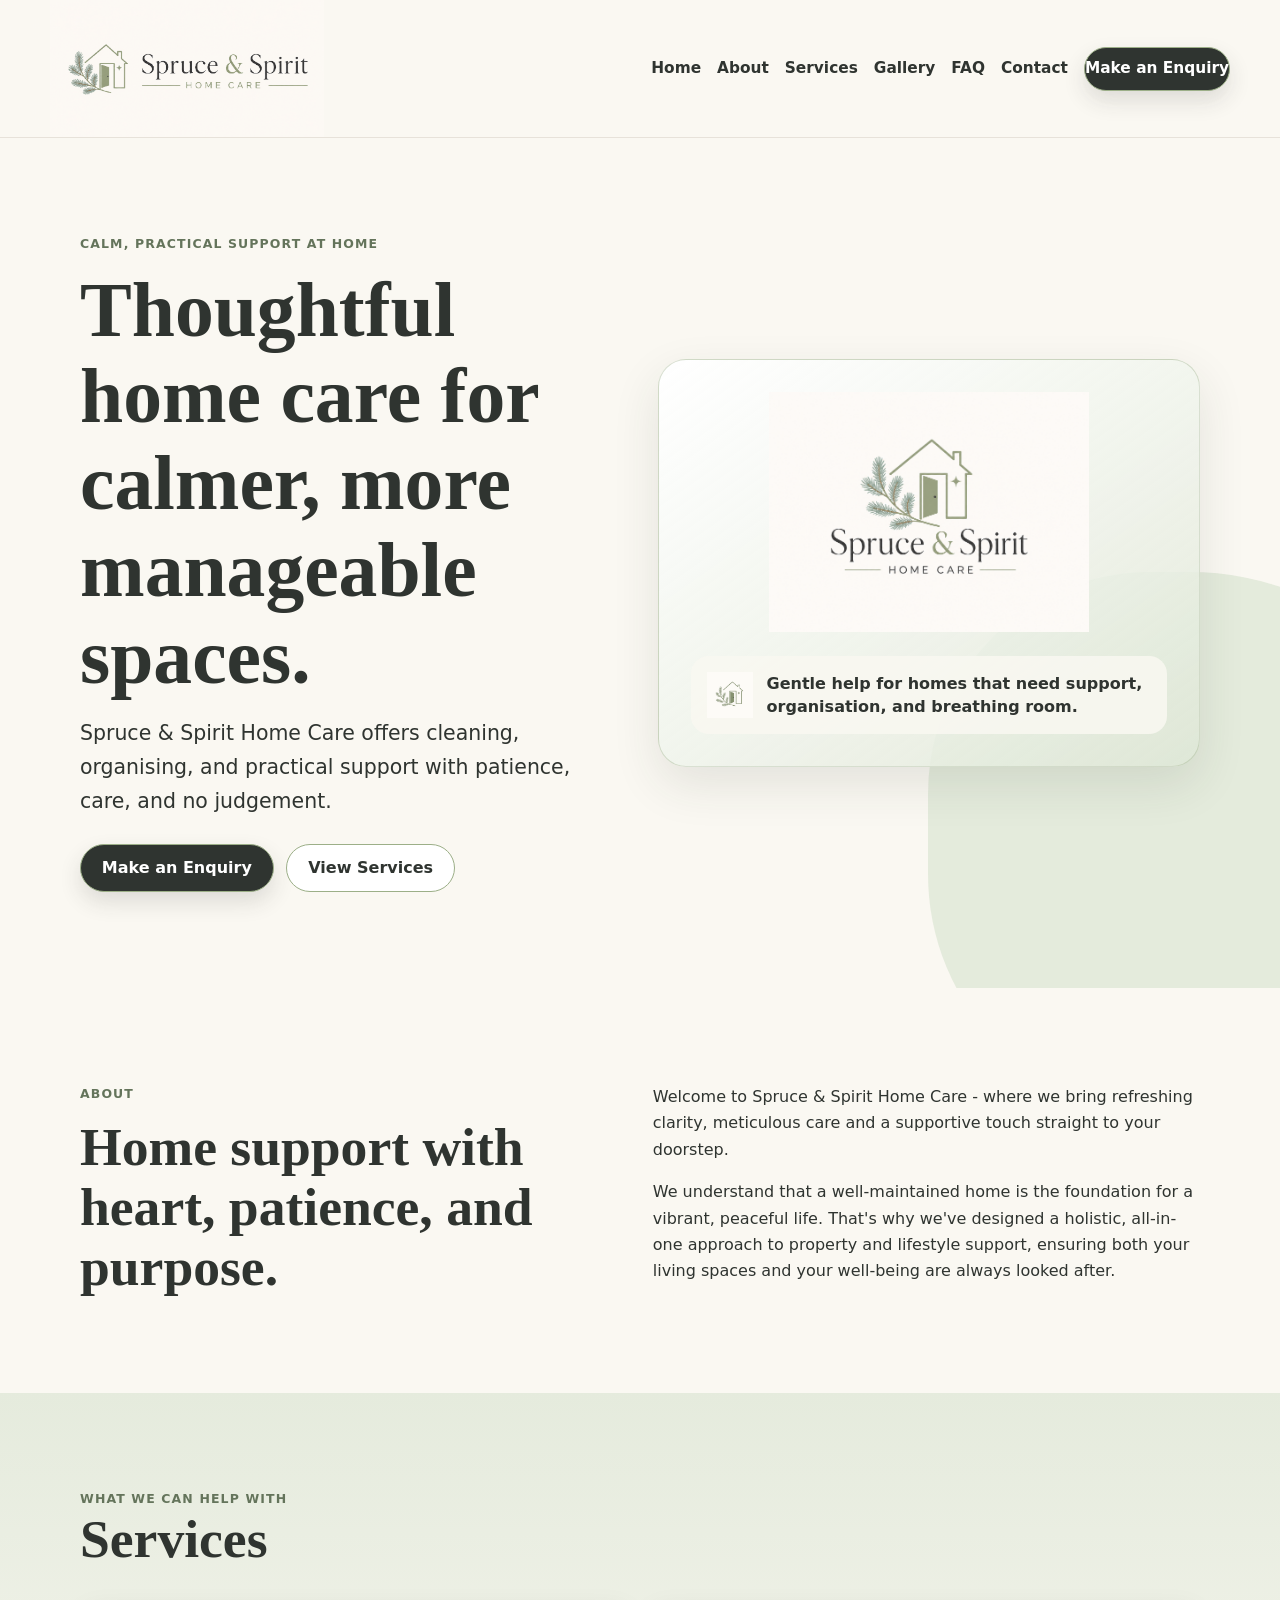
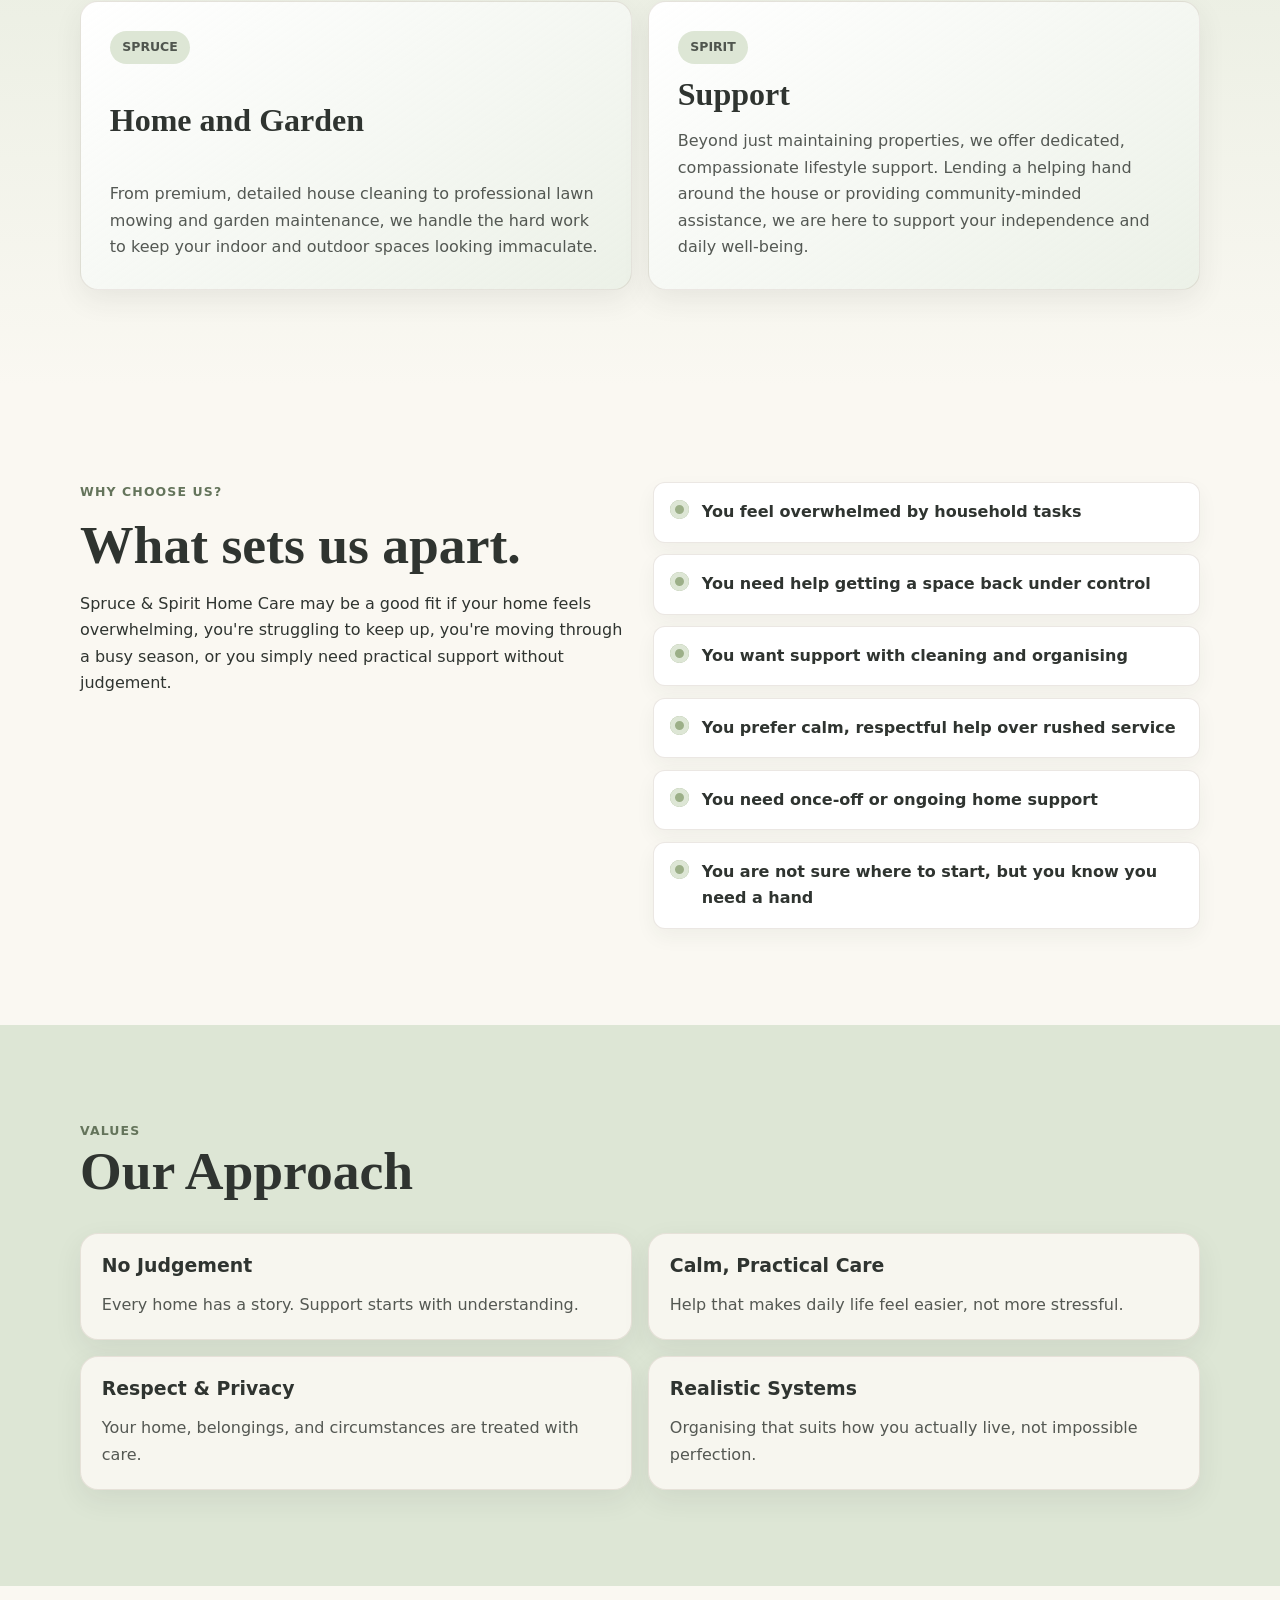
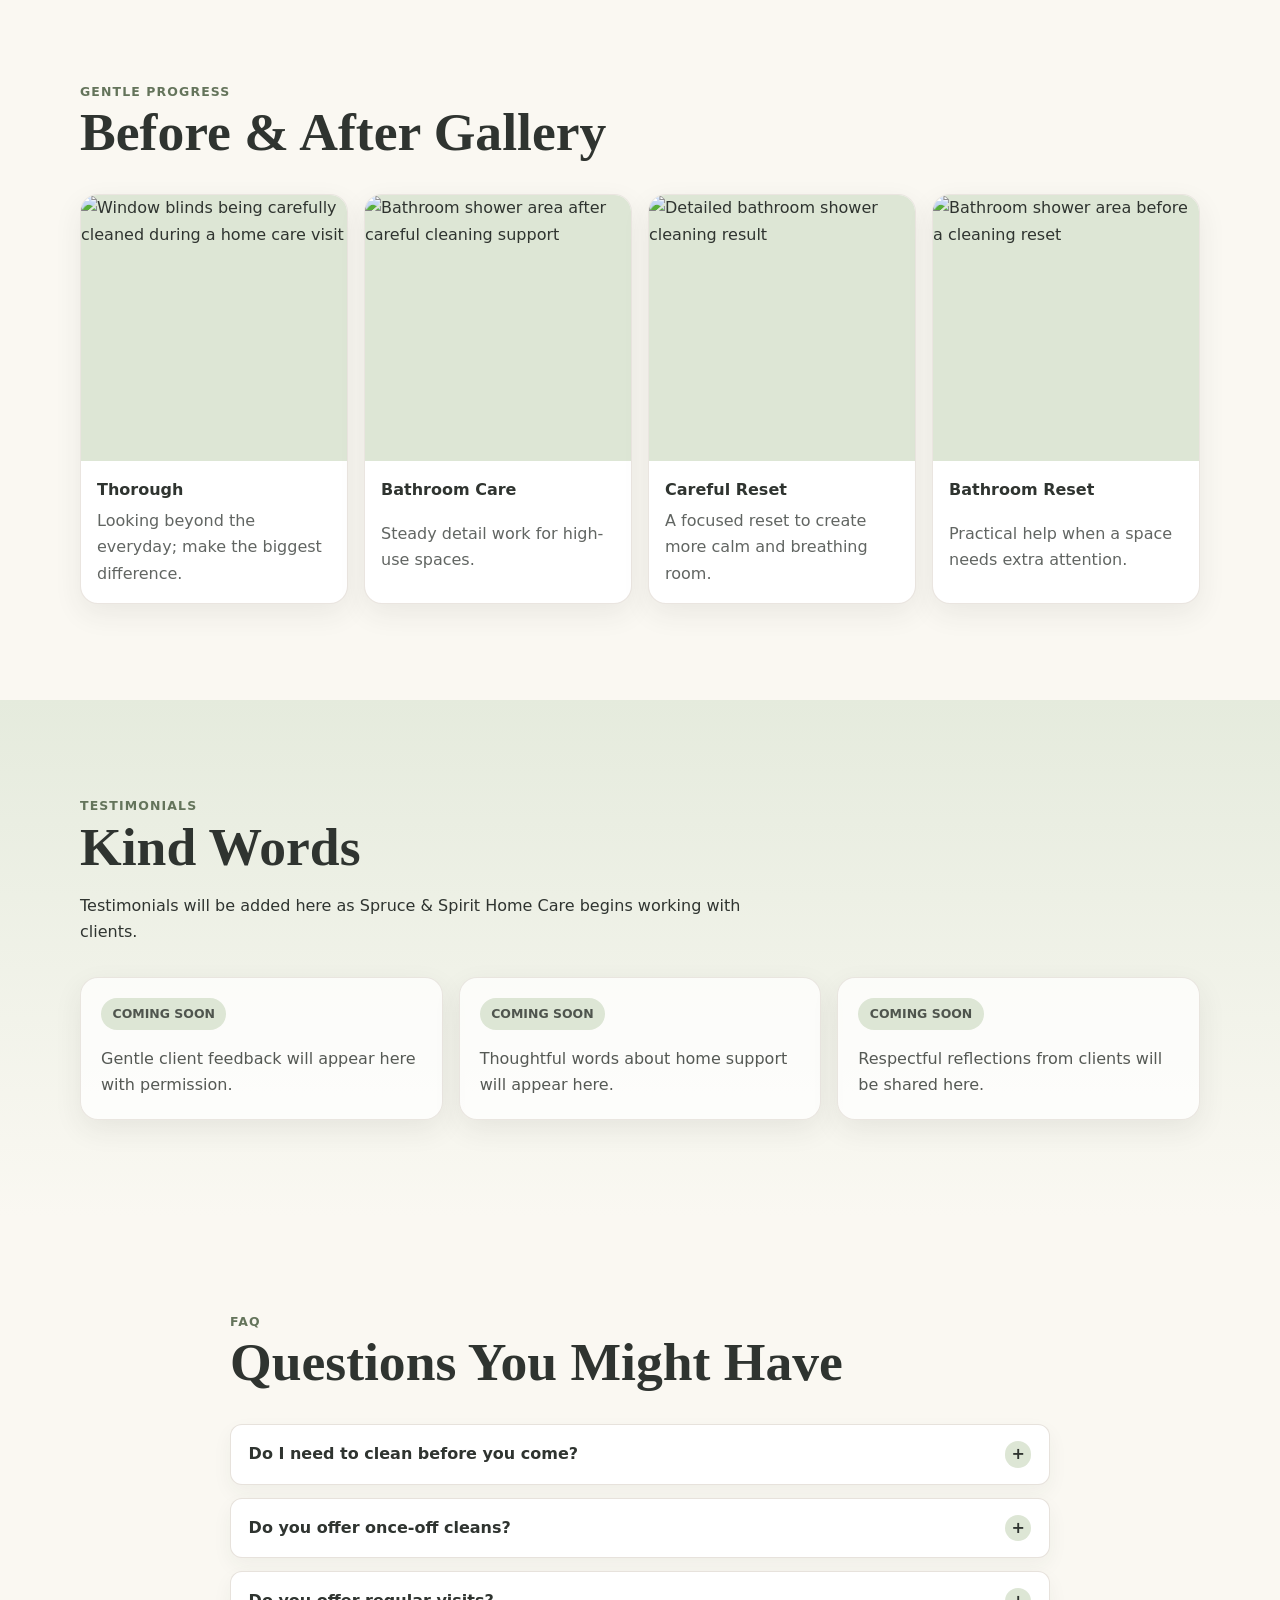
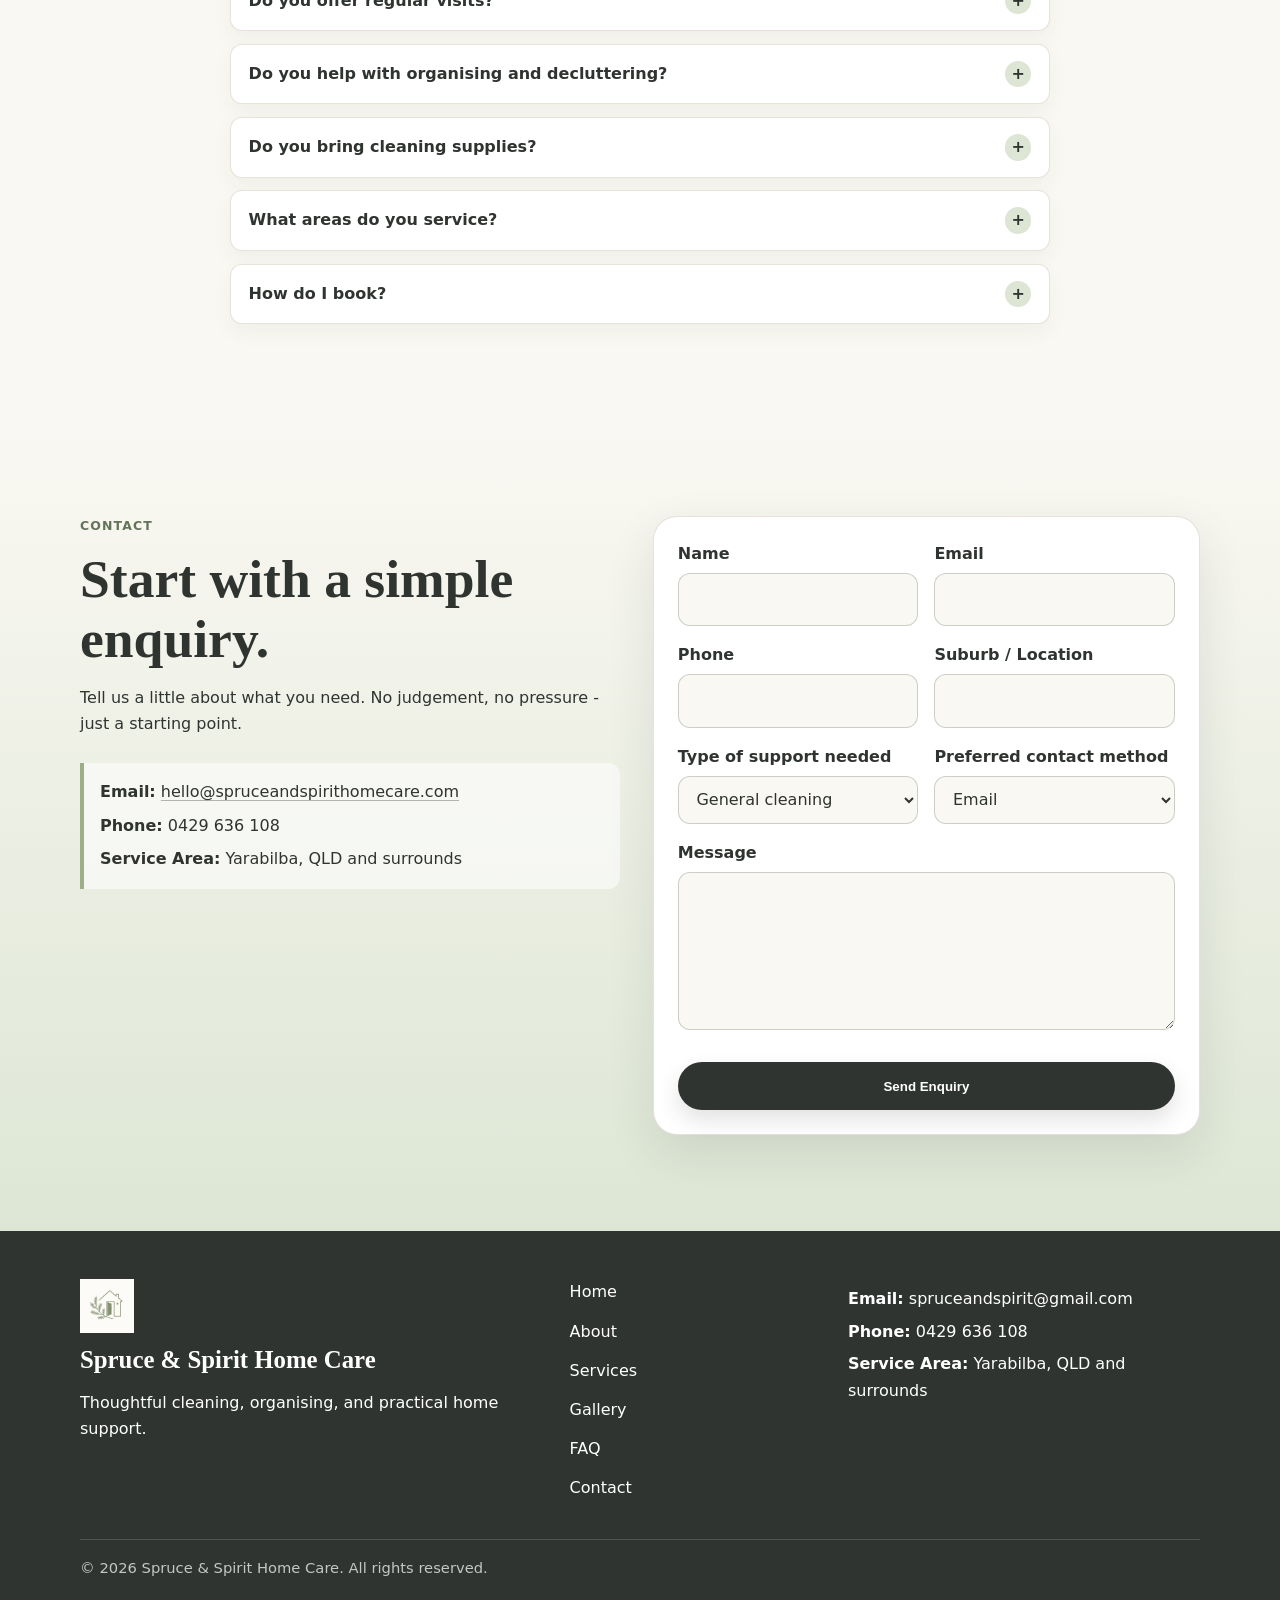
==== commit eb067d61: "update services and gallery layout" ====
--- a/spruce-and-spirit-home-care/index.html
+++ b/spruce-and-spirit-home-care/index.html
@@ -23,7 +23,7 @@
     <header class="site-header" id="home">
       <div class="header-inner">
         <a class="brand-link" href="#home" aria-label="Spruce &amp; Spirit Home Care home">
-          <img src="assets/logo/logo-horizontal.png" alt="Spruce &amp; Spirit Home Care" class="brand-logo" />
+          <img src="assets/logo/horizontal-logo.png" alt="Spruce &amp; Spirit Home Care" class="brand-logo" />
         </a>
 
         <button class="menu-toggle" type="button" aria-expanded="false" aria-controls="primary-navigation">
@@ -77,11 +77,10 @@
           </div>
           <div class="text-stack">
             <p>
-              Spruce &amp; Spirit Home Care -- Where we bring refreshing clarity, meticulous care and a supportive touch straight to your door step.
-              We understand that a well-maintained home is the foundation for a vibrant, peaceful life.
+              Welcome to Spruce &amp; Spirit Home Care - where we bring refreshing clarity, meticulous care and a supportive touch straight to your doorstep.
             </p>
             <p>
-              That's why we've designed a holistic, all-in-one approach to property and lifestyle support, ensuring both your living spaces and your well-being are always looked after.
+              We understand that a well-maintained home is the foundation for a vibrant, peaceful life. That's why we've designed a holistic, all-in-one approach to property and lifestyle support, ensuring both your living spaces and your well-being are always looked after.
             </p>
           </div>
         </div>
@@ -93,26 +92,16 @@
             <p class="eyebrow">What we can help with</p>
             <h2>Services</h2>
           </div>
-          <div class="card-grid service-grid">
+          <div class="service-grid">
             <article class="card service-card">
-              <h3>Spruce (Home & Garden):</h3>
-              <p>From premium, detailed house cleaning to professional lawn mowing and garden care</p>
+              <p class="service-label">Spruce</p>
+              <h3>Home and Garden</h3>
+              <p>From premium, detailed house cleaning to professional lawn mowing and garden maintenance, we handle the hard work to keep your indoor and outdoor spaces looking immaculate.</p>
             </article>
             <article class="card service-card">
-              <h3>Decluttering &amp; Organising</h3>
-              <p>Support with sorting, simplifying, and creating practical systems that suit real life.</p>
-            </article>
-            <article class="card service-card">
-              <h3>Home Reset Cleans</h3>
-              <p>A deeper, more focused reset for spaces that feel overwhelming or hard to keep on top of.</p>
-            </article>
-            <article class="card service-card">
-              <h3>Practical Home Support</h3>
-              <p>Flexible help with everyday home tasks, tailored to what you need most.</p>
-            </article>
-            <article class="card service-card">
-              <h3>Ongoing Support Visits</h3>
-              <p>Regular visits for clients who benefit from steady, reliable support in the home.</p>
+              <p class="service-label">Spirit</p>
+              <h3>Support</h3>
+              <p>Beyond just maintaining properties, we offer dedicated, compassionate lifestyle support. Lending a helping hand around the house or providing community-minded assistance, we are here to support your independence and daily well-being.</p>
             </article>
           </div>
         </div>
@@ -121,8 +110,8 @@
       <section class="section">
         <div class="container two-column align-start">
           <div>
-            <p class="eyebrow">Who this is for</p>
-            <h2>Support for homes that need a little breathing room.</h2>
+            <p class="eyebrow">Why Choose Us?</p>
+            <h2>What sets us apart.</h2>
             <p>
               Spruce &amp; Spirit Home Care may be a good fit if your home feels overwhelming, you're struggling to keep up,
               you're moving through a busy season, or you simply need practical support without judgement.
@@ -171,30 +160,45 @@
           <div class="section-heading">
             <p class="eyebrow">Gentle progress</p>
             <h2>Before &amp; After Gallery</h2>
-            <p>Real before and after photos will be added here soon, with client permission and care.</p>
-          </div>
-          <div class="gallery-grid">
-            <figure class="gallery-card">
-              <img src="assets/gallery/placeholder-pantry.png" alt="Illustrated placeholder for a pantry reset" />
-              <figcaption>
-                <strong>Pantry Reset</strong>
-                <span>Practical sorting and simple systems for everyday use.</span>
-              </figcaption>
-            </figure>
-            <figure class="gallery-card">
-              <img src="assets/gallery/placeholder-laundry.png" alt="Illustrated placeholder for a laundry refresh" />
-              <figcaption>
-                <strong>Laundry Refresh</strong>
-                <span>Steady support to make high-use spaces easier to manage.</span>
-              </figcaption>
-            </figure>
-            <figure class="gallery-card">
-              <img src="assets/gallery/placeholder-home-reset.png" alt="Illustrated placeholder for a home reset" />
-              <figcaption>
-                <strong>Home Reset</strong>
-                <span>A focused reset to create more calm and breathing room.</span>
-              </figcaption>
-            </figure>
+            <p></p>
+          </div>
+          <div class="gallery-grid" aria-label="Before and after gallery">
+            <a class="gallery-card" href="gallery/gallery-1.html">
+              <figure>
+                <img src="assets/gallery/blinds-progress.JPG" alt="Window blinds being carefully cleaned during a home care visit" />
+                <figcaption>
+                  <strong>Thorough</strong>
+                  <span>Looking beyond the everyday; make the biggest difference.</span>
+                </figcaption>
+              </figure>
+            </a>
+            <a class="gallery-card" href="gallery/gallery-2.html">
+              <figure>
+                <img src="assets/gallery/shower-a.JPG" alt="Bathroom shower area after careful cleaning support" />
+                <figcaption>
+                  <strong>Bathroom Care</strong>
+                  <span>Steady detail work for high-use spaces.</span>
+                </figcaption>
+              </figure>
+            </a>
+            <a class="gallery-card" href="gallery/gallery-3.html">
+              <figure>
+                <img src="assets/gallery/shower-a-2.JPG" alt="Detailed bathroom shower cleaning result" />
+                <figcaption>
+                  <strong>Careful Reset</strong>
+                  <span>A focused reset to create more calm and breathing room.</span>
+                </figcaption>
+              </figure>
+            </a>
+            <a class="gallery-card" href="gallery/gallery-4.html">
+              <figure>
+                <img src="assets/gallery/shower-b.JPG" alt="Bathroom shower area before a cleaning reset" />
+                <figcaption>
+                  <strong>Bathroom Reset</strong>
+                  <span>Practical help when a space needs extra attention.</span>
+                </figcaption>
+              </figure>
+            </a>
           </div>
         </div>
       </section>
@@ -209,15 +213,15 @@
           <div class="card-grid testimonial-grid">
             <article class="testimonial-card">
               <p class="coming-soon">Coming soon</p>
-              <p></p>
+              <p>Gentle client feedback will appear here with permission.</p>
             </article>
             <article class="testimonial-card">
               <p class="coming-soon">Coming soon</p>
-              <p></p>
+              <p>Thoughtful words about home support will appear here.</p>
             </article>
             <article class="testimonial-card">
               <p class="coming-soon">Coming soon</p>
-              <p></p>
+              <p>Respectful reflections from clients will be shared here.</p>
             </article>
           </div>
         </div>
@@ -258,7 +262,7 @@
             </details>
             <details>
               <summary>What areas do you service?</summary>
-              <p>Yarrabilba, QLD and surrounding suburbs. Please get in touch to confirm.</p>
+              <p>Service area details coming soon.</p>
             </details>
             <details>
               <summary>How do I book?</summary>
@@ -278,9 +282,9 @@
             <h2>Start with a simple enquiry.</h2>
             <p>Tell us a little about what you need. No judgement, no pressure - just a starting point.</p>
             <div class="contact-details" aria-label="Direct contact details">
-              <p><strong>Email:</strong> <a href="mailto:hello@spruceandspirithomecare.com">spruceandspirit@outlook.com</a></p>
+              <p><strong>Email:</strong> <a href="mailto:hello@spruceandspirithomecare.com">hello@spruceandspirithomecare.com</a></p>
               <p><strong>Phone:</strong> 0429 636 108</p>
-              <p><strong>Service Area:</strong> Yarrabilba, QLD and surrounds</p>
+              <p><strong>Service Area:</strong> Yarabilba, QLD and surrounds</p>
             </div>
           </div>
 
@@ -295,25 +299,25 @@
             </div>
             <div class="form-field">
               <label for="phone">Phone</label>
-              <input type="tel" id="phone" name="phone" autocomplete="tel" required />
-            </div>
-            <div class="form-field">
-              <label for="suburb">Suburb / Location</label>
-              <input type="text" id="suburb" name="suburb" autocomplete="address-level2" required />
+              <input type="tel" id="phone" name="phone" autocomplete="tel" />
+            </div>
+            <div class="form-field">
+              <label for="location">Suburb / Location</label>
+              <input type="text" id="location" name="suburb" autocomplete="address-level2" />
             </div>
             <div class="form-field">
               <label for="support-type">Type of support needed</label>
-              <select id="support-type" name="supportType" required>
+              <select id="support-type" name="supportType">
                 <option>General cleaning</option>
                 <option>Decluttering / organising</option>
                 <option>Home reset</option>
-                <option>Ongoing support</option>
+                <option>Ongoing</option>
                 <option>Not sure yet</option>
               </select>
             </div>
             <div class="form-field">
               <label for="contact-method">Preferred contact method</label>
-              <select id="contact-method" name="preferredContact" required>
+              <select id="contact-method" name="preferredContact">
                 <option>Email</option>
                 <option>Phone</option>
                 <option>Text message</option>
@@ -323,10 +327,7 @@
               <label for="message">Message</label>
               <textarea id="message" name="message" rows="5" required></textarea>
             </div>
-            <div class="form-field honeypot" aria-hidden="true">
-              <label for="company">Company</label>
-              <input type="text" id="company" name="company" tabindex="-1" autocomplete="off" />
-            </div>
+            <input type="text" name="company" tabindex="-1" autocomplete="off" class="hidden-field" aria-hidden="true" />
             <p class="form-note" role="status" aria-live="polite"></p>
             <button class="button form-button" type="submit">Send Enquiry</button>
           </form>
@@ -350,9 +351,9 @@
           <a href="#contact">Contact</a>
         </nav>
         <div class="footer-contact">
-          <p><strong>Email:</strong> spruceandspirit@outlook.com</p>
+          <p><strong>Email:</strong> spruceandspirit@gmail.com</p>
           <p><strong>Phone:</strong> 0429 636 108</p>
-          <p><strong>Service Area:</strong> Yarrabilba, QLD and surrounds</p>
+          <p><strong>Service Area:</strong> Yarabilba, QLD and surrounds</p>
         </div>
       </div>
       <p class="copyright">&copy; 2026 Spruce &amp; Spirit Home Care. All rights reserved.</p>
--- a/spruce-and-spirit-home-care/styles.css
+++ b/spruce-and-spirit-home-care/styles.css
@@ -378,6 +378,11 @@
   gap: 1rem;
 }
 
+.service-grid {
+  display: grid;
+  gap: 1rem;
+}
+
 .card,
 .value-card,
 .testimonial-card {
@@ -391,7 +396,29 @@
   min-height: 220px;
   display: flex;
   flex-direction: column;
-  padding: 1.35rem;
+  justify-content: space-between;
+  padding: clamp(1.35rem, 4vw, 1.8rem);
+  background:
+    linear-gradient(145deg, rgba(255, 255, 255, 0.9), rgba(221, 230, 213, 0.56)),
+    var(--white);
+}
+
+.service-card h3 {
+  margin-top: 0.8rem;
+  font-family: Georgia, "Times New Roman", serif;
+  font-size: clamp(1.45rem, 4vw, 2rem);
+}
+
+.service-label {
+  width: fit-content;
+  margin: 0;
+  padding: 0.38rem 0.78rem;
+  border-radius: 999px;
+  color: var(--charcoal);
+  background: var(--sage-light);
+  font-size: 0.78rem;
+  font-weight: 800;
+  text-transform: uppercase;
 }
 
 .card-number {
@@ -455,11 +482,26 @@
   border-radius: var(--radius);
   background: var(--white);
   box-shadow: var(--soft-shadow);
+  text-decoration: none;
+  transition: transform 180ms ease, box-shadow 180ms ease, border-color 180ms ease;
+}
+
+.gallery-card:hover {
+  transform: translateY(-3px);
+  border-color: rgba(156, 175, 136, 0.72);
+  box-shadow: var(--shadow);
+}
+
+.gallery-card figure {
+  height: 100%;
+  display: grid;
+  grid-template-rows: auto 1fr;
+  margin: 0;
 }
 
 .gallery-card img {
   width: 100%;
-  aspect-ratio: 4 / 3;
+  aspect-ratio: 1 / 1;
   object-fit: cover;
   background: var(--sage-light);
 }
@@ -472,6 +514,44 @@
 
 .gallery-card span {
   color: rgba(47, 52, 48, 0.76);
+}
+
+.gallery-detail-main {
+  min-height: 100vh;
+}
+
+.gallery-detail {
+  display: grid;
+  gap: 1.5rem;
+  padding: 3rem 0 4.5rem;
+}
+
+.gallery-detail-header {
+  max-width: 760px;
+}
+
+.gallery-detail-image {
+  overflow: hidden;
+  border: 1px solid rgba(184, 169, 154, 0.3);
+  border-radius: 28px;
+  background: var(--white);
+  box-shadow: var(--shadow);
+}
+
+.gallery-detail-image img {
+  width: 100%;
+  max-height: 78vh;
+  object-fit: contain;
+  background: var(--sage-light);
+}
+
+.back-link {
+  width: fit-content;
+  display: inline-flex;
+  align-items: center;
+  min-height: 44px;
+  color: var(--charcoal);
+  font-weight: 800;
 }
 
 .testimonial-card {
@@ -606,29 +686,29 @@
 }
 
 .form-note.is-success {
-  color: #2f6b46;
+  color: #315d36;
 }
 
 .form-note.is-error {
-  color: #9a3c2f;
-}
-
-.honeypot {
+  color: #8a2f21;
+}
+
+.form-button {
+  width: 100%;
+  border: 0;
+}
+
+.form-button:disabled {
+  cursor: wait;
+  opacity: 0.72;
+}
+
+.hidden-field {
   position: absolute;
   left: -9999px;
   width: 1px;
   height: 1px;
-  overflow: hidden;
-}
-
-.form-button {
-  width: 100%;
-  border: 0;
-}
-
-.form-button:disabled {
-  cursor: wait;
-  opacity: 0.72;
+  opacity: 0;
 }
 
 .site-footer {
@@ -676,10 +756,13 @@
 }
 
 @media (min-width: 640px) {
-  .service-grid,
   .values-grid,
   .testimonial-grid,
   .gallery-grid {
+    grid-template-columns: repeat(2, minmax(0, 1fr));
+  }
+
+  .service-grid {
     grid-template-columns: repeat(2, minmax(0, 1fr));
   }
 
@@ -729,11 +812,10 @@
     justify-self: end;
   }
 
-  .service-grid {
-    grid-template-columns: repeat(3, minmax(0, 1fr));
-  }
-
-  .gallery-grid,
+  .gallery-grid {
+    grid-template-columns: repeat(4, minmax(0, 1fr));
+  }
+
   .testimonial-grid {
     grid-template-columns: repeat(3, minmax(0, 1fr));
   }
